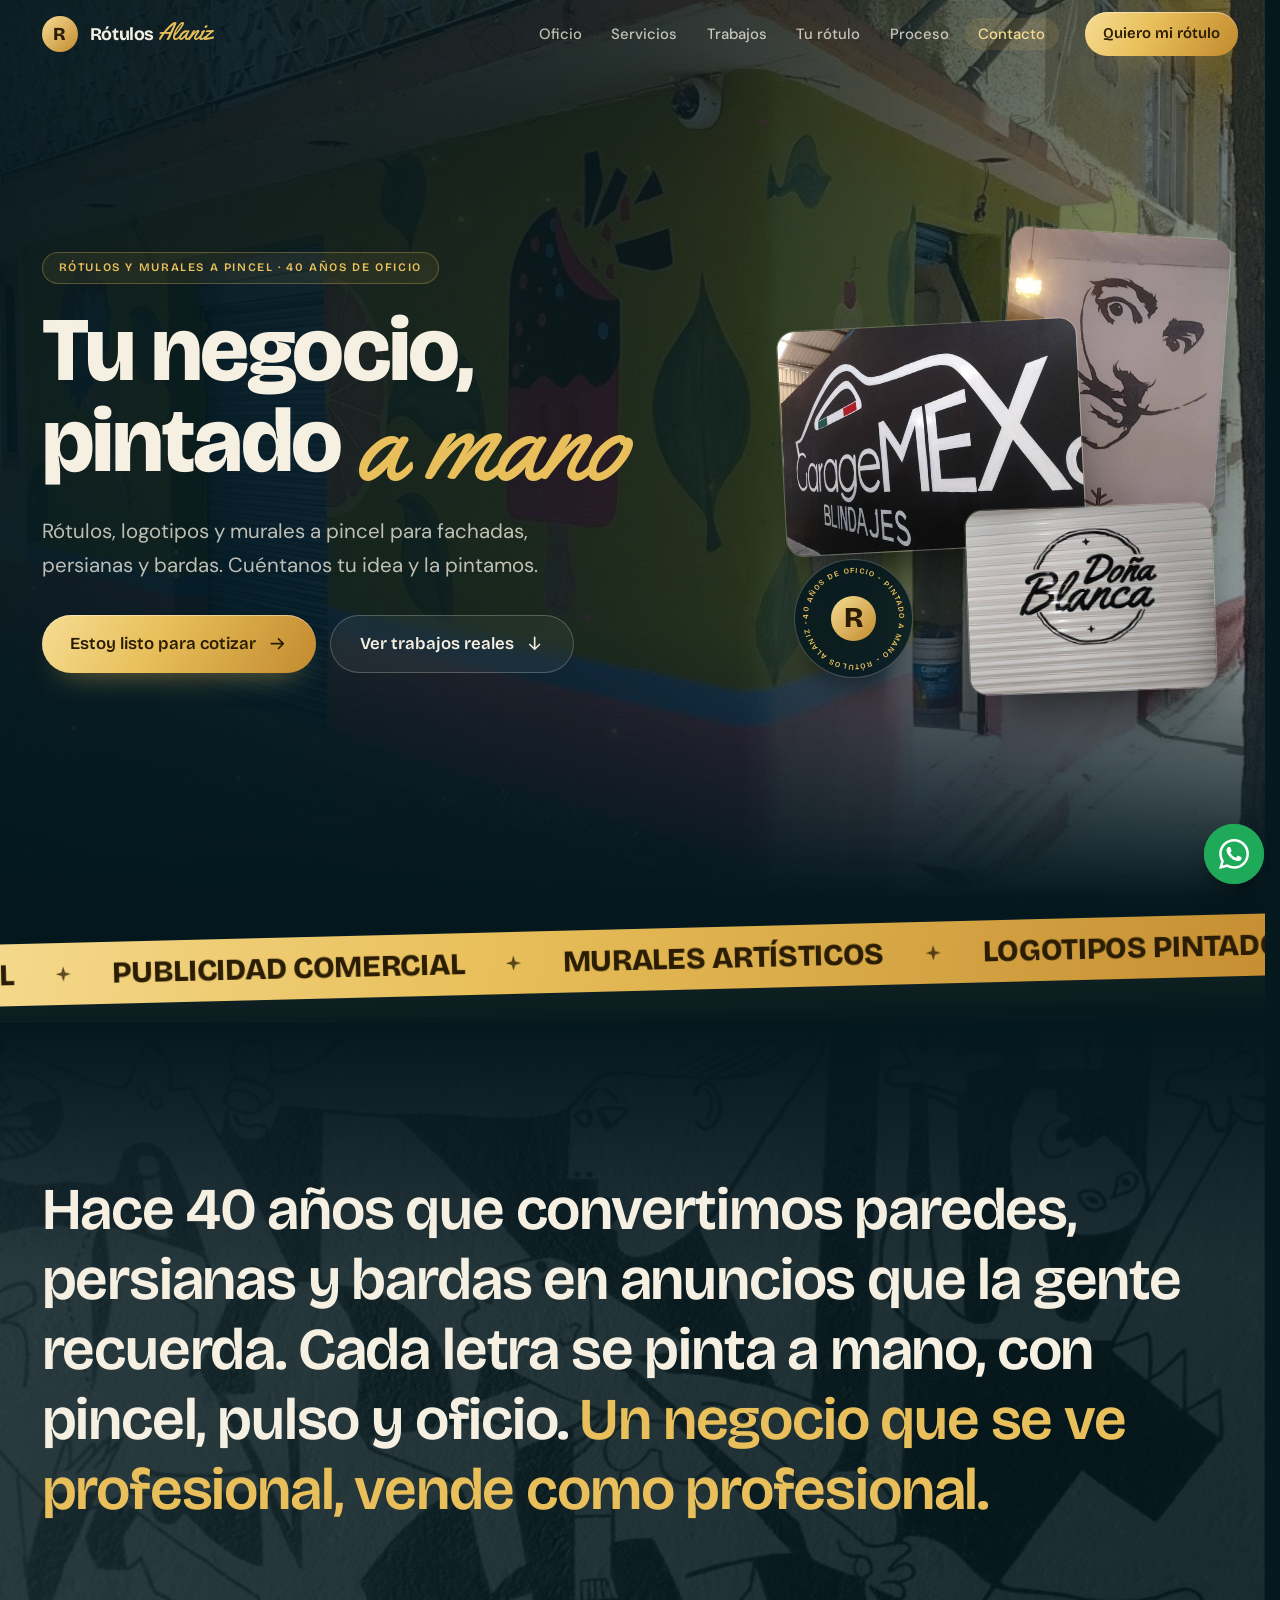
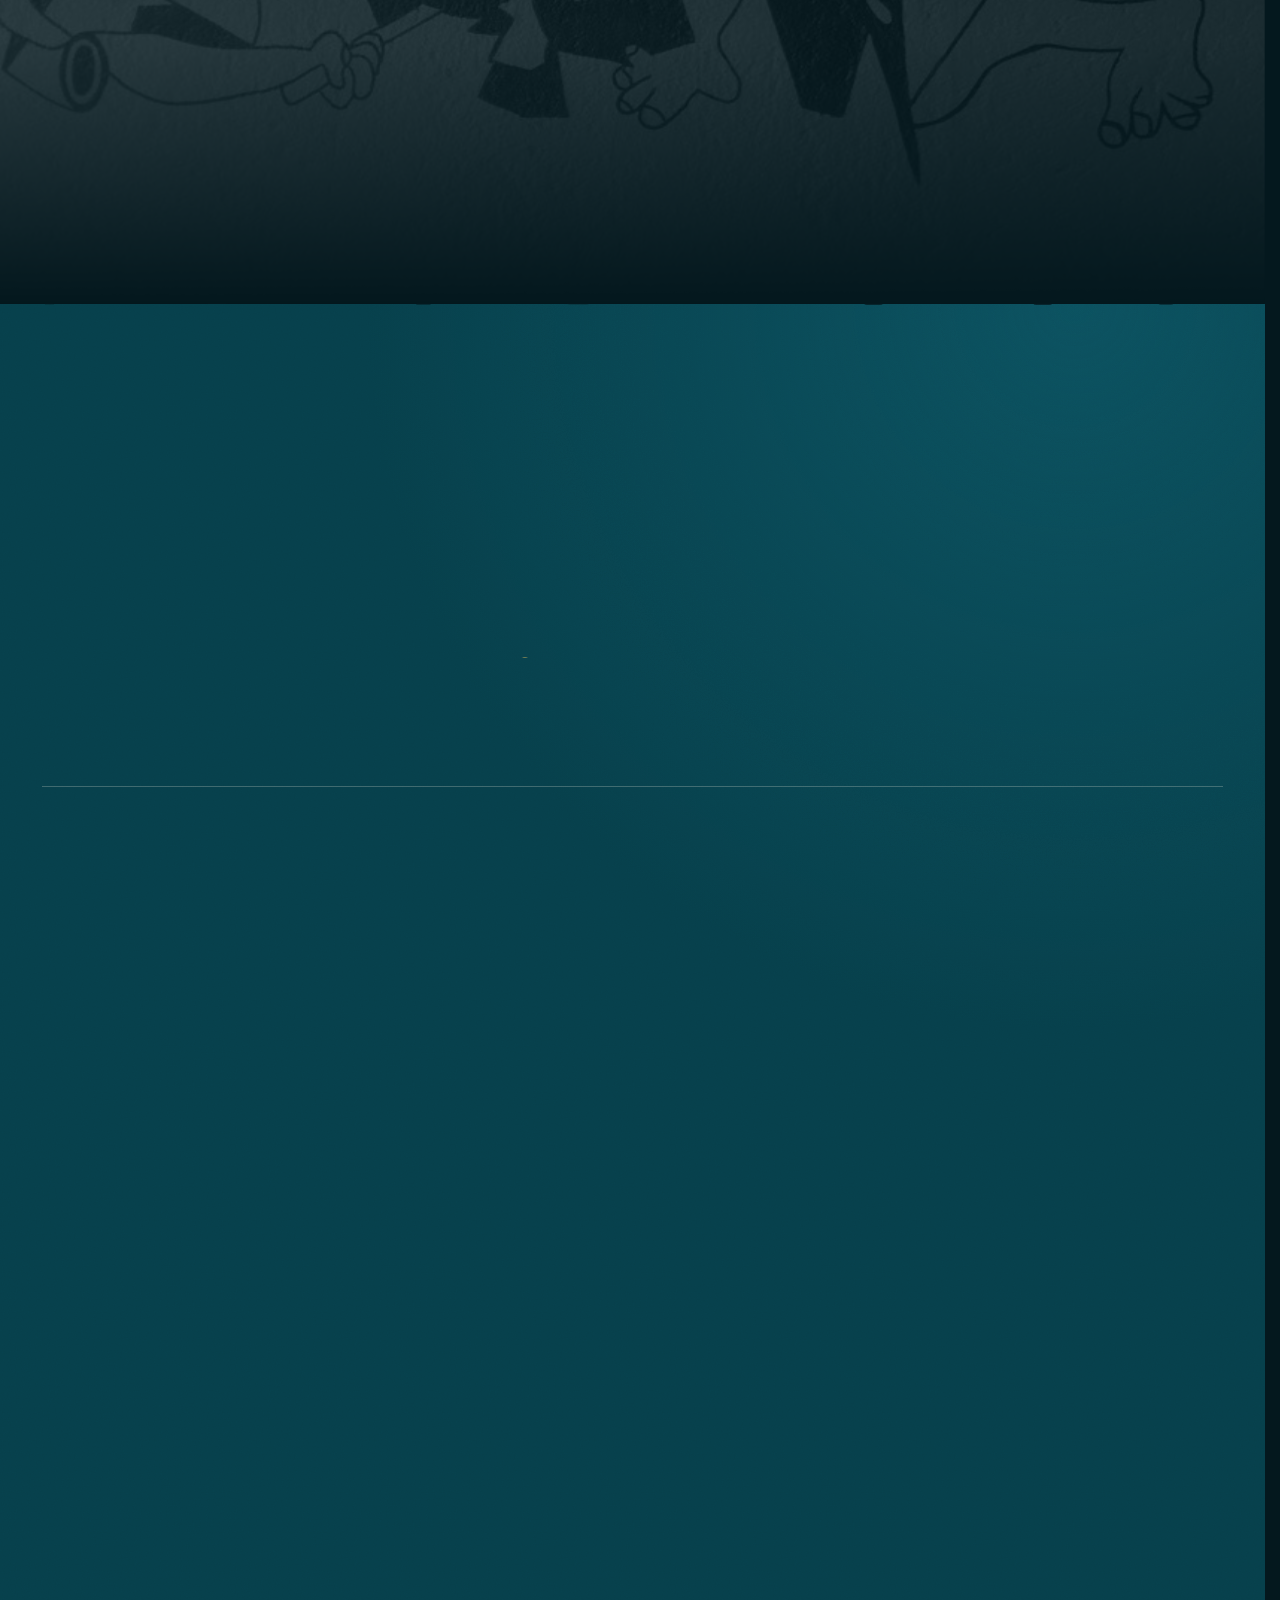
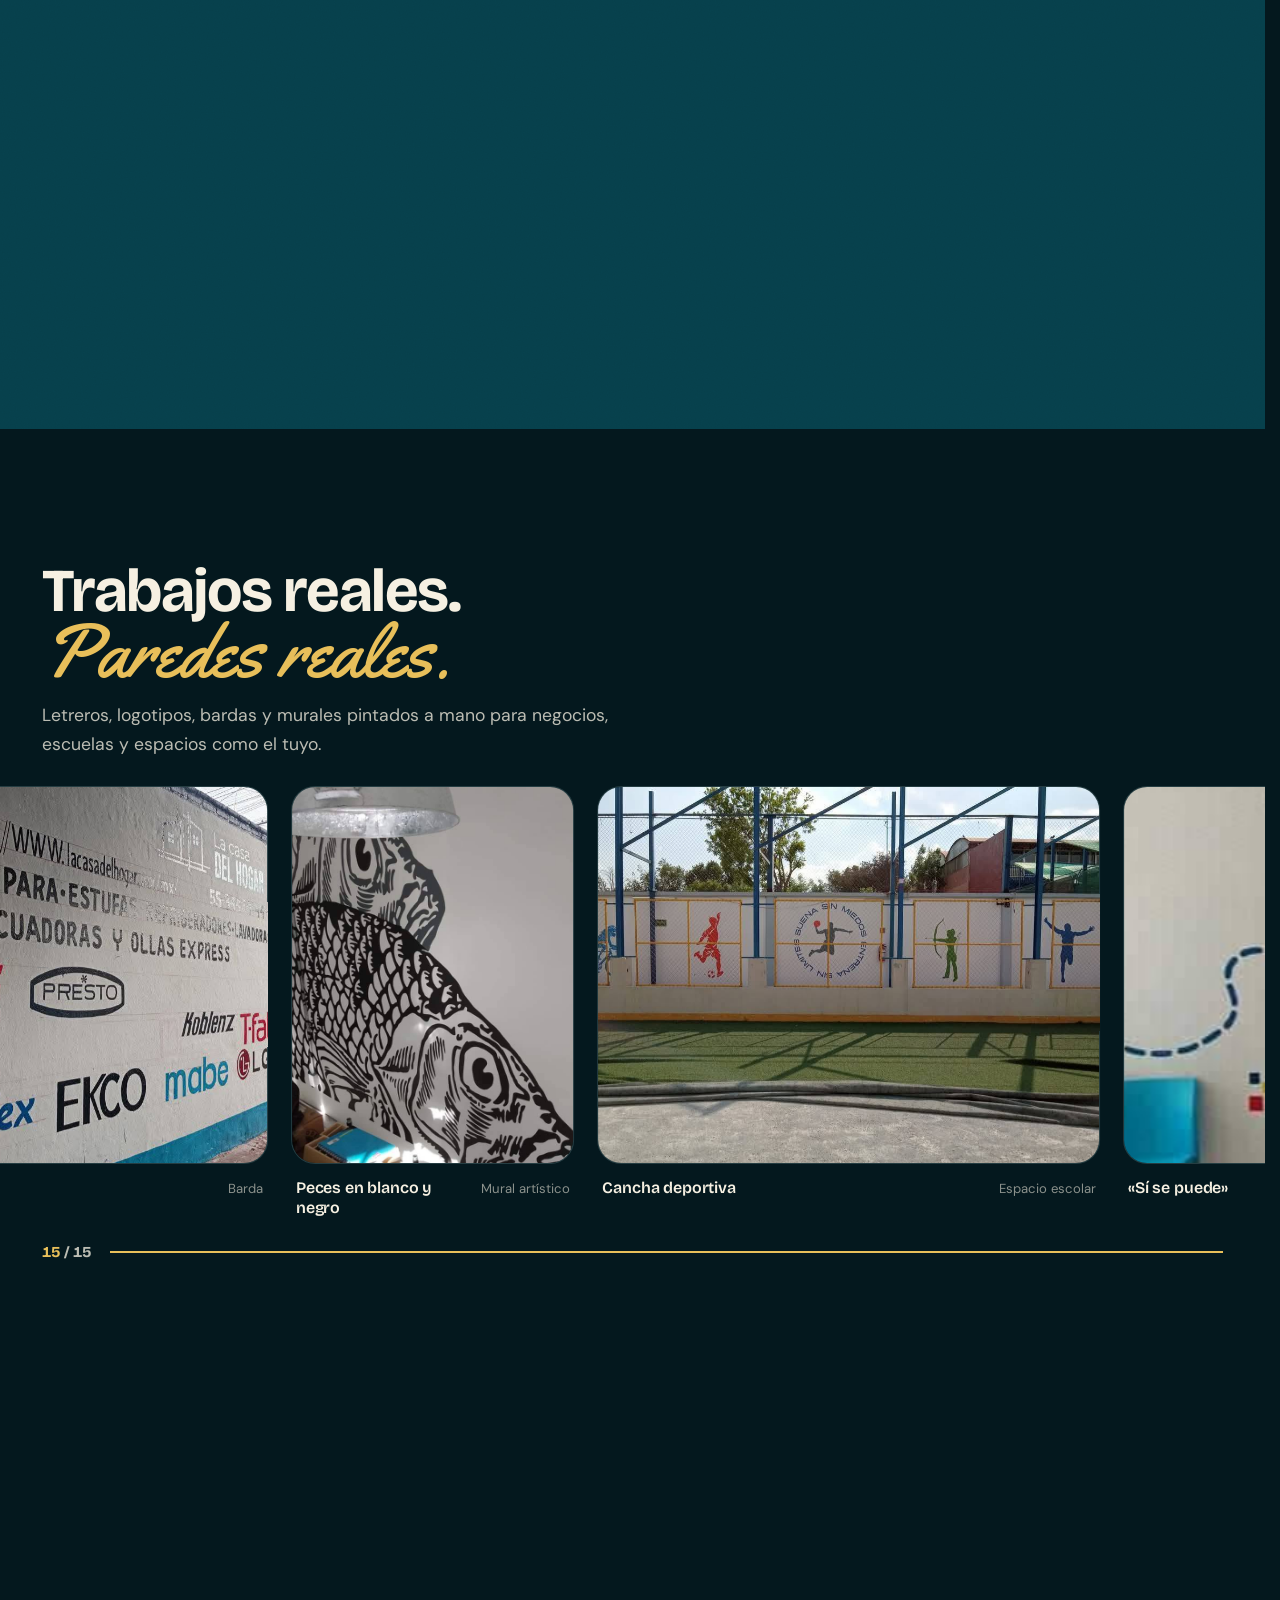
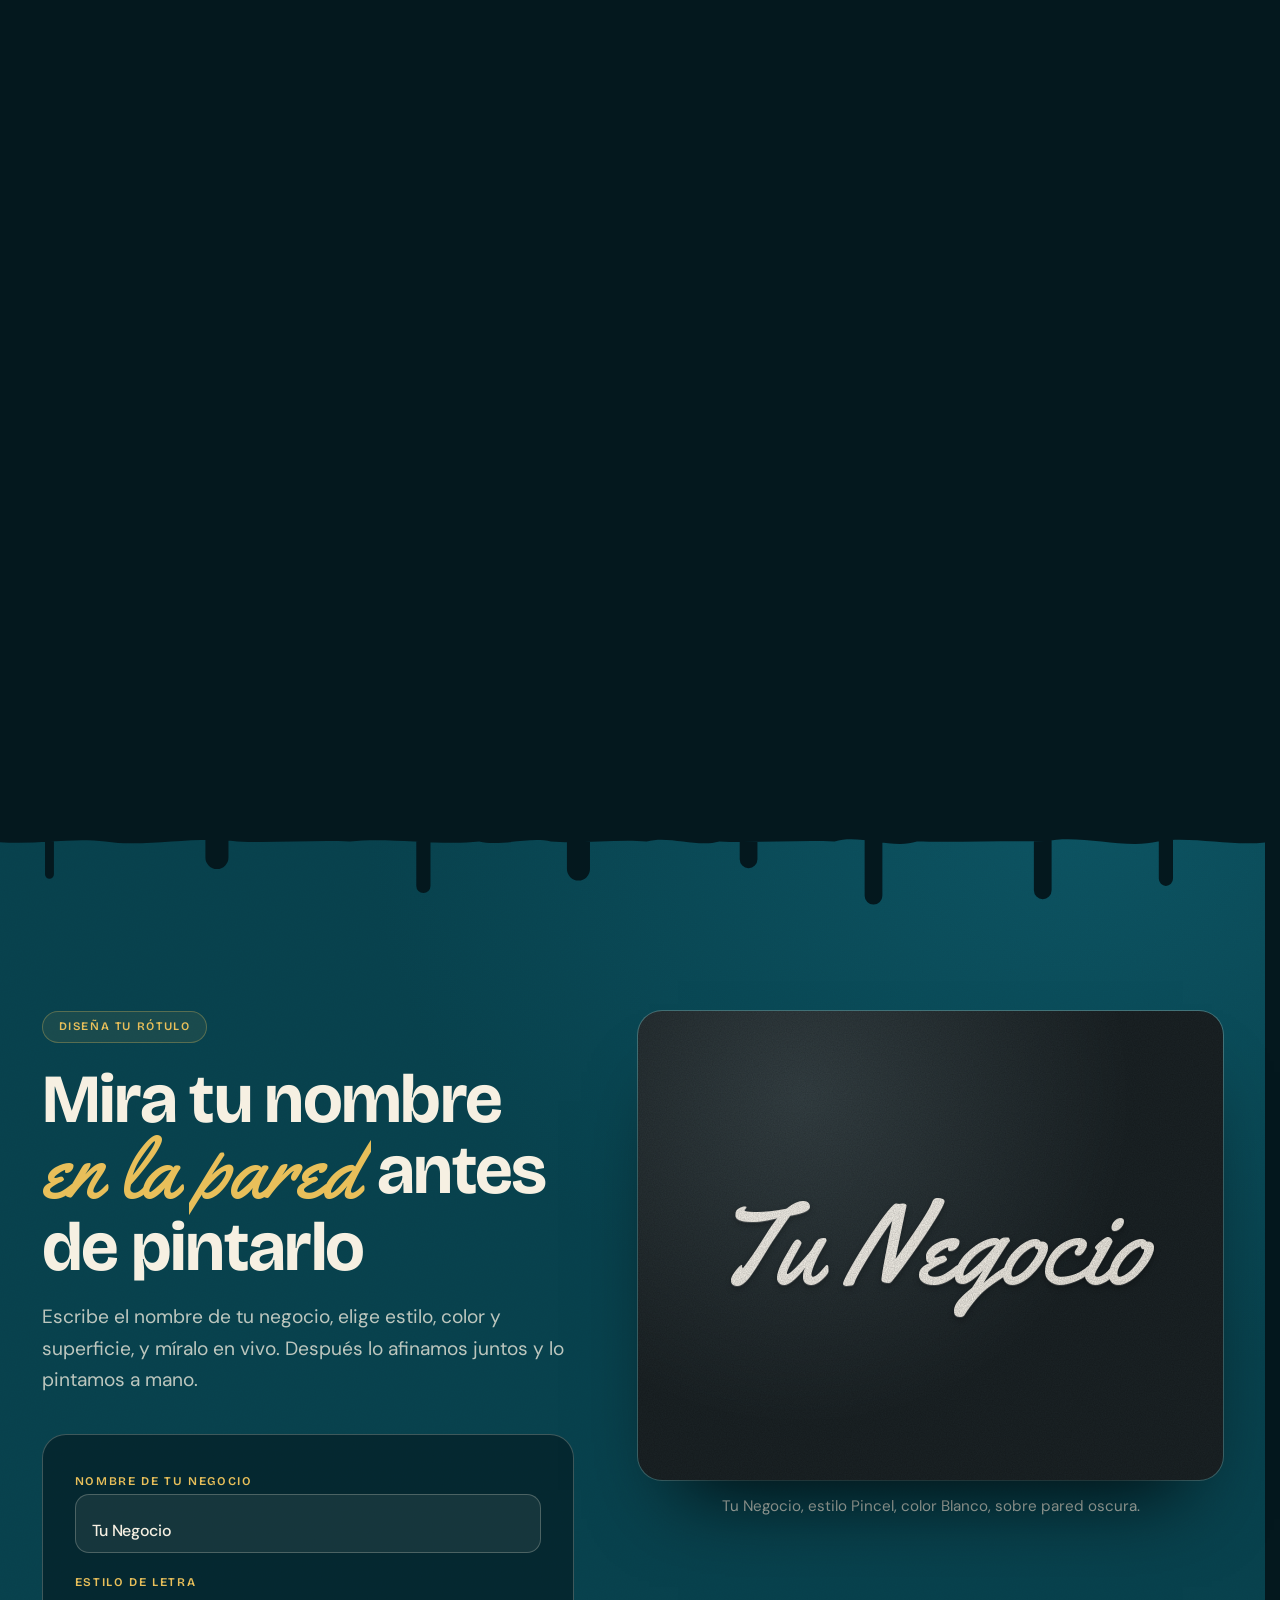
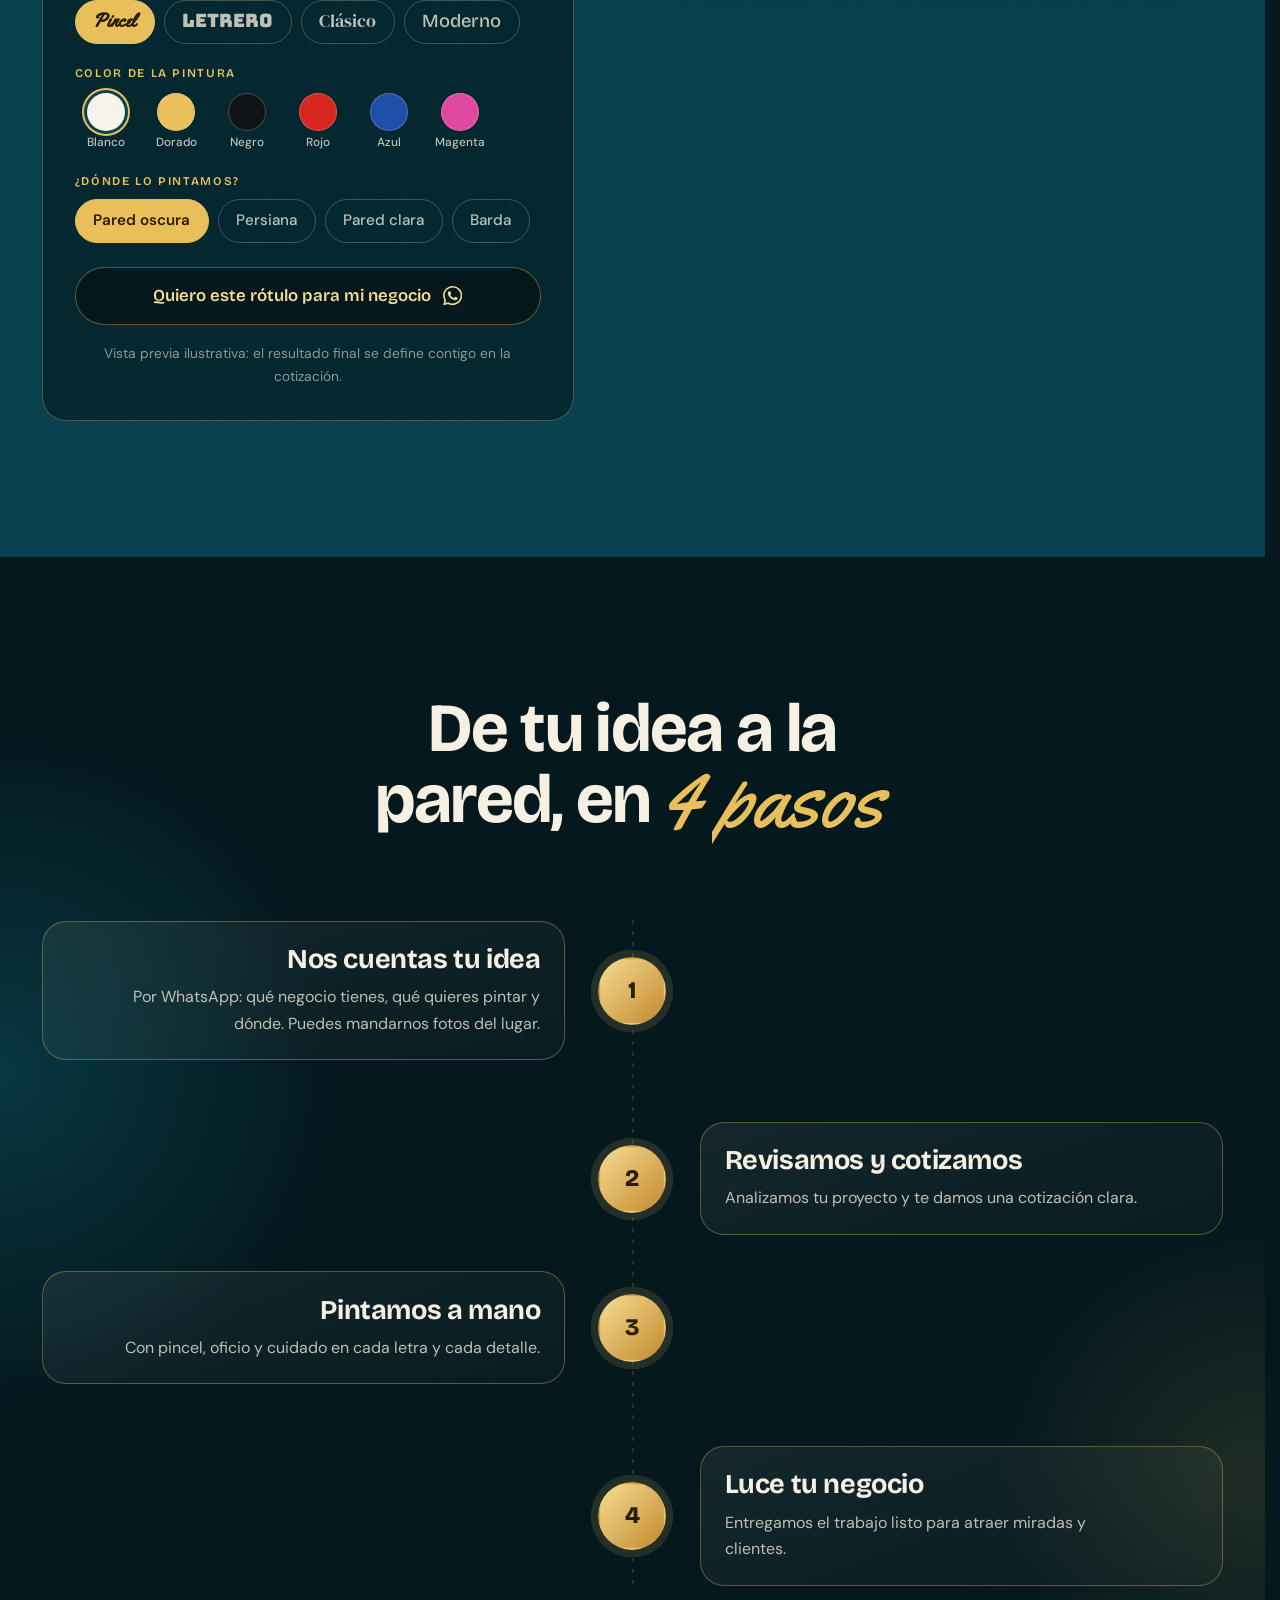
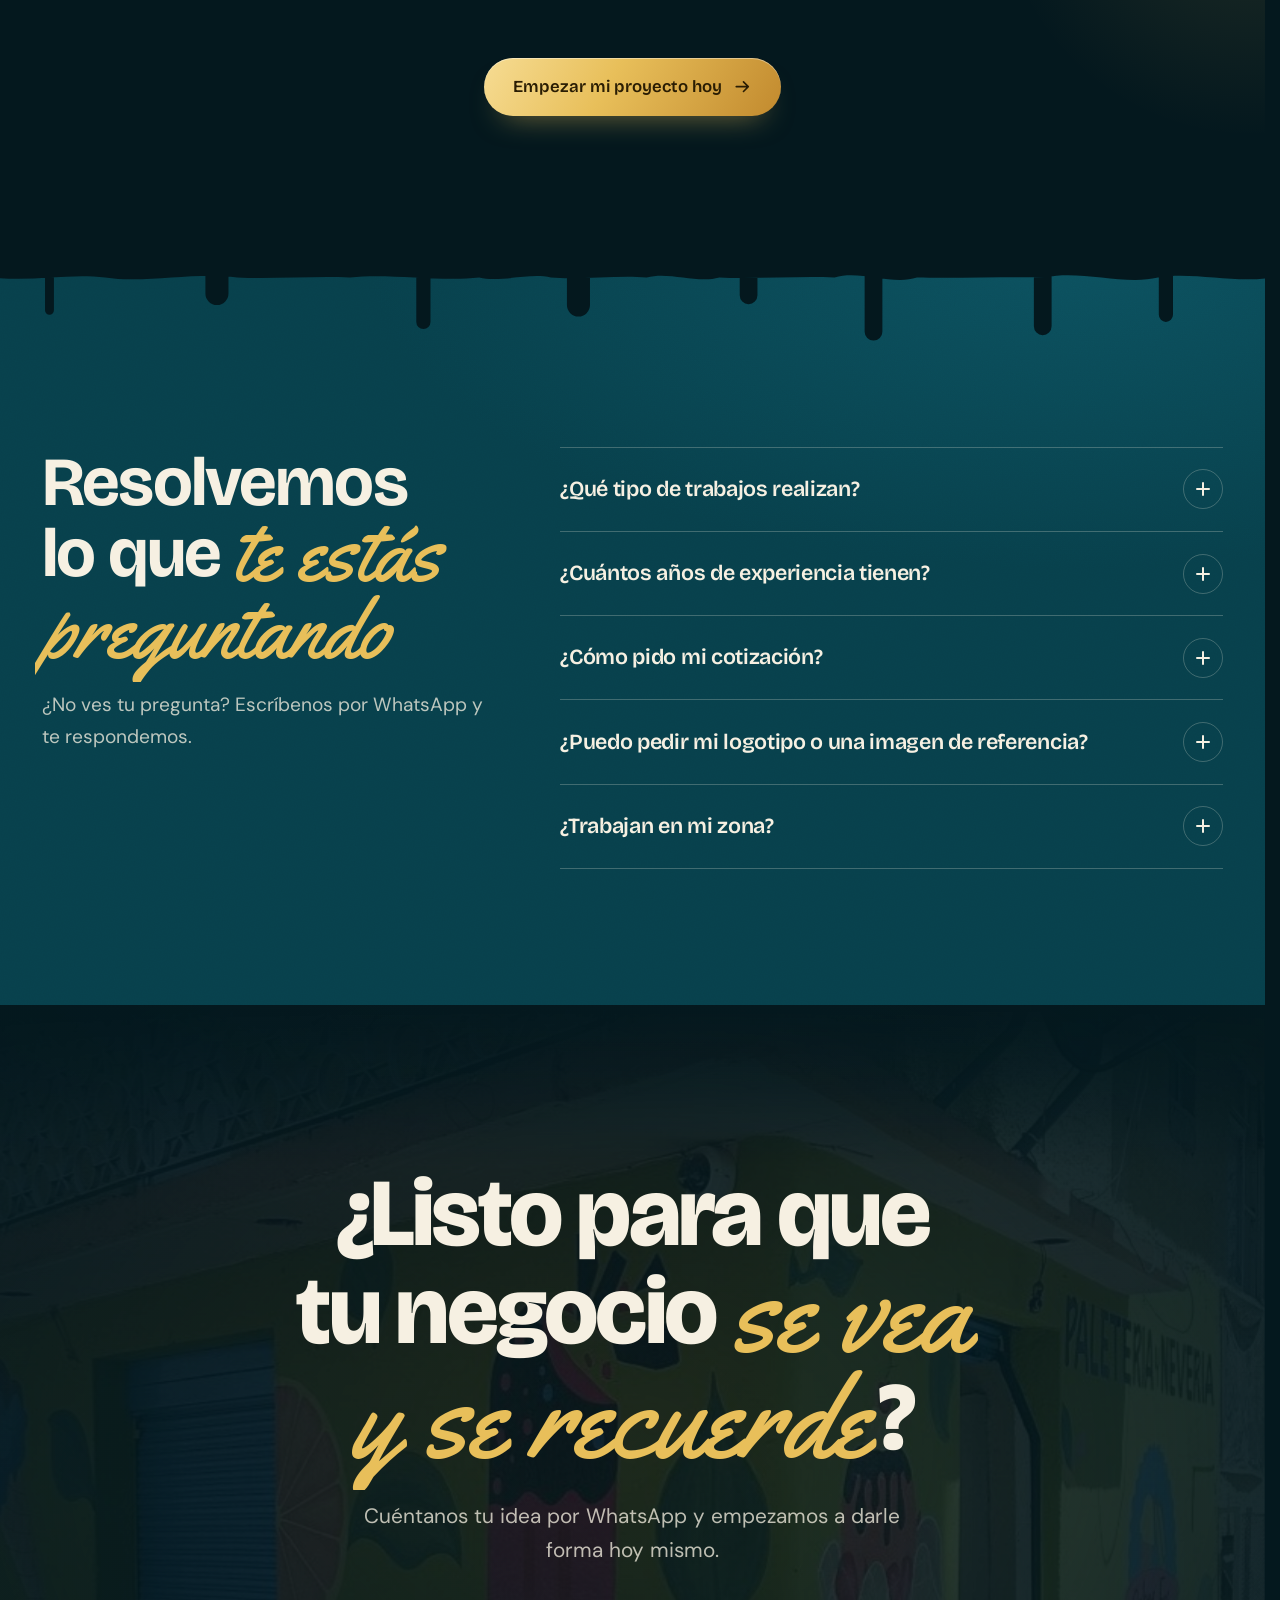
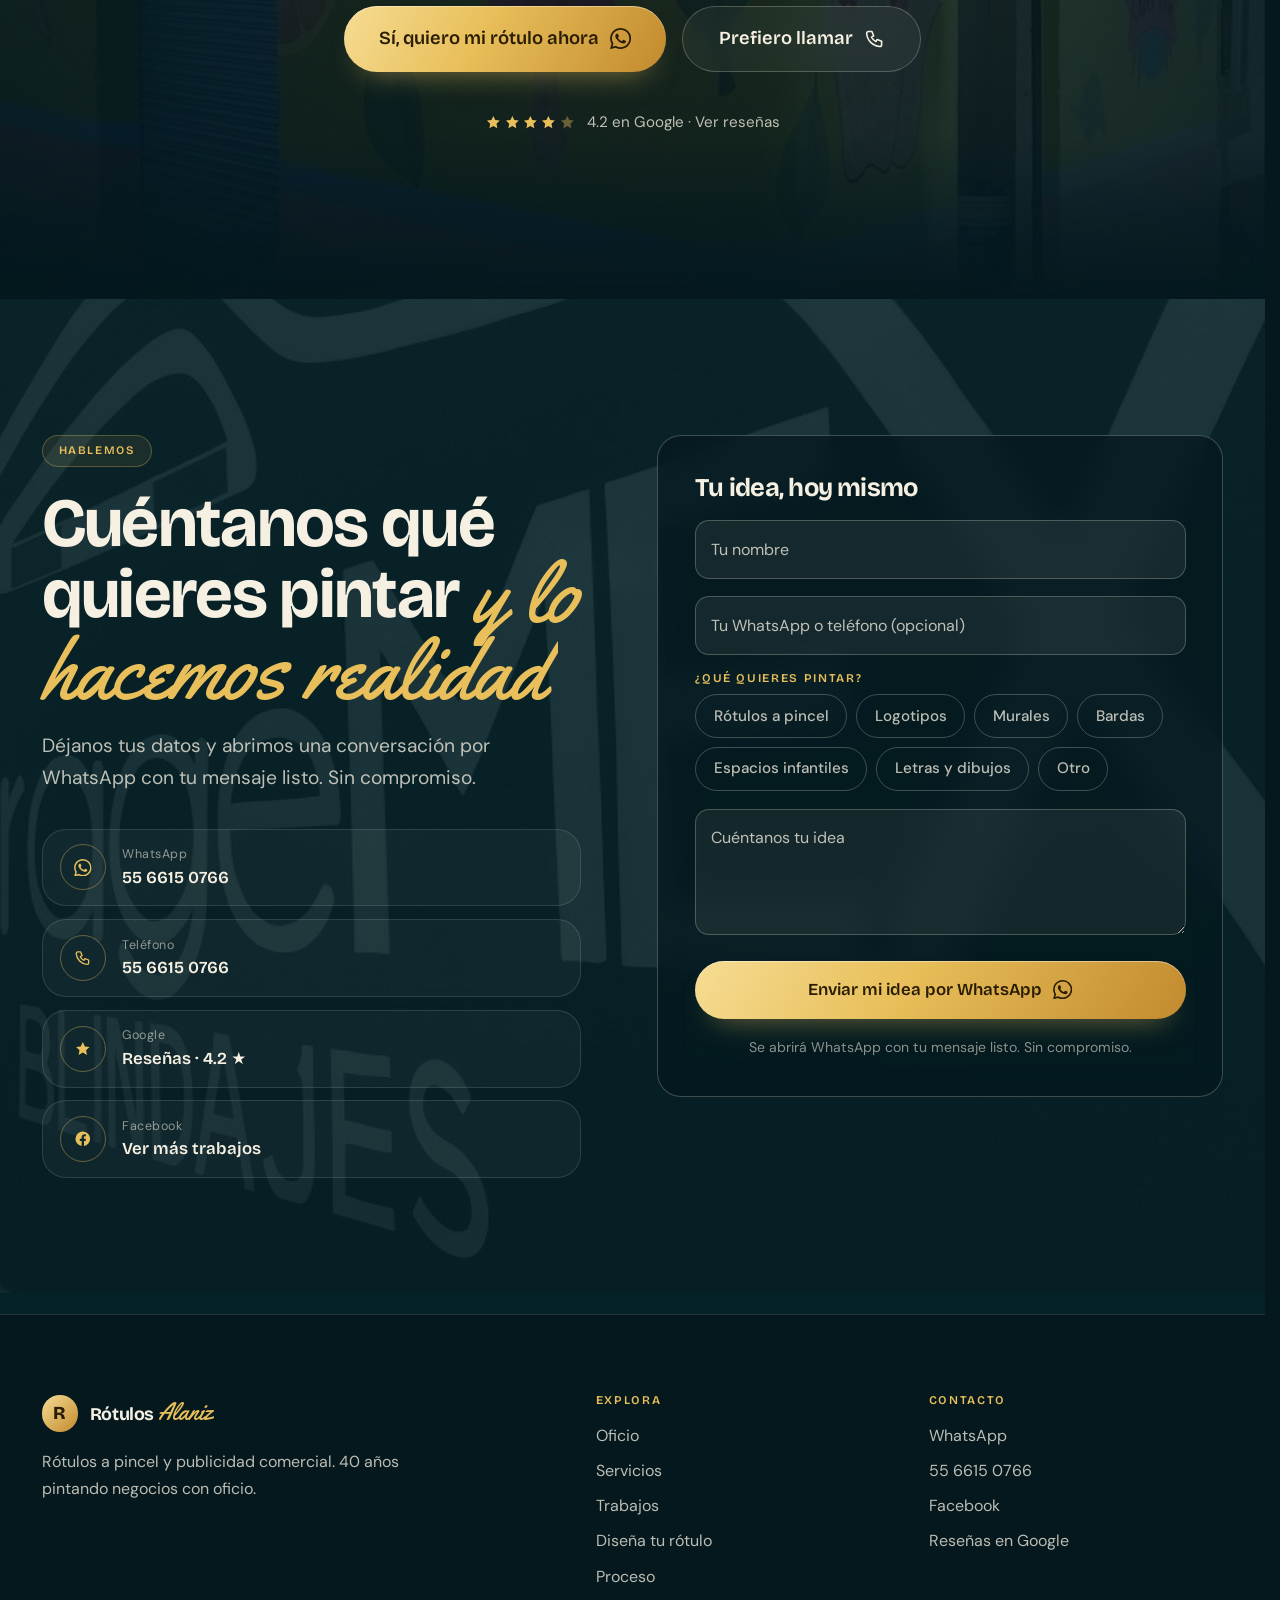
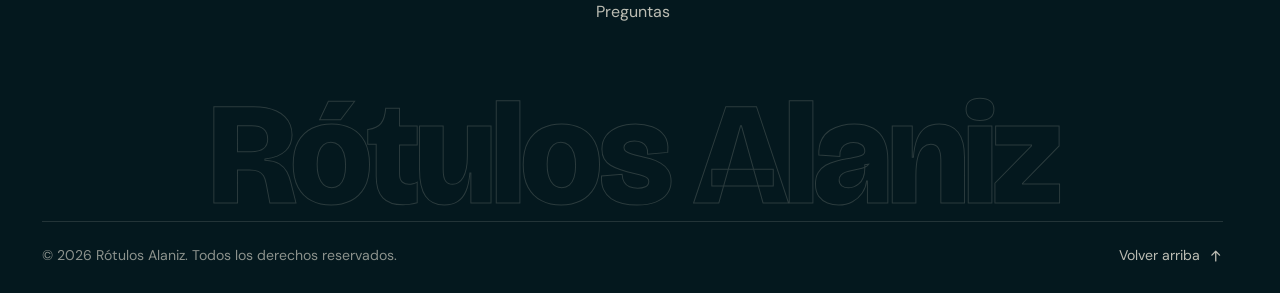
==== index.html @ 855c81e8 "first commit" ====
<!doctype html>
<html lang="es-MX" class="no-js">
<head>
<meta charset="utf-8">
<meta name="viewport" content="width=device-width, initial-scale=1, viewport-fit=cover">
<title>Rótulos Alaniz | Rótulos a mano, logotipos y murales</title>
<meta name="description" content="Rótulos a pincel, logotipos, letras y murales para fachadas, persianas y bardas. 40 años de experiencia en publicidad comercial. Cotiza por WhatsApp.">
<meta name="keywords" content="rótulos a mano, rótulos a pincel, publicidad comercial, murales, logotipos pintados, rotulación de fachadas, letreros para negocios, bardas publicitarias">
<meta name="author" content="Rótulos Alaniz">
<meta name="robots" content="index, follow, max-image-preview:large">
<meta name="theme-color" content="#04181e">
<!-- Al publicar: agregar <link rel="canonical" href="https://TU-DOMINIO/"> y cambiar og:image/og:url a URL absolutas -->

<meta property="og:type" content="website">
<meta property="og:locale" content="es_MX">
<meta property="og:site_name" content="Rótulos Alaniz">
<meta property="og:title" content="Rótulos Alaniz | Rótulos a mano, logotipos y murales">
<meta property="og:description" content="Tu negocio, pintado a mano para que todos lo vean. 40 años de oficio en rótulos, logotipos y murales.">
<meta property="og:image" content="img/paleteria-neveria-mural.jpg">
<meta name="twitter:card" content="summary_large_image">

<link rel="preconnect" href="https://fonts.googleapis.com">
<link rel="preconnect" href="https://fonts.gstatic.com" crossorigin>
<link rel="preload" as="image" href="img/paleteria-neveria-mural.jpg">
<link rel="stylesheet" href="https://fonts.googleapis.com/css2?family=Bricolage+Grotesque:opsz,wght@12..96,300..800&family=DM+Sans:opsz,wght@9..40,400..600&family=Bungee&family=DM+Serif+Display&family=Yellowtail&display=swap">
<link rel="stylesheet" href="styles.css">
<script>
  /* Red de seguridad: si script.js no arranca en 4.5 s, se muestra todo sin animaciones */
  document.documentElement.className = 'js is-loading';
  setTimeout(function () { if (!window.__ok) document.documentElement.className = 'no-anim'; }, 4500);
</script>

<script type="application/ld+json">
{
  "@context": "https://schema.org",
  "@type": "LocalBusiness",
  "name": "Rótulos Alaniz",
  "description": "Rótulos a pincel, logotipos, letras y murales para fachadas, persianas y bardas. 40 años de experiencia en publicidad comercial.",
  "image": "img/paleteria-neveria-mural.jpg",
  "telephone": "+52 55 6615 0766",
  "areaServed": "México",
  "knowsAbout": ["Rótulos a mano", "Murales", "Logotipos pintados", "Publicidad comercial", "Bardas publicitarias"],
  "sameAs": ["https://www.facebook.com/share/1KHwYAwBrh/", "https://share.google/2y0CAc2k2COZe2cB"]
}
</script>
<script type="application/ld+json">
{
  "@context": "https://schema.org",
  "@type": "FAQPage",
  "mainEntity": [
    { "@type": "Question", "name": "¿Qué tipo de trabajos realizan?", "acceptedAnswer": { "@type": "Answer", "text": "Rótulos y letras a pincel, logotipos pintados, murales, dibujos y publicidad comercial en fachadas, persianas, bardas e interiores." } },
    { "@type": "Question", "name": "¿Cuántos años de experiencia tienen?", "acceptedAnswer": { "@type": "Answer", "text": "Contamos con 40 años de experiencia en publicidad comercial, pintando letras, logotipos, murales y dibujos para empresas." } },
    { "@type": "Question", "name": "¿Cómo pido mi cotización?", "acceptedAnswer": { "@type": "Answer", "text": "Escríbenos por WhatsApp al 55 6615 0766 y cuéntanos qué quieres pintar. Si puedes, envíanos fotos del lugar para revisar tu proyecto." } },
    { "@type": "Question", "name": "¿Puedo pedir mi logotipo o una imagen de referencia?", "acceptedAnswer": { "@type": "Answer", "text": "Sí. Mándanos tu logotipo o una referencia y platicamos cómo llevarlo a la pared, la persiana o el letrero." } },
    { "@type": "Question", "name": "¿Trabajan en mi zona?", "acceptedAnswer": { "@type": "Answer", "text": "Escríbenos con la ubicación de tu negocio y te confirmamos si podemos atender tu proyecto." } }
  ]
}
</script>
<script src="script.js" defer></script>
</head>

<body>

<!-- ============ SPRITE DE ICONOS ============ -->
<svg width="0" height="0" style="position:absolute" aria-hidden="true" focusable="false">
  <defs>
    <path id="edge-path" d="M0,0H1440V30C1402,37 1351,23 1313,30C1275,39 1224,21 1186,30C1142,29 1084,31 1041,30C1013,39 976,21 948,30C909,28 857,32 818,30C793,37 761,23 736,30C704,27 660,33 628,30C604,24 571,36 547,30C503,35 445,25 401,30C363,28 312,32 274,30C229,23 170,37 125,30C84,25 41,35 0,30ZM57,18h10v49a5,5 0 0 1 -10,0ZM238,18h26v30a13,13 0 0 1 -26,0ZM476,18h16v62a8,8 0 0 1 -16,0ZM646,18h26v43a13,13 0 0 1 -26,0ZM841,18h20v32a10,10 0 0 1 -20,0ZM982,18h20v73a10,10 0 0 1 -20,0ZM1173,18h20v67a10,10 0 0 1 -20,0ZM1314,18h16v54a8,8 0 0 1 -16,0Z"/>
  </defs>
  <symbol id="i-arrow" viewBox="0 0 24 24"><path d="M4 12h15M13 6l6 6-6 6" fill="none" stroke="currentColor" stroke-width="2" stroke-linecap="round" stroke-linejoin="round"/></symbol>
  <symbol id="i-ur" viewBox="0 0 24 24"><path d="M7 17 17 7M8 7h9v9" fill="none" stroke="currentColor" stroke-width="2" stroke-linecap="round" stroke-linejoin="round"/></symbol>
  <symbol id="i-down" viewBox="0 0 24 24"><path d="M12 4v15M6 13l6 6 6-6" fill="none" stroke="currentColor" stroke-width="2" stroke-linecap="round" stroke-linejoin="round"/></symbol>
  <symbol id="i-plus" viewBox="0 0 24 24"><path d="M12 5v14M5 12h14" fill="none" stroke="currentColor" stroke-width="2" stroke-linecap="round"/></symbol>
  <symbol id="i-close" viewBox="0 0 24 24"><path d="M6 6l12 12M18 6 6 18" fill="none" stroke="currentColor" stroke-width="2" stroke-linecap="round"/></symbol>
  <symbol id="i-check" viewBox="0 0 24 24"><path d="M5 12.5l4.5 4.5L19 7" fill="none" stroke="currentColor" stroke-width="2.4" stroke-linecap="round" stroke-linejoin="round"/></symbol>
  <symbol id="i-star" viewBox="0 0 24 24"><path fill="currentColor" d="M12 2.8l2.8 5.9 6.4.8-4.7 4.4 1.2 6.4L12 17.2l-5.7 3.1 1.2-6.4-4.7-4.4 6.4-.8z"/></symbol>
  <symbol id="i-phone" viewBox="0 0 24 24"><path d="M5 4h4l2 5-2.5 1.5a11 11 0 0 0 5 5L15 13l5 2v4a2 2 0 0 1-2 2A16 16 0 0 1 3 6a2 2 0 0 1 2-2z" fill="none" stroke="currentColor" stroke-width="1.8" stroke-linejoin="round"/></symbol>
  <symbol id="i-wa" viewBox="0 0 24 24"><path fill="currentColor" d="M17.472 14.382c-.297-.149-1.758-.867-2.03-.967-.273-.099-.471-.148-.67.15-.197.297-.767.966-.94 1.164-.173.199-.347.223-.644.075-.297-.15-1.255-.463-2.39-1.475-.883-.788-1.48-1.761-1.653-2.059-.173-.297-.018-.458.13-.606.134-.133.298-.347.446-.52.149-.174.198-.298.298-.497.099-.198.05-.371-.025-.52-.075-.149-.669-1.612-.916-2.207-.242-.579-.487-.5-.669-.51-.173-.008-.371-.01-.57-.01-.198 0-.52.074-.792.372-.272.297-1.04 1.016-1.04 2.479 0 1.462 1.065 2.875 1.213 3.074.149.198 2.096 3.2 5.077 4.487.709.306 1.262.489 1.694.625.712.227 1.36.195 1.871.118.571-.085 1.758-.719 2.006-1.413.248-.694.248-1.289.173-1.413-.074-.124-.272-.198-.57-.347m-5.421 7.403h-.004a9.87 9.87 0 0 1-5.031-1.378l-.361-.214-3.741.982.998-3.648-.235-.374a9.86 9.86 0 0 1-1.51-5.26c.001-5.45 4.436-9.884 9.888-9.884 2.64 0 5.122 1.03 6.988 2.898a9.825 9.825 0 0 1 2.893 6.994c-.003 5.45-4.437 9.884-9.885 9.884m8.413-18.297A11.815 11.815 0 0 0 12.05 0C5.495 0 .16 5.335.157 11.892c0 2.096.547 4.142 1.588 5.945L.057 24l6.305-1.654a11.882 11.882 0 0 0 5.683 1.448h.005c6.554 0 11.89-5.335 11.893-11.893a11.821 11.821 0 0 0-3.48-8.413z"/></symbol>
  <symbol id="i-fb" viewBox="0 0 24 24"><path fill="currentColor" d="M22 12a10 10 0 1 0-11.6 9.9v-7H7.9V12h2.5V9.8c0-2.5 1.5-3.9 3.8-3.9 1.1 0 2.2.2 2.2.2v2.5h-1.3c-1.2 0-1.6.8-1.6 1.6V12h2.8l-.4 2.9h-2.3v7A10 10 0 0 0 22 12z"/></symbol>
</svg>

<a class="skip" href="#main">Saltar al contenido</a>

<!-- ============ LOADER ============ -->
<div id="loader" class="loader" role="status" aria-live="polite">
  <div class="loader__half loader__half--t"></div>
  <div class="loader__half loader__half--b"></div>
  <div class="loader__center">
    <p class="loader__kicker">Publicidad comercial · pintado a mano</p>
    <div class="loader__sign" aria-hidden="true">
      <span class="loader__ghost">Rótulos Alaniz</span>
      <span class="loader__paint">Rótulos Alaniz</span>
    </div>
    <svg class="loader__stroke" viewBox="0 0 400 24" preserveAspectRatio="none" aria-hidden="true">
      <defs><linearGradient id="lg" x1="0" x2="1"><stop offset="0" stop-color="#f6dc93"/><stop offset=".55" stop-color="#e8bf5a"/><stop offset="1" stop-color="#c28a2e"/></linearGradient></defs>
      <path id="loaderStroke" d="M4 14C60 4 110 22 170 12S290 4 340 14s40 2 56-4" fill="none" stroke="url(#lg)" stroke-width="5" stroke-linecap="round" pathLength="1"/>
    </svg>
    <p class="loader__count" aria-hidden="true"><span id="loaderPct">0</span><sup>%</sup></p>
    <span class="sr-only">Cargando Rótulos Alaniz</span>
  </div>
</div>

<!-- ============ HEADER ============ -->
<header class="site-header" id="top">
  <div class="site-header__bar">
    <a class="brand" href="#inicio" aria-label="Rótulos Alaniz, ir al inicio">
      <span class="brand__mark" aria-hidden="true">R</span>
      <span class="brand__name">Rótulos <em>Alaniz</em></span>
    </a>
    <nav class="nav" id="menu" aria-label="Principal">
      <ul>
        <li><a href="#oficio"><span class="nav__n">01</span>Oficio</a></li>
        <li><a href="#servicios"><span class="nav__n">02</span>Servicios</a></li>
        <li><a href="#trabajos"><span class="nav__n">03</span>Trabajos</a></li>
        <li><a href="#tu-rotulo"><span class="nav__n">04</span>Tu rótulo</a></li>
        <li><a href="#proceso"><span class="nav__n">05</span>Proceso</a></li>
        <li><a href="#contacto"><span class="nav__n">06</span>Contacto</a></li>
      </ul>
      <p class="nav__foot">
        <a href="tel:+525566150766">55 6615 0766</a>
        <span>Cotización por WhatsApp</span>
      </p>
    </nav>
    <a class="btn btn--gold btn--sm header-cta" data-cta href="#contacto"><span>Quiero mi rótulo</span></a>
    <button class="burger" type="button" aria-expanded="false" aria-controls="menu" aria-label="Abrir menú"><span></span><span></span></button>
  </div>
  <div class="progress" aria-hidden="true"><i></i></div>
</header>

<main id="main">

<!-- ============ HERO ============ -->
<section class="hero" id="inicio" aria-labelledby="hero-title">
  <div class="hero__bg" aria-hidden="true">
    <div class="hero__slides">
      <figure class="slide is-active"><img src="img/paleteria-neveria-mural.jpg" alt="" fetchpriority="high" decoding="async"></figure>
      <figure class="slide"><img src="img/mural-parque-infantil-barco.jpg" alt="" decoding="async"></figure>
      <figure class="slide"><img src="img/mural-guernica.jpg" alt="" decoding="async"></figure>
      <figure class="slide"><img src="img/mural-biblioteca-castillo.jpg" alt="" decoding="async"></figure>
    </div>
    <div class="hero__mesh"><i></i><i></i><i></i></div>
    <canvas class="fx" id="heroFx"></canvas>
    <div class="hero__veil"></div>
  </div>

  <div class="container hero__inner">
    <div class="hero__copy">
      <p class="eyebrow" data-reveal><span>Rótulos y murales a pincel · 40 años de oficio</span></p>
      <h1 id="hero-title" class="hero__title" data-split data-reveal="none">Tu negocio, pintado <em class="script">a mano</em></h1>
      <p class="hero__sub" data-reveal>Rótulos, logotipos y murales a pincel para fachadas, persianas y bardas. Cuéntanos tu idea y la pintamos.</p>
      <div class="hero__cta" data-reveal>
        <a class="btn btn--gold btn--lg" data-cta data-magnetic href="#contacto"><span>Estoy listo para cotizar</span><svg class="ico"><use href="#i-arrow"/></svg></a>
        <a class="btn btn--ghost btn--lg" data-cta href="#trabajos"><span>Ver trabajos reales</span><svg class="ico"><use href="#i-down"/></svg></a>
      </div>
    </div>

    <div class="hero__stage" data-reveal="none">
      <div class="stage__item stage__item--a" style="--dx:16px;--dy:10px;--rot:-3deg">
        <figure class="stage__card"><img src="img/rotulo-garagemex-blindajes.jpg" width="1008" height="768" alt="Rótulo de GarageMEX Blindajes pintado a mano en blanco sobre fondo negro" decoding="async"></figure>
      </div>
      <div class="stage__item stage__item--b" style="--dx:-26px;--dy:-14px;--rot:4deg">
        <figure class="stage__card"><img src="img/mural-dali.jpg" width="1008" height="768" alt="Mural de rostro estilo Dalí pintado a mano en blanco y negro" decoding="async"></figure>
      </div>
      <div class="stage__item stage__item--c" style="--dx:30px;--dy:22px;--rot:-2deg">
        <figure class="stage__card"><img src="img/logotipo-dona-blanca-persiana.jpg" width="1008" height="768" alt="Logotipo Doña Blanca en caligrafía negra pintado sobre persiana metálica" decoding="async"></figure>
      </div>
      <div class="stage__item stage__item--seal" style="--dx:-12px;--dy:18px;--rot:0deg">
        <div class="seal" aria-hidden="true">
          <svg viewBox="0 0 200 200"><defs><path id="sealPath" d="M100,100 m-78,0 a78,78 0 1,1 156,0 a78,78 0 1,1 -156,0"/></defs>
            <text><textPath href="#sealPath" startOffset="0" textLength="486" lengthAdjust="spacing">40 AÑOS DE OFICIO - PINTADO A MANO - RÓTULOS ALANIZ - </textPath></text>
          </svg>
          <span class="seal__core">R</span>
        </div>
      </div>
    </div>
  </div>
</section>

<!-- ============ CINTAS ============ -->
<div class="bands" aria-hidden="true">
  <div class="band" data-dir="-1"><div class="band__track">
    <p class="band__grp"><span>Rótulos a pincel</span><span>Publicidad comercial</span><span>Murales artísticos</span><span>Logotipos pintados</span><span>Fachadas y persianas</span><span>Bardas publicitarias</span></p>
  </div></div>
</div>

<!-- ============ OFICIO / MANIFIESTO ============ -->
<section class="manifesto" id="oficio" aria-labelledby="oficio-title">
  <div class="manifesto__bg" aria-hidden="true"><img src="img/mural-guernica.jpg" alt="" loading="lazy" decoding="async" data-parallax="0.14"></div>
  <div class="container">
    <h2 id="oficio-title" class="sr-only">40 años pintando negocios a mano</h2>
    <p class="manifesto__text" data-words>Hace 40 años que convertimos paredes, persianas y bardas en anuncios que la gente recuerda. Cada letra se pinta a mano, con pincel, pulso y oficio. <mark>Un negocio que se ve profesional, vende como profesional.</mark></p>

    <ul class="stats" data-stagger>
      <li data-reveal><strong class="stat__v"><span data-count="40" data-suffix="+">40+</span></strong><span class="stat__l">Años pintando negocios a mano</span></li>
      <li data-reveal><strong class="stat__v"><span data-count="4.2" data-decimals="1">4.2</span><svg class="ico ico--star"><use href="#i-star"/></svg></strong><span class="stat__l">Calificación en Google</span></li>
      <li data-reveal><strong class="stat__v"><span data-count="15" data-suffix="+">15+</span></strong><span class="stat__l">Proyectos reales en este portafolio</span></li>
    </ul>
  </div>
</section>

<!-- ============ SERVICIOS ============ -->
<section class="services sec--teal" id="servicios" aria-labelledby="serv-title">
  <div class="edge" aria-hidden="true"><svg viewBox="0 0 1440 130" preserveAspectRatio="xMidYMin slice"><use href="#edge-path"/></svg></div>
  <div class="container">
    <header class="sec-head">
      <h2 id="serv-title" data-split data-reveal="none">Todo lo que tu negocio necesita <em class="script">para destacar</em></h2>
      <p class="lead" data-reveal>Del letrero de tu local al mural de tu espacio. Elige un servicio o combínalos: cada trabajo se pinta a mano.</p>
    </header>

    <ol class="svc-list" data-stagger>
      <li class="svc" data-reveal data-peek="img/rotulo-farmacia-persiana.jpg">
        <h3 class="svc__t"><button class="svc__head" type="button" aria-expanded="false" aria-controls="svc-1"><span class="svc__n">01</span><span class="svc__name">Rótulos a pincel</span><span class="svc__ico" aria-hidden="true"><svg class="ico"><use href="#i-plus"/></svg></span></button></h3>
        <div class="svc__body" id="svc-1"><div class="svc__inner">
          <figure class="svc__fig"><img src="img/rotulo-farmacia-persiana.jpg" alt="Persiana de farmacia rotulada a mano con letras azules" loading="lazy" decoding="async"></figure>
          <div class="svc__txt">
            <p>Letras y rótulos pintados a mano para que tu negocio se lea claro desde la calle y se recuerde.</p>
            <ul class="tags"><li>Fachadas</li><li>Persianas</li><li>Vitrinas y avisos</li></ul>
            <a class="svc__cta" data-cta data-service="Rótulos a pincel" href="#contacto"><span>Quiero esto para mi negocio</span><i><svg class="ico"><use href="#i-ur"/></svg></i></a>
          </div>
        </div></div>
      </li>
      <li class="svc" data-reveal data-peek="img/logotipo-dona-blanca-persiana.jpg">
        <h3 class="svc__t"><button class="svc__head" type="button" aria-expanded="false" aria-controls="svc-2"><span class="svc__n">02</span><span class="svc__name">Logotipos pintados</span><span class="svc__ico" aria-hidden="true"><svg class="ico"><use href="#i-plus"/></svg></span></button></h3>
        <div class="svc__body" id="svc-2"><div class="svc__inner">
          <figure class="svc__fig"><img src="img/logotipo-dona-blanca-persiana.jpg" alt="Logotipo Doña Blanca pintado sobre una persiana" loading="lazy" decoding="async"></figure>
          <div class="svc__txt">
            <p>Llevamos tu logotipo a la pared, la persiana o el letrero, fiel a tu marca.</p>
            <ul class="tags"><li>Pared</li><li>Persiana</li><li>Letrero</li></ul>
            <a class="svc__cta" data-cta data-service="Logotipos pintados" href="#contacto"><span>Quiero esto para mi negocio</span><i><svg class="ico"><use href="#i-ur"/></svg></i></a>
          </div>
        </div></div>
      </li>
      <li class="svc" data-reveal data-peek="img/mural-dali.jpg">
        <h3 class="svc__t"><button class="svc__head" type="button" aria-expanded="false" aria-controls="svc-3"><span class="svc__n">03</span><span class="svc__name">Murales artísticos</span><span class="svc__ico" aria-hidden="true"><svg class="ico"><use href="#i-plus"/></svg></span></button></h3>
        <div class="svc__body" id="svc-3"><div class="svc__inner">
          <figure class="svc__fig"><img src="img/mural-dali.jpg" alt="Mural de rostro estilo Dalí en una pared blanca" loading="lazy" decoding="async"></figure>
          <div class="svc__txt">
            <p>Arte a gran formato para interiores y exteriores: de retratos a escenas llenas de color.</p>
            <ul class="tags"><li>Interior</li><li>Exterior</li><li>Gran formato</li></ul>
            <a class="svc__cta" data-cta data-service="Murales artísticos" href="#contacto"><span>Quiero esto para mi negocio</span><i><svg class="ico"><use href="#i-ur"/></svg></i></a>
          </div>
        </div></div>
      </li>
      <li class="svc" data-reveal data-peek="img/barda-iusa-iztapalapa.jpg">
        <h3 class="svc__t"><button class="svc__head" type="button" aria-expanded="false" aria-controls="svc-4"><span class="svc__n">04</span><span class="svc__name">Bardas publicitarias</span><span class="svc__ico" aria-hidden="true"><svg class="ico"><use href="#i-plus"/></svg></span></button></h3>
        <div class="svc__body" id="svc-4"><div class="svc__inner">
          <figure class="svc__fig"><img src="img/barda-iusa-iztapalapa.jpg" alt="Barda rotulada con el logotipo IUSA Iztapalapa" loading="lazy" decoding="async"></figure>
          <div class="svc__txt">
            <p>Anuncia tu empresa, productos o servicios en bardas y muros con alto impacto visual.</p>
            <ul class="tags"><li>Bardas</li><li>Muros</li><li>Marcas</li></ul>
            <a class="svc__cta" data-cta data-service="Bardas publicitarias" href="#contacto"><span>Quiero esto para mi negocio</span><i><svg class="ico"><use href="#i-ur"/></svg></i></a>
          </div>
        </div></div>
      </li>
      <li class="svc" data-reveal data-peek="img/mural-parque-infantil-barco.jpg">
        <h3 class="svc__t"><button class="svc__head" type="button" aria-expanded="false" aria-controls="svc-5"><span class="svc__n">05</span><span class="svc__name">Espacios infantiles y escolares</span><span class="svc__ico" aria-hidden="true"><svg class="ico"><use href="#i-plus"/></svg></span></button></h3>
        <div class="svc__body" id="svc-5"><div class="svc__inner">
          <figure class="svc__fig"><img src="img/mural-parque-infantil-barco.jpg" alt="Mural de barco pirata en un parque infantil" loading="lazy" decoding="async"></figure>
          <div class="svc__txt">
            <p>Murales temáticos para escuelas, bibliotecas, canchas y parques que inspiran a los pequeños.</p>
            <ul class="tags"><li>Escuelas</li><li>Parques</li><li>Canchas</li></ul>
            <a class="svc__cta" data-cta data-service="Espacios infantiles y escolares" href="#contacto"><span>Quiero esto para mi negocio</span><i><svg class="ico"><use href="#i-ur"/></svg></i></a>
          </div>
        </div></div>
      </li>
      <li class="svc" data-reveal data-peek="img/barda-publicidad-refacciones.jpg">
        <h3 class="svc__t"><button class="svc__head" type="button" aria-expanded="false" aria-controls="svc-6"><span class="svc__n">06</span><span class="svc__name">Letras y dibujos para empresas</span><span class="svc__ico" aria-hidden="true"><svg class="ico"><use href="#i-plus"/></svg></span></button></h3>
        <div class="svc__body" id="svc-6"><div class="svc__inner">
          <figure class="svc__fig"><img src="img/barda-publicidad-refacciones.jpg" alt="Barda con listas de productos y marcas pintadas a mano" loading="lazy" decoding="async"></figure>
          <div class="svc__txt">
            <p>Listas de productos, ilustraciones y letras para dar identidad a tu comercio.</p>
            <ul class="tags"><li>Ilustración</li><li>Letras</li><li>Comercios</li></ul>
            <a class="svc__cta" data-cta data-service="Letras y dibujos para empresas" href="#contacto"><span>Quiero esto para mi negocio</span><i><svg class="ico"><use href="#i-ur"/></svg></i></a>
          </div>
        </div></div>
      </li>
    </ol>
  </div>
  <div class="svc-peek" id="svcPeek" aria-hidden="true"></div>
</section>

<!-- ============ TRABAJOS (galería horizontal fijada) ============ -->
<section class="work" id="trabajos" aria-labelledby="work-title">
  <div class="work__pin">
    <div class="container work__head">
      <h2 id="work-title" data-split data-reveal="none">Trabajos reales. <em class="script">Paredes reales.</em></h2>
      <p class="work__lead" data-reveal>Letreros, logotipos, bardas y murales pintados a mano para negocios, escuelas y espacios como el tuyo.</p>
    </div>

    <div class="work__viewport">
      <ul class="work__track" id="workTrack">
        <li class="wcard" style="--ar:1.31"><button type="button" class="wcard__btn"><span class="wcard__img"><img src="img/rotulo-garagemex-blindajes.jpg" width="1008" height="768" alt="Rótulo de GarageMEX Blindajes pintado a mano en blanco sobre fondo negro" loading="lazy" decoding="async"></span><span class="wcard__cap"><strong>GarageMEX Blindajes</strong><span>Rotulación</span></span></button></li>
        <li class="wcard" style="--ar:1.31"><button type="button" class="wcard__btn"><span class="wcard__img"><img src="img/paleteria-neveria-mural.jpg" width="1008" height="768" alt="Fachada de paletería y nevería con mural pintado a mano de helados, paletas y frutas" loading="lazy" decoding="async"></span><span class="wcard__cap"><strong>Paletería y nevería</strong><span>Mural de fachada</span></span></button></li>
        <li class="wcard" style="--ar:1.31"><button type="button" class="wcard__btn"><span class="wcard__img"><img src="img/mural-dali.jpg" width="1008" height="768" alt="Mural de rostro estilo Dalí pintado a mano en blanco y negro sobre pared de local" loading="lazy" decoding="async"></span><span class="wcard__cap"><strong>Retrato estilo Dalí</strong><span>Mural artístico</span></span></button></li>
        <li class="wcard" style="--ar:1.31"><button type="button" class="wcard__btn"><span class="wcard__img"><img src="img/logotipo-dona-blanca-persiana.jpg" width="1008" height="768" alt="Logotipo Doña Blanca en caligrafía negra pintado sobre persiana metálica" loading="lazy" decoding="async"></span><span class="wcard__cap"><strong>Doña Blanca</strong><span>Logotipo</span></span></button></li>
        <li class="wcard" style="--ar:1.33"><button type="button" class="wcard__btn"><span class="wcard__img"><img src="img/mural-parque-infantil-barco.jpg" width="720" height="540" alt="Mural de barco pirata en un parque infantil con resbaladillas y juegos" loading="lazy" decoding="async"></span><span class="wcard__cap"><strong>Parque con barco pirata</strong><span>Espacio infantil</span></span></button></li>
        <li class="wcard" style="--ar:1.31"><button type="button" class="wcard__btn"><span class="wcard__img"><img src="img/barda-iusa-iztapalapa.jpg" width="1008" height="768" alt="Barda blanca rotulada con el logotipo y el nombre IUSA Iztapalapa" loading="lazy" decoding="async"></span><span class="wcard__cap"><strong>IUSA Iztapalapa</strong><span>Barda</span></span></button></li>
        <li class="wcard" style="--ar:1.31"><button type="button" class="wcard__btn"><span class="wcard__img"><img src="img/mural-guernica.jpg" width="1008" height="768" alt="Mural interpretación del Guernica de Picasso pintado a mano en azul sobre pared blanca" loading="lazy" decoding="async"></span><span class="wcard__cap"><strong>Guernica a mano</strong><span>Mural artístico</span></span></button></li>
        <li class="wcard" style="--ar:1.33"><button type="button" class="wcard__btn"><span class="wcard__img"><img src="img/rotulo-farmacia-persiana.jpg" width="720" height="540" alt="Persiana de farmacia rotulada a mano con letras azules y cápsulas de colores" loading="lazy" decoding="async"></span><span class="wcard__cap"><strong>Farmacia · persiana</strong><span>Rotulación</span></span></button></li>
        <li class="wcard" style="--ar:.76"><button type="button" class="wcard__btn"><span class="wcard__img"><img src="img/silueta-flamenco-restaurante.jpg" width="768" height="1008" alt="Silueta de bailarina de flamenco pintada a mano en un restaurante" loading="lazy" decoding="async"></span><span class="wcard__cap"><strong>Silueta de flamenco</strong><span>Mural</span></span></button></li>
        <li class="wcard" style="--ar:1.33"><button type="button" class="wcard__btn"><span class="wcard__img"><img src="img/dulceria-dulce-corazon-mural.jpg" width="720" height="540" alt="Interior de dulcería con logotipo y mural de ondas de colores pintado a mano" loading="lazy" decoding="async"></span><span class="wcard__cap"><strong>Dulce Corazón</strong><span>Logotipo y mural</span></span></button></li>
        <li class="wcard" style="--ar:1.33"><button type="button" class="wcard__btn"><span class="wcard__img"><img src="img/mural-biblioteca-castillo.jpg" width="720" height="540" alt="Mural infantil de biblioteca con castillo, arcoíris y globos aerostáticos" loading="lazy" decoding="async"></span><span class="wcard__cap"><strong>Biblioteca escolar</strong><span>Espacio escolar</span></span></button></li>
        <li class="wcard" style="--ar:1.33"><button type="button" class="wcard__btn"><span class="wcard__img"><img src="img/barda-publicidad-refacciones.jpg" width="1020" height="765" alt="Barda publicitaria con marcas de refacciones y electrodomésticos pintadas a mano" loading="lazy" decoding="async"></span><span class="wcard__cap"><strong>Publicidad en barda</strong><span>Barda</span></span></button></li>
        <li class="wcard" style="--ar:.75"><button type="button" class="wcard__btn"><span class="wcard__img"><img src="img/mural-peces-blanco-negro.jpg" width="720" height="960" alt="Mural de peces en blanco y negro con detalle de escamas pintado a mano" loading="lazy" decoding="async"></span><span class="wcard__cap"><strong>Peces en blanco y negro</strong><span>Mural artístico</span></span></button></li>
        <li class="wcard" style="--ar:1.33"><button type="button" class="wcard__btn"><span class="wcard__img"><img src="img/mural-cancha-deportiva.jpg" width="1080" height="810" alt="Muro de cancha deportiva con murales de deportistas pintados a mano" loading="lazy" decoding="async"></span><span class="wcard__cap"><strong>Cancha deportiva</strong><span>Espacio escolar</span></span></button></li>
        <li class="wcard" style="--ar:1.78"><button type="button" class="wcard__btn"><span class="wcard__img"><img src="img/mural-frase-si-se-puede.jpg" width="534" height="300" alt="Mural con la frase «Sí se puede, es muy fácil y lo vamos a lograr» y dibujos en una pared blanca" loading="lazy" decoding="async"></span><span class="wcard__cap"><strong>«Sí se puede»</strong><span>Mural con mensaje</span></span></button></li>
        <li class="wcard wcard--end" aria-hidden="false">
          <div class="wcard__more">
            <p>¿Tu negocio es el siguiente?</p>
            <a class="btn btn--gold btn--lg" data-cta data-magnetic href="#contacto"><span>Quiero mi proyecto aquí</span><svg class="ico"><use href="#i-arrow"/></svg></a>
          </div>
        </li>
      </ul>
    </div>

    <div class="work__bar">
      <span class="work__count" aria-hidden="true"><b id="workCur">01</b> / 15</span>
      <span class="work__progress" aria-hidden="true"><i id="workProg"></i></span>
    </div>
  </div>
</section>

<dialog class="lb" id="lightbox" aria-label="Visor de trabajos">
  <button class="lb__close" type="button" aria-label="Cerrar visor"><svg class="ico"><use href="#i-close"/></svg></button>
  <button class="lb__nav lb__nav--prev" type="button" aria-label="Trabajo anterior"><svg class="ico"><use href="#i-arrow"/></svg></button>
  <button class="lb__nav lb__nav--next" type="button" aria-label="Trabajo siguiente"><svg class="ico"><use href="#i-arrow"/></svg></button>
  <figure class="lb__fig"><img id="lbImg" src="" alt=""><figcaption id="lbCap"></figcaption></figure>
</dialog>

<!-- ============ DISEÑA TU RÓTULO (configurador) ============ -->
<section class="studio sec--teal" id="tu-rotulo" aria-labelledby="studio-title">
  <div class="edge" aria-hidden="true"><svg viewBox="0 0 1440 130" preserveAspectRatio="xMidYMin slice"><use href="#edge-path"/></svg></div>
  <div class="container studio__grid">
    <div class="studio__copy">
      <p class="eyebrow" data-reveal><span>Diseña tu rótulo</span></p>
      <h2 id="studio-title" data-split data-reveal="none">Mira tu nombre <em class="script">en la pared</em> antes de pintarlo</h2>
      <p class="lead" data-reveal>Escribe el nombre de tu negocio, elige estilo, color y superficie, y míralo en vivo. Después lo afinamos juntos y lo pintamos a mano.</p>
    </div>

    <div class="studio__stage" data-reveal="scale">
      <div class="wall" id="wall" data-wall="oscura" role="img" aria-label="Vista previa de tu rótulo sobre la pared">
        <div class="wall__tex" aria-hidden="true"></div>
        <div class="wall__sign" aria-hidden="true"><span id="stOut" class="wall__text is-paint">Tu Negocio</span></div>
        <div class="wall__light" aria-hidden="true"></div>
      </div>
      <p class="studio__live" aria-live="polite" id="stLive">Tu Negocio, estilo Pincel, color Blanco, sobre pared oscura</p>
    </div>


      <form class="studio__panel" id="studioForm" data-reveal onsubmit="return false">
        <label class="field field--plain">
          <span class="field__l">Nombre de tu negocio</span>
          <input id="stText" type="text" maxlength="24" value="Tu Negocio" autocomplete="off" spellcheck="false">
        </label>

        <fieldset class="opt">
          <legend>Estilo de letra</legend>
          <div class="opt__row">
            <label class="chipopt chipopt--font" style="--f:var(--font-s)"><input type="radio" name="stStyle" value="pincel" checked><span>Pincel</span></label>
            <label class="chipopt chipopt--font" style="--f:'Bungee',cursive"><input type="radio" name="stStyle" value="letrero"><span>Letrero</span></label>
            <label class="chipopt chipopt--font" style="--f:'DM Serif Display',serif"><input type="radio" name="stStyle" value="clasico"><span>Clásico</span></label>
            <label class="chipopt chipopt--font" style="--f:var(--font-d)"><input type="radio" name="stStyle" value="moderno"><span>Moderno</span></label>
          </div>
        </fieldset>

        <fieldset class="opt">
          <legend>Color de la pintura</legend>
          <div class="opt__row">
            <label class="swatch" style="--c:#f7f3ea"><input type="radio" name="stColor" value="#f7f3ea" data-name="Blanco" checked><span><b>Blanco</b></span></label>
            <label class="swatch" style="--c:#e8bf5a"><input type="radio" name="stColor" value="#e8bf5a" data-name="Dorado"><span><b>Dorado</b></span></label>
            <label class="swatch" style="--c:#111417"><input type="radio" name="stColor" value="#111417" data-name="Negro"><span><b>Negro</b></span></label>
            <label class="swatch" style="--c:#d7261e"><input type="radio" name="stColor" value="#d7261e" data-name="Rojo"><span><b>Rojo</b></span></label>
            <label class="swatch" style="--c:#1f4fa8"><input type="radio" name="stColor" value="#1f4fa8" data-name="Azul"><span><b>Azul</b></span></label>
            <label class="swatch" style="--c:#e0489f"><input type="radio" name="stColor" value="#e0489f" data-name="Magenta"><span><b>Magenta</b></span></label>
          </div>
        </fieldset>

        <fieldset class="opt">
          <legend>¿Dónde lo pintamos?</legend>
          <div class="opt__row">
            <label class="chipopt"><input type="radio" name="stWall" value="oscura" checked><span>Pared oscura</span></label>
            <label class="chipopt"><input type="radio" name="stWall" value="persiana"><span>Persiana</span></label>
            <label class="chipopt"><input type="radio" name="stWall" value="clara"><span>Pared clara</span></label>
            <label class="chipopt"><input type="radio" name="stWall" value="barda"><span>Barda</span></label>
          </div>
        </fieldset>

        <a class="btn btn--dark btn--lg studio__go" id="stGo" data-cta data-magnetic data-wa href="https://wa.me/525566150766?text=Hola%20R%C3%B3tulos%20Alaniz%2C%20quiero%20cotizar%20un%20r%C3%B3tulo." target="_blank" rel="noopener"><span>Quiero este rótulo para mi negocio</span><svg class="ico"><use href="#i-wa"/></svg></a>
        <p class="note">Vista previa ilustrativa: el resultado final se define contigo en la cotización.</p>
      </form>
  </div>
</section>

<!-- ============ PROCESO ============ -->
<section class="process" id="proceso" aria-labelledby="proc-title">
  <div class="process__mesh" aria-hidden="true"><i></i><i></i></div>
  <div class="container">
    <header class="sec-head sec-head--center">
      <h2 id="proc-title" data-split data-reveal="none">De tu idea a la pared, en <em class="script">4 pasos</em></h2>
    </header>

    <div class="flow" id="flow">
      <svg class="flow__svg" id="flowSvg" aria-hidden="true">
        <defs>
          <linearGradient id="flowGrad" gradientUnits="userSpaceOnUse" x1="0" y1="0" x2="0" y2="1000"><stop offset="0" stop-color="#f6dc93"/><stop offset=".5" stop-color="#e8bf5a"/><stop offset="1" stop-color="#c28a2e"/></linearGradient>
          <filter id="flowGlow" x="-50%" y="-5%" width="200%" height="110%"><feGaussianBlur stdDeviation="5"/></filter>
        </defs>
        <path id="flowGuide" fill="none" stroke="rgba(246,240,226,.14)" stroke-width="2" stroke-dasharray="2 9" stroke-linecap="round"/>
        <path id="flowGlowPath" fill="none" stroke="url(#flowGrad)" stroke-width="12" stroke-linecap="round" filter="url(#flowGlow)" opacity=".55"/>
        <path id="flowPath" fill="none" stroke="url(#flowGrad)" stroke-width="6" stroke-linecap="round"/>
      </svg>
      <span class="flow__tip" id="flowTip" aria-hidden="true"></span>

      <ol class="steps">
        <li class="step">
          <span class="step__node" aria-hidden="true">1</span>
          <div class="step__card">
            <h3>Nos cuentas tu idea</h3>
            <p>Por WhatsApp: qué negocio tienes, qué quieres pintar y dónde. Puedes mandarnos fotos del lugar.</p>
          </div>
        </li>
        <li class="step">
          <span class="step__node" aria-hidden="true">2</span>
          <div class="step__card">
            <h3>Revisamos y cotizamos</h3>
            <p>Analizamos tu proyecto y te damos una cotización clara.</p>
          </div>
        </li>
        <li class="step">
          <span class="step__node" aria-hidden="true">3</span>
          <div class="step__card">
            <h3>Pintamos a mano</h3>
            <p>Con pincel, oficio y cuidado en cada letra y cada detalle.</p>
          </div>
        </li>
        <li class="step">
          <span class="step__node" aria-hidden="true">4</span>
          <div class="step__card">
            <h3>Luce tu negocio</h3>
            <p>Entregamos el trabajo listo para atraer miradas y clientes.</p>
          </div>
        </li>
      </ol>
    </div>

    <div class="process__cta" data-reveal>
      <a class="btn btn--gold btn--lg" data-cta data-magnetic href="#contacto"><span>Empezar mi proyecto hoy</span><svg class="ico"><use href="#i-arrow"/></svg></a>
    </div>
  </div>
</section>

<!-- ============ PREGUNTAS ============ -->
<section class="faq sec--teal" id="preguntas" aria-labelledby="faq-title">
  <div class="edge" aria-hidden="true"><svg viewBox="0 0 1440 130" preserveAspectRatio="xMidYMin slice"><use href="#edge-path"/></svg></div>
  <div class="container faq__grid">
    <header class="sec-head">
      <h2 id="faq-title" data-split data-reveal="none">Resolvemos lo que <em class="script">te estás preguntando</em></h2>
      <p class="lead" data-reveal>¿No ves tu pregunta? Escríbenos por WhatsApp y te respondemos.</p>
    </header>
    <div class="faq__list" data-stagger>
      <div class="qa" data-reveal>
        <h3><button type="button" aria-expanded="false" aria-controls="qa-1"><span>¿Qué tipo de trabajos realizan?</span><i aria-hidden="true"></i></button></h3>
        <div class="qa__a" id="qa-1" role="region"><div><p>Rótulos y letras a pincel, logotipos pintados, murales, dibujos y publicidad comercial en fachadas, persianas, bardas e interiores.</p></div></div>
      </div>
      <div class="qa" data-reveal>
        <h3><button type="button" aria-expanded="false" aria-controls="qa-2"><span>¿Cuántos años de experiencia tienen?</span><i aria-hidden="true"></i></button></h3>
        <div class="qa__a" id="qa-2" role="region"><div><p>Contamos con 40 años de experiencia en publicidad comercial, pintando letras, logotipos, murales y dibujos para empresas.</p></div></div>
      </div>
      <div class="qa" data-reveal>
        <h3><button type="button" aria-expanded="false" aria-controls="qa-3"><span>¿Cómo pido mi cotización?</span><i aria-hidden="true"></i></button></h3>
        <div class="qa__a" id="qa-3" role="region"><div><p>Escríbenos por WhatsApp al 55 6615 0766 y cuéntanos qué quieres pintar. Si puedes, envíanos fotos del lugar para revisar tu proyecto.</p></div></div>
      </div>
      <div class="qa" data-reveal>
        <h3><button type="button" aria-expanded="false" aria-controls="qa-4"><span>¿Puedo pedir mi logotipo o una imagen de referencia?</span><i aria-hidden="true"></i></button></h3>
        <div class="qa__a" id="qa-4" role="region"><div><p>Sí. Mándanos tu logotipo o una referencia y platicamos cómo llevarlo a la pared, la persiana o el letrero.</p></div></div>
      </div>
      <div class="qa" data-reveal>
        <h3><button type="button" aria-expanded="false" aria-controls="qa-5"><span>¿Trabajan en mi zona?</span><i aria-hidden="true"></i></button></h3>
        <div class="qa__a" id="qa-5" role="region"><div><p>Escríbenos con la ubicación de tu negocio y te confirmamos si podemos atender tu proyecto.</p></div></div>
      </div>
    </div>
  </div>
</section>

<!-- ============ CTA FINAL ============ -->
<section class="cta" aria-labelledby="cta-title">
  <div class="cta__bg" aria-hidden="true">
    <img src="img/paleteria-neveria-mural.jpg" alt="" loading="lazy" decoding="async" data-parallax="0.16">
    <canvas class="fx" id="ctaFx"></canvas>
  </div>
  <div class="container cta__in">
    <h2 id="cta-title" class="cta__title" data-split data-reveal="none">¿Listo para que tu negocio <em class="script">se vea y se recuerde</em>?</h2>
    <p class="cta__lead" data-reveal>Cuéntanos tu idea por WhatsApp y empezamos a darle forma hoy mismo.</p>
    <div class="cta__btns" data-reveal>
      <a class="btn btn--gold btn--xl" data-cta data-magnetic data-wa target="_blank" rel="noopener" href="https://wa.me/525566150766?text=Hola%20R%C3%B3tulos%20Alaniz%2C%20quiero%20cotizar%20un%20r%C3%B3tulo%20o%20mural%20para%20mi%20negocio."><span>Sí, quiero mi rótulo ahora</span><svg class="ico"><use href="#i-wa"/></svg></a>
      <a class="btn btn--ghost btn--xl" data-cta href="tel:+525566150766"><span>Prefiero llamar</span><svg class="ico"><use href="#i-phone"/></svg></a>
    </div>
    <a class="cta__rating" data-reveal href="https://share.google/2y0CAc2k2COZe2cB" target="_blank" rel="noopener"><span class="stars" aria-hidden="true"><svg class="ico"><use href="#i-star"/></svg><svg class="ico"><use href="#i-star"/></svg><svg class="ico"><use href="#i-star"/></svg><svg class="ico"><use href="#i-star"/></svg><svg class="ico ico--half"><use href="#i-star"/></svg></span> 4.2 en Google · Ver reseñas</a>
  </div>
</section>

<!-- ============ CONTACTO ============ -->
<section class="contact" id="contacto" aria-labelledby="contact-title">
  <div class="contact__bg" aria-hidden="true"><img src="img/rotulo-garagemex-blindajes.jpg" alt="" loading="lazy" decoding="async" data-parallax="0.1"></div>
  <div class="container contact__grid">
    <div class="contact__copy">
      <p class="eyebrow" data-reveal><span>Hablemos</span></p>
      <h2 id="contact-title" data-split data-reveal="none">Cuéntanos qué quieres pintar <em class="script">y lo hacemos realidad</em></h2>
      <p class="lead" data-reveal>Déjanos tus datos y abrimos una conversación por WhatsApp con tu mensaje listo. Sin compromiso.</p>
      <ul class="contact__list" data-stagger>
        <li data-reveal><a data-wa target="_blank" rel="noopener" href="https://wa.me/525566150766?text=Hola%20R%C3%B3tulos%20Alaniz%2C%20quiero%20cotizar%20un%20r%C3%B3tulo%20o%20mural%20para%20mi%20negocio."><span class="ci"><svg class="ico"><use href="#i-wa"/></svg></span><span><small>WhatsApp</small><b>55 6615 0766</b></span></a></li>
        <li data-reveal><a href="tel:+525566150766"><span class="ci"><svg class="ico"><use href="#i-phone"/></svg></span><span><small>Teléfono</small><b>55 6615 0766</b></span></a></li>
        <li data-reveal><a href="https://share.google/2y0CAc2k2COZe2cB" target="_blank" rel="noopener"><span class="ci"><svg class="ico"><use href="#i-star"/></svg></span><span><small>Google</small><b>Reseñas · 4.2 ★</b></span></a></li>
        <li data-reveal><a href="https://www.facebook.com/share/1KHwYAwBrh/" target="_blank" rel="noopener"><span class="ci"><svg class="ico"><use href="#i-fb"/></svg></span><span><small>Facebook</small><b>Ver más trabajos</b></span></a></li>
      </ul>
    </div>

    <form class="form" id="contactForm" data-reveal="scale" novalidate>
      <h3 class="form__t">Tu idea, hoy mismo</h3>
      <label class="field">
        <input id="fName" name="nombre" type="text" placeholder=" " autocomplete="name" required>
        <span class="field__l">Tu nombre</span>
      </label>
      <label class="field">
        <input id="fTel" name="telefono" type="tel" placeholder=" " autocomplete="tel" inputmode="tel">
        <span class="field__l">Tu WhatsApp o teléfono (opcional)</span>
      </label>
      <fieldset class="opt opt--dark">
        <legend>¿Qué quieres pintar?</legend>
        <div class="opt__row">
          <label class="chipopt"><input type="radio" name="service" value="Rótulos a pincel"><span>Rótulos a pincel</span></label>
          <label class="chipopt"><input type="radio" name="service" value="Logotipos pintados"><span>Logotipos</span></label>
          <label class="chipopt"><input type="radio" name="service" value="Murales artísticos"><span>Murales</span></label>
          <label class="chipopt"><input type="radio" name="service" value="Bardas publicitarias"><span>Bardas</span></label>
          <label class="chipopt"><input type="radio" name="service" value="Espacios infantiles y escolares"><span>Espacios infantiles</span></label>
          <label class="chipopt"><input type="radio" name="service" value="Letras y dibujos para empresas"><span>Letras y dibujos</span></label>
          <label class="chipopt"><input type="radio" name="service" value="Otro proyecto"><span>Otro</span></label>
        </div>
      </fieldset>
      <label class="field field--area">
        <textarea id="fMsg" name="mensaje" rows="4" placeholder=" " required></textarea>
        <span class="field__l">Cuéntanos tu idea</span>
      </label>
      <button class="btn btn--gold btn--lg btn--block" type="submit" data-cta data-magnetic><span>Enviar mi idea por WhatsApp</span><svg class="ico"><use href="#i-wa"/></svg></button>
      <p class="form__note" id="formNote" aria-live="polite">Se abrirá WhatsApp con tu mensaje listo. Sin compromiso.</p>
    </form>
  </div>
</section>

</main>

<!-- ============ FOOTER ============ -->
<footer class="footer">
  <div class="container footer__grid">
    <div class="footer__brand">
      <a class="brand" href="#inicio" aria-label="Rótulos Alaniz, volver arriba"><span class="brand__mark" aria-hidden="true">R</span><span class="brand__name">Rótulos <em>Alaniz</em></span></a>
      <p>Rótulos a pincel y publicidad comercial. 40 años pintando negocios con oficio.</p>
    </div>
    <nav class="footer__nav" aria-label="Pie de página">
      <h2>Explora</h2>
      <ul>
        <li><a href="#oficio">Oficio</a></li>
        <li><a href="#servicios">Servicios</a></li>
        <li><a href="#trabajos">Trabajos</a></li>
        <li><a href="#tu-rotulo">Diseña tu rótulo</a></li>
        <li><a href="#proceso">Proceso</a></li>
        <li><a href="#preguntas">Preguntas</a></li>
      </ul>
    </nav>
    <div class="footer__nav">
      <h2>Contacto</h2>
      <ul>
        <li><a data-wa target="_blank" rel="noopener" href="https://wa.me/525566150766?text=Hola%20R%C3%B3tulos%20Alaniz%2C%20quiero%20cotizar%20un%20r%C3%B3tulo%20o%20mural%20para%20mi%20negocio.">WhatsApp</a></li>
        <li><a href="tel:+525566150766">55 6615 0766</a></li>
        <li><a href="https://www.facebook.com/share/1KHwYAwBrh/" target="_blank" rel="noopener">Facebook</a></li>
        <li><a href="https://share.google/2y0CAc2k2COZe2cB" target="_blank" rel="noopener">Reseñas en Google</a></li>
      </ul>
    </div>
  </div>
  <p class="footer__mark" aria-hidden="true">Rótulos Alaniz</p>
  <div class="container footer__bar">
    <p>© <span id="year">2026</span> Rótulos Alaniz. Todos los derechos reservados.</p>
    <a href="#top" class="footer__top">Volver arriba <svg class="ico"><use href="#i-arrow"/></svg></a>
  </div>
</footer>

<!-- ============ ELEMENTOS GLOBALES ============ -->
<a class="wa-float" data-wa target="_blank" rel="noopener" href="https://wa.me/525566150766?text=Hola%20R%C3%B3tulos%20Alaniz%2C%20quiero%20cotizar%20un%20r%C3%B3tulo%20o%20mural%20para%20mi%20negocio." aria-label="Escríbenos por WhatsApp">
  <span class="wa-float__label">¿Platicamos tu proyecto?</span>
  <span class="wa-float__btn"><svg class="ico"><use href="#i-wa"/></svg></span>
</a>
<canvas id="splash" aria-hidden="true"></canvas>
</body>
</html>
---- styles.css ----
/* ==========================================================================
   RÓTULOS ALANIZ · Sistema de diseño
   Dirección: oficio artesanal + precisión de marca premium.
   Paleta (sacada de la tarjeta del cliente): teal profundo + dorado de pincel.
   Una sola familia de acento (dorado). El magenta de la tarjeta solo vive
   como luz ambiental en fondos, nunca en texto ni botones.
   Formas: botones y chips en píldora, contenedores 24px, campos 14px.
   Mobile first. Todo movimiento respeta prefers-reduced-motion.
   ========================================================================== */

/* ---------- 1 · Tokens ------------------------------------------------- */
:root {
  --ink: #04181e;
  --ink-2: #062229;
  --teal: #08434f;
  --teal-2: #0d5766;
  --gold: #e8bf5a;
  --gold-2: #c28a2e;
  --gold-3: #f6dc93;
  --rose: #e0489f;
  --text: #f6f0e2;
  --muted: rgba(246, 240, 226, .76);
  --faint: rgba(246, 240, 226, .56);
  --line: rgba(246, 240, 226, .13);
  --line-2: rgba(246, 240, 226, .24);
  --on-gold: #2a1d03;

  --font-d: 'Bricolage Grotesque', system-ui, sans-serif;
  --font-s: 'Yellowtail', 'Brush Script MT', cursive;
  --font-b: 'DM Sans', system-ui, sans-serif;

  --ease: cubic-bezier(.22, 1, .36, 1);
  --ease-io: cubic-bezier(.76, 0, .24, 1);
  --header-h: 68px;
  --r-field: 14px;
  --r-card: 24px;
  --gutter: clamp(1.1rem, 4.6vw, 2.6rem);
  --edge-h: clamp(60px, 9vw, 130px);

  --noise: url("data:image/svg+xml;utf8,<svg xmlns='http://www.w3.org/2000/svg' width='220' height='220'><filter id='n'><feTurbulence type='fractalNoise' baseFrequency='.85' numOctaves='2' stitchTiles='stitch'/><feColorMatrix values='0 0 0 0 0  0 0 0 0 0  0 0 0 0 0  0 0 0 .5 0'/></filter><rect width='100%' height='100%' filter='url(%23n)'/></svg>");
  color-scheme: dark;
}

/* ---------- 2 · Base --------------------------------------------------- */
*, *::before, *::after { box-sizing: border-box; }
html { -webkit-text-size-adjust: 100%; scroll-behavior: auto; scrollbar-gutter: stable; background: var(--ink); }
html.is-loading { overflow: hidden; }
body {
  margin: 0; min-height: 100vh; overflow-x: hidden;
  background: var(--ink); color: var(--text);
  font: 400 1rem/1.65 var(--font-b);
  -webkit-font-smoothing: antialiased; text-rendering: optimizeLegibility;
}
img, svg, canvas { display: block; max-width: 100%; }
img { height: auto; }
a { color: inherit; text-decoration: none; }
button, input, textarea { font: inherit; color: inherit; }
button { background: none; border: 0; padding: 0; cursor: pointer; }
ul, ol { margin: 0; padding: 0; list-style: none; }
h1, h2, h3, p, figure { margin: 0; }
mark { background: none; color: inherit; }
:focus-visible { outline: 2px solid var(--gold); outline-offset: 3px; border-radius: 6px; }
::selection { background: var(--gold); color: var(--on-gold); }

.container { width: min(100% - 2 * var(--gutter), 1240px); margin-inline: auto; }
.sr-only { position: absolute; width: 1px; height: 1px; margin: -1px; padding: 0; overflow: hidden; clip: rect(0 0 0 0); white-space: nowrap; border: 0; }
.skip { position: fixed; left: 1rem; top: -4rem; z-index: 2000; padding: .7rem 1rem; border-radius: 99px; background: var(--gold); color: var(--on-gold); font-weight: 600; transition: top .3s; }
.skip:focus { top: 1rem; }

.ico { width: 1.1em; height: 1.1em; flex: none; display: inline-block; vertical-align: -.16em; }
.ico--star { color: var(--gold); }

/* ---------- 3 · Tipografía --------------------------------------------- */
h1, h2, h3 { font-family: var(--font-d); text-wrap: balance; }
h2 { font-size: clamp(2.15rem, 5.8vw, 4.3rem); font-weight: 700; line-height: 1.04; letter-spacing: -.024em; }
.lead { max-width: 54ch; margin-top: 1.1rem; font-size: clamp(1.02rem, 1.5vw, 1.2rem); color: var(--muted); }

/* Acento de brocha: la marca del cliente rotula en script, así que una palabra por título */
.script { font: 400 1.24em/.82 var(--font-s); letter-spacing: 0; color: var(--gold); padding-right: .06em; }

.eyebrow {
  display: inline-flex; align-items: center; margin-bottom: 1.3rem; padding: .5rem 1rem;
  border-radius: 99px; font: 600 .72rem/1.2 var(--font-d); letter-spacing: .14em; text-transform: uppercase;
  color: var(--gold); background: rgba(232, 191, 90, .08); border: 1px solid rgba(232, 191, 90, .3);
}

/* Titulares partidos por palabra (los crea script.js) */
.w { display: inline-block; overflow: hidden; vertical-align: top; padding: .16em .05em .14em; margin: -.16em -.05em -.14em; }
.wi { display: inline-block; }
.script .w { padding: .2em .14em .2em .08em; margin: -.2em -.14em -.2em -.08em; }
.js [data-split] .wi { transform: translate3d(0, 118%, 0) rotate(4deg); transform-origin: 0 100%; transition: transform 1.1s var(--ease); transition-delay: calc(var(--i, 0) * .06s); }
.js [data-split].is-in .wi { transform: none; }

/* ---------- 4 · Revelado al hacer scroll -------------------------------- */
.js [data-reveal]:not([data-reveal="none"]) { opacity: 0; transform: translate3d(0, 34px, 0); transition: opacity 1s var(--ease), transform 1.2s var(--ease); transition-delay: var(--d, 0s); }
.js [data-reveal="scale"] { transform: translate3d(0, 40px, 0) scale(.95); }
.js [data-reveal].is-in:not([data-reveal="none"]) { opacity: 1; transform: none; }

/* ---------- 5 · Botones ------------------------------------------------- */
.btn {
  --h: 52px; position: relative; isolation: isolate; overflow: hidden;
  display: inline-flex; align-items: center; justify-content: center; gap: .7rem;
  min-height: var(--h); padding: .6rem 1.5rem; border-radius: 99px;
  font: 600 1rem/1.15 var(--font-d); text-align: center;
  transition: transform .5s var(--ease), box-shadow .5s var(--ease), background-color .4s, color .4s, border-color .4s;
}
.btn .ico { width: 1.15em; height: 1.15em; transition: transform .5s var(--ease); }
.btn:hover .ico { transform: translateX(4px); }
.btn:active { transform: scale(.98); }
.btn--sm { --h: 44px; padding: .45rem 1.15rem; font-size: .93rem; }
.btn--lg { --h: 58px; padding-inline: 1.8rem; font-size: 1.05rem; }
.btn--xl { --h: 66px; padding-inline: 2.2rem; font-size: 1.15rem; }
.btn--block { width: 100%; }
.btn--gold { color: var(--on-gold); background: linear-gradient(120deg, var(--gold-3), var(--gold) 42%, var(--gold-2)); box-shadow: 0 16px 30px -18px rgba(232, 191, 90, .6), inset 0 1px 0 rgba(255, 255, 255, .4); }
.btn--gold::after { content: ""; position: absolute; inset: 0; z-index: -1; background: linear-gradient(110deg, transparent 30%, rgba(255, 255, 255, .5) 50%, transparent 70%); transform: translateX(-130%); transition: transform .9s var(--ease); }
.btn--gold:hover { transform: translateY(-2px); box-shadow: 0 22px 38px -18px rgba(232, 191, 90, .75), inset 0 1px 0 rgba(255, 255, 255, .5); }
.btn--gold:hover::after { transform: translateX(130%); }
.btn--ghost { color: var(--text); background: rgba(246, 240, 226, .05); border: 1px solid var(--line-2); -webkit-backdrop-filter: blur(8px); backdrop-filter: blur(8px); }
.btn--ghost:hover { background: rgba(246, 240, 226, .12); border-color: rgba(246, 240, 226, .5); }
.btn--dark { color: var(--gold-3); background: var(--ink); border: 1px solid rgba(232, 191, 90, .4); }
.btn--dark:hover { background: var(--ink-2); border-color: var(--gold); transform: translateY(-2px); }

/* ---------- 6 · Loader (rotulado en vivo) ------------------------------- */
.loader { position: fixed; inset: 0; z-index: 1000; display: grid; place-items: center; }
.loader__half { position: absolute; left: 0; right: 0; background: var(--ink); transition: transform 1.05s var(--ease-io) .25s; }
.loader__half--t { top: 0; height: 50.2%; }
.loader__half--b { bottom: 0; height: 50.2%; }
.loader__half--t::before, .loader__half--b::before { content: ""; position: absolute; inset: 0; background: radial-gradient(70% 90% at 50% 100%, rgba(13, 87, 102, .55), transparent 70%); }
.loader__half--b::before { background: radial-gradient(70% 90% at 50% 0%, rgba(13, 87, 102, .55), transparent 70%); }
.loader__center { position: relative; display: grid; justify-items: center; gap: 1.2rem; padding: 0 1.2rem; text-align: center; transition: opacity .5s var(--ease), transform .8s var(--ease); }
.loader__kicker { font: 600 .74rem/1 var(--font-d); letter-spacing: .22em; text-transform: uppercase; color: var(--faint); }
.loader__sign { position: relative; display: grid; font: 800 clamp(2.5rem, 11.5vw, 6.4rem)/1.04 var(--font-d); letter-spacing: -.03em; white-space: nowrap; }
.loader__sign > span { grid-area: 1 / 1; }
.loader__ghost { color: transparent; -webkit-text-stroke: 1px rgba(246, 240, 226, .3); }
.loader__paint { background: linear-gradient(100deg, var(--gold-3), var(--gold) 45%, var(--gold-2)); -webkit-background-clip: text; background-clip: text; color: transparent; clip-path: inset(0 calc((1 - var(--p, 0)) * 100%) 0 0); }
.loader__stroke { width: min(78vw, 420px); height: 22px; overflow: visible; }
.loader__count { font: 700 .95rem/1 var(--font-d); color: var(--muted); font-variant-numeric: tabular-nums; }
.loader__count sup { font-size: .7em; vertical-align: baseline; margin-left: .1em; }
.loader.is-done { pointer-events: none; }
.loader.is-done .loader__center { opacity: 0; transform: scale(.94); }
.loader.is-done .loader__half--t { transform: translateY(-101%); }
.loader.is-done .loader__half--b { transform: translateY(101%); }

/* ---------- 7 · Header y navegación ------------------------------------- */
.site-header { position: fixed; inset: 0 0 auto 0; z-index: 200; }
.site-header::before { content: ""; position: absolute; inset: 0; background: rgba(4, 24, 30, .78); -webkit-backdrop-filter: blur(18px) saturate(1.4); backdrop-filter: blur(18px) saturate(1.4); border-bottom: 1px solid var(--line); opacity: 0; transition: opacity .45s; }
.site-header.is-scrolled::before { opacity: 1; }
.site-header__bar { position: relative; display: flex; align-items: center; gap: 1rem; height: var(--header-h); width: min(100% - 2 * var(--gutter), 1320px); margin-inline: auto; }
.brand { position: relative; z-index: 3; display: inline-flex; align-items: center; gap: .7rem; margin-right: auto; }
.brand__mark { display: grid; place-items: center; width: 2.3rem; height: 2.3rem; border-radius: 50%; font: 800 1.15rem/1 var(--font-d); color: var(--on-gold); background: linear-gradient(135deg, var(--gold-3), var(--gold-2)); }
.brand__name { font: 700 1.12rem/1 var(--font-d); letter-spacing: -.02em; }
.brand__name em { font: 400 1.35em/.7 var(--font-s); color: var(--gold); letter-spacing: 0; }
.header-cta { display: none; position: relative; z-index: 3; }

.burger { position: relative; z-index: 3; width: 46px; height: 46px; border-radius: 50%; border: 1px solid var(--line-2); display: grid; place-content: center; gap: 6px; transition: background .3s, border-color .3s; }
.burger:hover { background: rgba(246, 240, 226, .08); }
.burger span { display: block; width: 20px; height: 2px; border-radius: 2px; background: var(--text); transition: transform .5s var(--ease); }
.burger[aria-expanded="true"] span:first-child { transform: translateY(4px) rotate(45deg); }
.burger[aria-expanded="true"] span:last-child { transform: translateY(-4px) rotate(-45deg); }

.nav { position: fixed; inset: 0; z-index: 2; display: flex; flex-direction: column; justify-content: center; gap: 2rem; padding: 6rem var(--gutter) 2.2rem; background: var(--ink); visibility: hidden; clip-path: circle(0 at calc(100% - 3rem) 2.4rem); transition: clip-path .85s var(--ease-io), visibility 0s .85s; }
.nav.is-open { visibility: visible; clip-path: circle(150% at calc(100% - 3rem) 2.4rem); transition: clip-path .85s var(--ease-io), visibility 0s; }
.nav ul { display: grid; gap: .2rem; }
.nav li { overflow: hidden; }
.nav li a { display: flex; align-items: baseline; gap: 1rem; padding: .45rem 0; font: 700 clamp(2rem, 9vw, 3.2rem)/1.1 var(--font-d); letter-spacing: -.03em; transform: translateY(110%); transition: transform .8s var(--ease), color .3s; }
.nav.is-open li a { transform: none; }
.nav.is-open li:nth-child(1) a { transition-delay: .25s, 0s; } .nav.is-open li:nth-child(2) a { transition-delay: .3s, 0s; }
.nav.is-open li:nth-child(3) a { transition-delay: .35s, 0s; } .nav.is-open li:nth-child(4) a { transition-delay: .4s, 0s; }
.nav.is-open li:nth-child(5) a { transition-delay: .45s, 0s; } .nav.is-open li:nth-child(6) a { transition-delay: .5s, 0s; }
.nav__n { font: 600 .8rem/1 var(--font-d); color: var(--gold); letter-spacing: .08em; }
.nav a:hover, .nav a[aria-current="true"] { color: var(--gold); }
.nav__foot { display: grid; gap: .3rem; color: var(--muted); }
.nav__foot a { font: 700 1.3rem/1.2 var(--font-d); color: var(--text); }

.progress { position: absolute; left: 0; right: 0; bottom: 0; height: 2px; }
.progress i { display: block; height: 100%; background: linear-gradient(90deg, var(--gold-2), var(--gold-3)); transform: scaleX(var(--sp, 0)); transform-origin: left; }

@media (min-width: 640px) { .header-cta { display: inline-flex; } }
@media (min-width: 1180px) {
  .burger { display: none; }
  .nav { position: static; inset: auto; z-index: auto; flex-direction: row; align-items: center; gap: 0; padding: 0; background: none; visibility: visible; clip-path: none; transition: none; }
  .nav ul { display: flex; gap: .15rem; }
  .nav li { overflow: visible; }
  .nav li a { padding: .55rem .85rem; border-radius: 99px; font: 500 .93rem/1 var(--font-b); letter-spacing: 0; color: var(--muted); transform: none; transition: color .3s, background .3s; }
  .nav li a:hover { color: var(--text); background: rgba(246, 240, 226, .07); }
  .nav li a[aria-current="true"] { color: var(--gold-3); background: rgba(232, 191, 90, .12); }
  .nav__n, .nav__foot { display: none; }
  .site-header__bar { gap: 1.6rem; }
  .brand { margin-right: 0; }
  .nav { margin-left: auto; }
}

/* ---------- 8 · Hero ---------------------------------------------------- */
.hero { position: relative; min-height: 100vh; min-height: 100svh; display: grid; align-items: center; padding: calc(var(--header-h) + 1.8rem) 0 4.5rem; overflow: hidden; isolation: isolate; background: var(--ink); }
.hero__bg { position: absolute; inset: 0; z-index: -1; }
.hero__slides, .slide { position: absolute; inset: 0; }
.slide { opacity: 0; transition: opacity 1.8s ease; }
.slide.is-active { opacity: 1; }
.slide img { width: 100%; height: 100%; object-fit: cover; transform: scale(1.18); filter: saturate(1.1); }
.slide.is-active img, .slide.is-prev img { animation: kenburns 10s ease-out forwards; }
@keyframes kenburns { from { transform: scale(1.18); } to { transform: scale(1.04); } }
.hero__mesh i { position: absolute; border-radius: 50%; will-change: transform; }
.hero__mesh i:nth-child(1) { width: 70vmax; height: 70vmax; right: -25vmax; top: -30vmax; background: radial-gradient(circle, rgba(232, 191, 90, .22), transparent 62%); animation: drift 19s ease-in-out infinite alternate; }
.hero__mesh i:nth-child(2) { width: 80vmax; height: 80vmax; left: -35vmax; bottom: -40vmax; background: radial-gradient(circle, rgba(13, 87, 102, .75), transparent 62%); animation: drift 23s ease-in-out infinite alternate-reverse; }
.hero__mesh i:nth-child(3) { width: 42vmax; height: 42vmax; right: 8vmax; bottom: -16vmax; background: radial-gradient(circle, rgba(224, 72, 159, .16), transparent 64%); animation: drift 17s ease-in-out infinite alternate; }
@keyframes drift { from { transform: translate3d(0, 0, 0) scale(1); } to { transform: translate3d(6vmax, -4vmax, 0) scale(1.14); } }
.fx { position: absolute; inset: 0; width: 100%; height: 100%; pointer-events: none; }
.hero__veil { position: absolute; inset: 0; background: linear-gradient(180deg, rgba(4, 24, 30, .78) 0%, rgba(4, 24, 30, .86) 55%, var(--ink) 100%); }

.hero__inner { display: grid; gap: clamp(2rem, 6vw, 3.4rem); align-items: center; }
.hero__title { font-size: clamp(3rem, 12.4vw, 6rem); font-weight: 800; line-height: 1; letter-spacing: -.026em; margin-bottom: 1.3rem; }
.hero__sub { max-width: 40ch; font-size: clamp(1.05rem, 1.7vw, 1.28rem); color: var(--muted); }
.hero__cta { display: flex; flex-wrap: wrap; gap: .9rem; margin-top: 2rem; }

.hero__stage { position: relative; width: min(100%, 27rem); margin-inline: auto; aspect-ratio: 1 / 1.04; }
.stage__item { position: absolute; will-change: transform; }
.stage__item--a { left: 0; top: 20%; width: 68%; z-index: 2; }
.stage__item--b { right: 0; top: 0; width: 50%; z-index: 1; }
.stage__item--c { right: 2%; bottom: 0; width: 56%; z-index: 3; }
.stage__item--seal { left: 3%; bottom: 3%; width: 27%; z-index: 4; }
.stage__card { border-radius: 18px; overflow: hidden; border: 1px solid var(--line-2); box-shadow: 0 34px 60px -26px rgba(0, 0, 0, .8); rotate: var(--rot); animation: float 7.5s ease-in-out infinite; }
.stage__item--b .stage__card { animation-delay: -2.4s; }
.stage__item--c .stage__card { animation-delay: -4.6s; }
.stage__card img { width: 100%; aspect-ratio: 4 / 3; object-fit: cover; }
.stage__item--b .stage__card img { aspect-ratio: 4 / 5; }
@keyframes float { 0%, 100% { transform: translate3d(0, 0, 0); } 50% { transform: translate3d(0, -12px, 0); } }
.js .stage__item { opacity: 0; translate: 0 56px; scale: .9; transition: opacity 1.1s var(--ease), translate 1.4s var(--ease), scale 1.4s var(--ease); }
.js .hero__stage.is-in .stage__item { opacity: 1; translate: 0 0; scale: 1; }
.js .hero__stage.is-in .stage__item--b { transition-delay: .15s; }
.js .hero__stage.is-in .stage__item--c { transition-delay: .3s; }
.js .hero__stage.is-in .stage__item--seal { transition-delay: .5s; }

.seal { position: relative; display: grid; place-items: center; aspect-ratio: 1; border-radius: 50%; background: rgba(4, 24, 30, .86); border: 1px solid var(--line-2); -webkit-backdrop-filter: blur(10px); backdrop-filter: blur(10px); box-shadow: 0 20px 40px -18px rgba(0, 0, 0, .8); }
.seal svg { position: absolute; inset: 0; width: 100%; height: 100%; animation: spin 26s linear infinite; }
.seal text { font: 600 13px var(--font-d); letter-spacing: .1em; fill: var(--gold); }
.seal__core { display: grid; place-items: center; width: 38%; aspect-ratio: 1; border-radius: 50%; font: 800 clamp(1.1rem, 3.4vw, 1.8rem)/1 var(--font-d); color: var(--on-gold); background: linear-gradient(135deg, var(--gold-3), var(--gold-2)); }
@keyframes spin { to { transform: rotate(360deg); } }

@media (min-width: 960px) {
  .hero__inner { grid-template-columns: minmax(0, 1.22fr) minmax(0, .78fr); gap: 3rem; }
  .hero__title { font-size: clamp(4.6rem, 7.1vw, 6.6rem); }
  .hero__veil { background: linear-gradient(98deg, rgba(4, 24, 30, .95) 0%, rgba(4, 24, 30, .8) 46%, rgba(4, 24, 30, .42) 100%), linear-gradient(180deg, transparent 70%, var(--ink)); }
  .hero__stage { width: 100%; max-width: 30rem; margin-inline: 0 auto; }
}

/* ---------- 9 · Cinta (única) ------------------------------------------- */
.bands { position: relative; z-index: 2; overflow: hidden; padding: 1.8rem 0 2rem; background: var(--ink); }
.band { position: relative; width: 112%; margin-left: -6%; overflow: hidden; padding: 1rem 0; transform: rotate(-1.4deg); background: linear-gradient(100deg, var(--gold-3), var(--gold) 40%, var(--gold-2)); color: var(--on-gold); box-shadow: 0 24px 50px -28px rgba(232, 191, 90, .5); }
.band__track { display: flex; width: max-content; will-change: transform; }
.band__grp { display: flex; flex: none; }
.band__grp span { display: inline-flex; align-items: center; padding-inline: 1.3rem; white-space: nowrap; font: 800 clamp(1.1rem, 2.6vw, 1.9rem)/1 var(--font-d); letter-spacing: -.01em; text-transform: uppercase; }
.band__grp span::after { content: ""; width: .5em; height: .5em; margin-left: 2.6rem; background: currentColor; clip-path: polygon(50% 0, 62% 38%, 100% 50%, 62% 62%, 50% 100%, 38% 62%, 0 50%, 38% 38%); opacity: .75; }

/* ---------- 10 · Oficio (manifiesto) ------------------------------------ */
.manifesto { position: relative; overflow: hidden; isolation: isolate; background: var(--ink); padding: clamp(4.5rem, 12vw, 9.5rem) 0 clamp(4rem, 10vw, 8rem); }
.manifesto__bg { position: absolute; inset: 0; z-index: -1; opacity: .16; }
.manifesto__bg img { position: absolute; left: 0; top: -15%; width: 100%; height: 130%; object-fit: cover; filter: grayscale(1) contrast(1.25); will-change: transform; }
.manifesto__bg::after { content: ""; position: absolute; inset: 0; background: linear-gradient(180deg, var(--ink), transparent 28%, transparent 70%, var(--ink)); }
.manifesto__text { max-width: 25em; font: 600 clamp(1.75rem, 5.4vw, 3.7rem)/1.18 var(--font-d); letter-spacing: -.02em; }
.manifesto__text mark { color: var(--gold); }
.wd { opacity: .2; transition: opacity .55s var(--ease); }
.wd.on { opacity: 1; }

.stats { margin-top: clamp(2.8rem, 6vw, 4.8rem); border-top: 1px solid var(--line); }
.stats li { display: flex; align-items: center; justify-content: space-between; gap: 1.4rem; padding: 1.4rem 0; border-bottom: 1px solid var(--line); }
.stat__v { display: inline-flex; align-items: center; gap: .35rem; font: 800 clamp(2.8rem, 8vw, 5.4rem)/1 var(--font-d); letter-spacing: -.035em; color: var(--gold); font-variant-numeric: tabular-nums; }
.stat__v .ico { width: .5em; height: .5em; }
.stat__l { max-width: 16ch; text-align: right; color: var(--muted); font-size: .98rem; line-height: 1.4; }
@media (min-width: 760px) {
  .stats { display: grid; grid-template-columns: repeat(3, 1fr); border-top: 0; gap: 0 2rem; }
  .stats li { display: block; padding: 1.8rem 0 0; border-bottom: 0; border-top: 1px solid var(--line); }
  .stat__l { display: block; max-width: 22ch; margin-top: .9rem; text-align: left; }
}

/* ---------- 11 · Secciones teal con borde de pintura que gotea ---------- */
.sec--teal { position: relative; background: var(--teal); padding: calc(var(--edge-h) + clamp(2.8rem, 7vw, 5rem)) 0 clamp(4.5rem, 11vw, 8.5rem); isolation: isolate; }
.sec--teal::before { content: ""; position: absolute; inset: 0; z-index: -1; background: radial-gradient(80% 60% at 85% 0%, rgba(13, 87, 102, .9), transparent 70%); }
.sec--teal::after { content: ""; position: absolute; inset: 0; z-index: -1; background: var(--noise); opacity: .09; pointer-events: none; }
.edge { position: absolute; left: 0; top: -1px; z-index: 2; width: 100%; height: var(--edge-h); color: var(--ink); pointer-events: none; }
.edge svg { width: 100%; height: 100%; fill: currentColor; transform-origin: top; }
.js .edge svg { transform: scaleY(.02); transition: transform 1.9s var(--ease); }
.js .edge.is-in svg { transform: scaleY(1); }

.sec-head { max-width: 46rem; }
.sec-head--center { margin-inline: auto; text-align: center; }
.sec-head--center .lead { margin-inline: auto; }

/* ---------- 12 · Servicios (acordeón con vista previa) ------------------ */
.svc-list { margin-top: clamp(2.2rem, 5vw, 3.6rem); border-top: 1px solid var(--line-2); }
.svc { position: relative; border-bottom: 1px solid var(--line-2); }
.svc::before { content: ""; position: absolute; inset: 0; z-index: 0; background: var(--ink); transform: scaleY(0); transform-origin: bottom; transition: transform .7s var(--ease); }
.svc.is-open::before { transform: scaleY(1); transform-origin: top; }
@media (hover: hover) { .svc:hover::before { transform: scaleY(1); transform-origin: top; } }
.svc__t { position: relative; z-index: 1; }
.svc__head { width: 100%; display: grid; grid-template-columns: auto 1fr auto; align-items: center; gap: 1rem 1.3rem; padding: clamp(1.15rem, 2.6vw, 1.9rem) 0; text-align: left; transition: padding .6s var(--ease); }
.svc__n { font: 600 .85rem/1 var(--font-d); letter-spacing: .08em; color: var(--gold); }
.svc__name { font: 700 clamp(1.45rem, 4.2vw, 3.1rem)/1.06 var(--font-d); letter-spacing: -.02em; text-wrap: balance; }
.svc__ico { display: grid; place-items: center; width: 46px; height: 46px; border-radius: 50%; border: 1px solid var(--line-2); transition: transform .6s var(--ease), background .4s, color .4s, border-color .4s; }
.svc.is-open .svc__head { padding-inline: clamp(.8rem, 2vw, 1.6rem); }
.svc.is-open .svc__ico { transform: rotate(135deg); background: var(--gold); color: var(--on-gold); border-color: var(--gold); }
@media (hover: hover) { .svc:hover .svc__head { padding-inline: clamp(.8rem, 2vw, 1.6rem); } .svc:hover .svc__ico { border-color: var(--gold); color: var(--gold); } }

.svc__body { position: relative; z-index: 1; display: grid; grid-template-rows: 1fr; transition: grid-template-rows .8s var(--ease); }
.js .svc__body { grid-template-rows: 0fr; }
.js .svc.is-open .svc__body { grid-template-rows: 1fr; }
.svc__inner { min-height: 0; overflow: hidden; display: grid; gap: 1.4rem; padding-inline: clamp(.8rem, 2vw, 1.6rem); }
.svc__fig { margin-top: .3rem; border-radius: var(--r-card); overflow: hidden; border: 1px solid var(--line-2); }
.svc__fig img { width: 100%; aspect-ratio: 16 / 10; object-fit: cover; }
.svc__txt { display: grid; gap: 1.1rem; align-content: start; margin-bottom: clamp(1.4rem, 3vw, 2.2rem); }
.svc__txt p { max-width: 42ch; font-size: 1.08rem; color: var(--muted); }
.tags { display: flex; flex-wrap: wrap; gap: .5rem; }
.tags li { padding: .4rem .85rem; border-radius: 99px; font: 500 .84rem/1 var(--font-b); color: var(--gold-3); border: 1px solid rgba(232, 191, 90, .4); }
.svc__cta { display: inline-flex; align-items: center; gap: .8rem; width: fit-content; font: 600 1.02rem/1.2 var(--font-d); color: var(--gold); }
.svc__cta i { display: grid; place-items: center; width: 40px; height: 40px; border-radius: 50%; border: 1px solid rgba(232, 191, 90, .5); transition: background .4s, color .4s, transform .5s var(--ease); }
.svc__cta:hover i { background: var(--gold); color: var(--on-gold); transform: rotate(45deg); }
@media (min-width: 900px) { .svc__inner { grid-template-columns: minmax(0, 1.05fr) minmax(0, 1fr); gap: clamp(1.6rem, 4vw, 3.4rem); align-items: center; } .svc__fig img { aspect-ratio: 4 / 3; } }

.svc-peek { position: fixed; left: 0; top: 0; z-index: 60; width: 250px; aspect-ratio: 4 / 5; border-radius: var(--r-card); overflow: hidden; border: 1px solid var(--line-2); box-shadow: 0 30px 60px -20px rgba(0, 0, 0, .8); pointer-events: none; opacity: 0; scale: .8; transition: opacity .35s, scale .5s var(--ease); display: none; }
@media (hover: hover) and (pointer: fine) { .svc-peek { display: block; } }
.svc-peek.is-on { opacity: 1; scale: 1; }
.svc-peek img { position: absolute; inset: 0; width: 100%; height: 100%; object-fit: cover; opacity: 0; transition: opacity .35s; }
.svc-peek img.is-on { opacity: 1; }

/* ---------- 13 · Trabajos (galería horizontal fijada) -------------------- */
.work { --ch: clamp(210px, 42vh, 500px); position: relative; background: var(--ink); height: 320vh; }
.work__pin { position: sticky; top: 0; height: 100vh; height: 100svh; overflow: hidden; display: flex; flex-direction: column; justify-content: center; gap: clamp(1rem, 3vh, 2.2rem); padding: calc(var(--header-h) + .8rem) 0 1.2rem; }
.work__head { display: grid; gap: .8rem; }
.work__head h2 { font-size: clamp(2rem, 4.8vw, 3.8rem); max-width: 18ch; }
.work__lead { display: none; max-width: 52ch; color: var(--muted); font-size: 1.1rem; }
@media (min-width: 960px) { .work__lead { display: block; } }
.work__viewport { position: relative; }
.work__track { position: relative; display: flex; align-items: flex-start; gap: clamp(.9rem, 1.8vw, 1.5rem); width: max-content; padding-inline: var(--gutter); will-change: transform; }
.wcard { flex: none; width: min(calc(var(--ch) * var(--ar)), 82vw); }
.wcard__btn { display: block; width: 100%; text-align: left; cursor: zoom-in; }
.wcard__img { display: block; aspect-ratio: var(--ar); overflow: hidden; border-radius: var(--r-card); background: var(--ink-2); border: 1px solid var(--line); transition: border-color .5s, transform .7s var(--ease); }
.wcard__img img { width: 100%; height: 100%; object-fit: cover; transform: scale(1.14); will-change: transform; }
.wcard__btn:hover .wcard__img { border-color: rgba(232, 191, 90, .7); transform: translateY(-6px); }
.wcard__cap { display: flex; justify-content: space-between; align-items: baseline; gap: 1rem; padding: .85rem .3rem 0; }
.wcard__cap strong { font: 600 1rem/1.25 var(--font-d); letter-spacing: -.01em; }
.wcard__cap span { flex: none; font-size: .82rem; color: var(--faint); }
.wcard--end { width: min(82vw, 520px); }
.wcard__more { display: grid; align-content: center; justify-items: start; gap: 1.5rem; height: var(--ch); padding: clamp(1.4rem, 3vw, 2.6rem); border-radius: var(--r-card); border: 1px dashed rgba(232, 191, 90, .55); background: radial-gradient(90% 90% at 100% 100%, rgba(232, 191, 90, .14), transparent 65%); }
.wcard__more p { font: 700 clamp(1.6rem, 3.2vw, 2.4rem)/1.08 var(--font-d); letter-spacing: -.03em; text-wrap: balance; }
.work__bar { display: flex; align-items: center; gap: 1.2rem; width: min(100% - 2 * var(--gutter), 1240px); margin-inline: auto; }
.work__count { font: 700 .95rem/1 var(--font-d); color: var(--muted); font-variant-numeric: tabular-nums; }
.work__count b { color: var(--gold); font-weight: 700; }
.work__progress { position: relative; flex: 1; height: 2px; background: var(--line); }
.work__progress i { position: absolute; inset: 0; background: var(--gold); transform: scaleX(0); transform-origin: left; }
/* sin movimiento: carrusel nativo con scroll horizontal */
.work.is-native { height: auto; padding: calc(var(--header-h) + 2rem) 0 3rem; }
.work.is-native .work__pin { position: static; height: auto; overflow: visible; padding: 0; }
.work.is-native .work__viewport { overflow-x: auto; scroll-snap-type: x proximity; padding-bottom: 1rem; }
.work.is-native .wcard { scroll-snap-align: start; }
.work.is-native .work__bar { display: none; }

/* ---------- 14 · Visor de trabajos -------------------------------------- */
.lb { width: 100%; height: 100%; max-width: none; max-height: none; margin: 0; padding: 0; border: 0; background: transparent; color: var(--text); overflow: hidden; }
.lb::backdrop { background: rgba(2, 12, 15, .92); -webkit-backdrop-filter: blur(10px); backdrop-filter: blur(10px); }
.lb[open] { display: grid; place-items: center; animation: lbIn .5s var(--ease); }
@keyframes lbIn { from { opacity: 0; } to { opacity: 1; } }
.lb__fig { display: grid; justify-items: center; gap: .9rem; width: min(92vw, 1100px); }
.lb__fig img { max-width: 100%; max-height: 76vh; border-radius: var(--r-card); object-fit: contain; animation: lbImg .6s var(--ease); }
@keyframes lbImg { from { opacity: 0; transform: scale(.96); } to { opacity: 1; transform: none; } }
.lb__fig figcaption { font: 600 1.05rem/1.3 var(--font-d); color: var(--muted); text-align: center; }
.lb__close, .lb__nav { position: absolute; display: grid; place-items: center; width: 52px; height: 52px; border-radius: 50%; border: 1px solid var(--line-2); background: rgba(4, 24, 30, .7); transition: background .3s, color .3s, border-color .3s; }
.lb__close:hover, .lb__nav:hover { background: var(--gold); color: var(--on-gold); border-color: var(--gold); }
.lb__close { top: max(1rem, env(safe-area-inset-top)); right: 1rem; }
.lb__nav { top: 50%; margin-top: -26px; }
.lb__nav--prev { left: 1rem; transform: scaleX(-1); }
.lb__nav--next { right: 1rem; }
@media (max-width: 640px) { .lb__nav { top: auto; bottom: 1.2rem; margin: 0; } .lb__nav--prev { left: calc(50% - 64px); } .lb__nav--next { right: calc(50% - 64px); } }

/* ---------- 15 · Estudio: diseña tu rótulo ------------------------------ */
.studio__grid { display: grid; gap: clamp(1.6rem, 4vw, 2.4rem); }
.studio__copy h2 { max-width: 14ch; }
.studio__stage { position: relative; }
.wall { --wall: #1b2326; position: relative; overflow: hidden; aspect-ratio: 5 / 4; border-radius: var(--r-card); background: var(--wall); box-shadow: 0 50px 80px -40px rgba(0, 0, 0, .85), 0 0 0 1px var(--line-2); transition: background .6s var(--ease); isolation: isolate; }
.wall__sign { position: absolute; inset: 0; z-index: 1; display: grid; place-items: center; padding: 6%; }
.wall__text { display: inline-block; max-width: 100%; padding: .12em .14em; white-space: nowrap; line-height: 1.08; color: var(--paint, #f7f3ea); font-family: var(--wf, var(--font-s)); font-weight: var(--ww, 400); letter-spacing: var(--wls, 0); text-transform: var(--wtt, none); text-shadow: 0 1px 0 rgba(255, 255, 255, .16), 0 3px 6px rgba(0, 0, 0, .3); transition: color .5s var(--ease); }
.wall__text.is-paint { animation: paintIn 1.1s var(--ease) both; }
@keyframes paintIn { from { clip-path: inset(-30% 100% -30% -10%); } to { clip-path: inset(-30% -10% -30% -10%); } }
.wall__tex { position: absolute; inset: 0; z-index: 2; pointer-events: none; mix-blend-mode: multiply; background: var(--noise); opacity: .55; }
.wall__light { position: absolute; inset: 0; z-index: 3; pointer-events: none; mix-blend-mode: soft-light; background: radial-gradient(circle at var(--lx, 28%) var(--ly, 18%), rgba(255, 255, 255, .5), transparent 58%); }
.wall[data-wall="oscura"] { --wall: #1b2326; }
.wall[data-wall="clara"] { --wall: #ece3cf; background-image: linear-gradient(180deg, rgba(0, 0, 0, .03), rgba(0, 0, 0, .12)); }
.wall[data-wall="persiana"] { --wall: #c3c8cc; background-image: repeating-linear-gradient(180deg, #d7dbde 0 13px, #aab0b5 13px 15px, #e6e9eb 15px 16px); }
.wall[data-wall="persiana"] .wall__tex { background: repeating-linear-gradient(180deg, transparent 0 13px, rgba(0, 0, 0, .18) 13px 15px, transparent 15px 16px), var(--noise); }
.wall[data-wall="barda"] { --wall: #e8e3d4; background-image: linear-gradient(0deg, #1f4fa8 0 13%, transparent 13%), linear-gradient(180deg, rgba(0, 0, 0, .02), rgba(0, 0, 0, .1)); }
.studio__live { margin-top: .9rem; font-size: .95rem; color: var(--muted); text-align: center; }

.studio__panel { display: grid; gap: 1.5rem; padding: clamp(1.3rem, 3vw, 2rem); border-radius: var(--r-card); background: rgba(4, 24, 30, .6); border: 1px solid var(--line-2); }
.field--plain { display: grid; gap: .5rem; }
.field.field--plain .field__l { position: static; transform: none; pointer-events: auto; font: 600 .74rem/1 var(--font-d); letter-spacing: .14em; text-transform: uppercase; color: var(--gold); }
.field--plain input { width: 100%; padding: .9rem 1rem; border-radius: var(--r-field); background: rgba(246, 240, 226, .07); border: 1px solid var(--line-2); font: 700 1.3rem/1.2 var(--font-d); letter-spacing: -.02em; color: var(--text); transition: border-color .3s, background .3s; }
.field--plain input:focus { outline: 0; border-color: var(--gold); background: rgba(246, 240, 226, .1); }
.opt { border: 0; padding: 0; margin: 0; min-width: 0; }
.opt legend { padding: 0; margin-bottom: .7rem; font: 600 .74rem/1 var(--font-d); letter-spacing: .14em; text-transform: uppercase; color: var(--gold); }
.opt__row { display: flex; flex-wrap: wrap; gap: .55rem; }
.chipopt, .swatch { position: relative; cursor: pointer; }
.chipopt input, .swatch input { position: absolute; opacity: 0; inset: 0; margin: 0; cursor: pointer; }
.chipopt span { display: inline-flex; align-items: center; min-height: 44px; padding: .4rem 1.1rem; border-radius: 99px; border: 1px solid var(--line-2); font: 500 .95rem/1 var(--font-b); color: var(--muted); transition: background .35s, color .35s, border-color .35s, transform .35s var(--ease); }
.chipopt:hover span { border-color: rgba(232, 191, 90, .6); color: var(--text); }
.chipopt input:checked + span { background: var(--gold); border-color: var(--gold); color: var(--on-gold); font-weight: 600; }
.chipopt input:focus-visible + span, .swatch input:focus-visible + span { outline: 2px solid var(--gold-3); outline-offset: 3px; }
.chipopt--font span { font-family: var(--f); font-size: 1.15rem; }
.swatch span { display: grid; justify-items: center; gap: .4rem; width: 62px; padding: .15rem 0; }
.swatch span::before { content: ""; width: 38px; height: 38px; border-radius: 50%; background: var(--c); border: 1px solid var(--line-2); transition: transform .4s var(--ease), box-shadow .4s; }
.swatch:hover span::before { transform: scale(1.08); }
.swatch input:checked + span::before { box-shadow: 0 0 0 3px var(--teal), 0 0 0 5px var(--gold); }
.swatch b { font: 500 .74rem/1 var(--font-b); color: var(--muted); }
.studio__go { width: 100%; }
.note { font-size: .86rem; color: var(--faint); text-align: center; margin-top: -.4rem; }

@media (min-width: 980px) {
  .studio__grid { grid-template-columns: minmax(0, 1fr) minmax(0, 1.1fr); grid-template-areas: "copy stage" "panel stage"; column-gap: clamp(2rem, 5vw, 4.5rem); align-items: start; }
  .studio__copy { grid-area: copy; }
  .studio__panel { grid-area: panel; }
  .studio__stage { grid-area: stage; position: sticky; top: calc(var(--header-h) + 1.4rem); }
}

/* ---------- 16 · Proceso (trazo que se dibuja con el scroll) ------------- */
.process { position: relative; overflow: hidden; background: var(--ink); padding: clamp(4.5rem, 11vw, 8.5rem) 0; isolation: isolate; }
.process__mesh i { position: absolute; z-index: -1; border-radius: 50%; }
.process__mesh i:nth-child(1) { width: 60vmax; height: 60vmax; left: -30vmax; top: 10%; background: radial-gradient(circle, rgba(13, 87, 102, .5), transparent 62%); animation: drift 22s ease-in-out infinite alternate; }
.process__mesh i:nth-child(2) { width: 46vmax; height: 46vmax; right: -22vmax; bottom: 6%; background: radial-gradient(circle, rgba(232, 191, 90, .12), transparent 62%); animation: drift 26s ease-in-out infinite alternate-reverse; }
.flow { position: relative; margin-top: clamp(3rem, 7vw, 5rem); }
.flow__svg { position: absolute; left: 0; top: 0; width: 100%; height: 100%; overflow: visible; pointer-events: none; z-index: 0; }
.flow__tip { position: absolute; left: 0; top: 0; z-index: 3; width: 18px; height: 18px; margin: -9px 0 0 -9px; border-radius: 50%; background: var(--gold-3); box-shadow: 0 0 0 6px rgba(232, 191, 90, .25); pointer-events: none; will-change: transform; opacity: 0; transition: opacity .4s; }
.flow.is-live .flow__tip { opacity: 1; }
.steps { position: relative; z-index: 1; display: grid; gap: 2.2rem; }
.step { display: grid; grid-template-columns: 56px minmax(0, 1fr); gap: 1.1rem; align-items: start; }
.step__node { position: relative; z-index: 2; display: grid; place-items: center; width: 56px; height: 56px; border-radius: 50%; font: 800 1.2rem/1 var(--font-d); color: var(--faint); background: var(--ink-2); border: 2px solid var(--line-2); transition: background .6s var(--ease), color .6s var(--ease), border-color .6s, box-shadow .6s var(--ease), transform .6s var(--ease); }
.step__card { padding: 1.4rem 1.5rem; border-radius: var(--r-card); background: linear-gradient(160deg, rgba(246, 240, 226, .07), rgba(246, 240, 226, .02)); border: 1px solid var(--line); transition: opacity .8s var(--ease), transform .9s var(--ease), border-color .6s; }
.step__card h3 { font: 700 clamp(1.3rem, 2.6vw, 1.7rem)/1.15 var(--font-d); letter-spacing: -.015em; margin-bottom: .55rem; }
.step__card p { color: var(--muted); max-width: 38ch; }
.js .step:not(.is-in) .step__card { opacity: .3; transform: translate3d(0, 22px, 0); }
.step.is-in .step__node { background: linear-gradient(135deg, var(--gold-3), var(--gold-2)); color: var(--on-gold); border-color: transparent; box-shadow: 0 0 0 7px rgba(232, 191, 90, .14); transform: scale(1.06); }
.step.is-in .step__card { border-color: rgba(232, 191, 90, .35); }
.process__cta { display: flex; justify-content: center; margin-top: clamp(3rem, 7vw, 4.5rem); }
@media (min-width: 960px) {
  .steps { gap: clamp(1.4rem, 4vh, 2.6rem); }
  .step { grid-template-columns: minmax(0, 1fr) 64px minmax(0, 1fr); gap: 0 2.2rem; align-items: center; }
  .step__node { grid-column: 2; grid-row: 1; justify-self: center; width: 64px; height: 64px; font-size: 1.4rem; }
  .step:nth-child(odd) .step__card { grid-column: 1; grid-row: 1; text-align: right; }
  .step:nth-child(odd) .step__card p { margin-left: auto; }
  .step:nth-child(even) .step__card { grid-column: 3; grid-row: 1; }
  .step:nth-child(even) { margin-top: 1.6rem; }
}

/* ---------- 17 · Preguntas ---------------------------------------------- */
.faq__grid { display: grid; gap: clamp(2rem, 5vw, 3rem); }
.qa { border-bottom: 1px solid var(--line-2); }
.qa:first-child { border-top: 1px solid var(--line-2); }
.qa button { width: 100%; display: flex; justify-content: space-between; align-items: center; gap: 1.2rem; padding: 1.35rem 0; text-align: left; font: 600 clamp(1.08rem, 2.2vw, 1.35rem)/1.25 var(--font-d); letter-spacing: -.015em; transition: color .3s; }
.qa button:hover { color: var(--gold-3); }
.qa i { position: relative; flex: none; width: 40px; height: 40px; border-radius: 50%; border: 1px solid var(--line-2); transition: background .4s, border-color .4s, transform .6s var(--ease); }
.qa i::before, .qa i::after { content: ""; position: absolute; left: 50%; top: 50%; width: 14px; height: 2px; margin: -1px 0 0 -7px; border-radius: 2px; background: currentColor; transition: transform .5s var(--ease); }
.qa i::after { transform: rotate(90deg); }
.qa.is-open i { background: var(--gold); border-color: var(--gold); color: var(--on-gold); transform: rotate(180deg); }
.qa.is-open i::after { transform: rotate(0); }
.qa__a { display: grid; grid-template-rows: 1fr; transition: grid-template-rows .6s var(--ease); }
.js .qa__a { grid-template-rows: 0fr; }
.js .qa.is-open .qa__a { grid-template-rows: 1fr; }
.qa__a > div { min-height: 0; overflow: hidden; }
.qa__a p { padding-bottom: 1.5rem; max-width: 56ch; color: var(--muted); font-size: 1.05rem; }
@media (min-width: 960px) { .faq__grid { grid-template-columns: minmax(0, .8fr) minmax(0, 1.2fr); gap: clamp(2.4rem, 6vw, 6rem); align-items: start; } .faq__grid .sec-head { position: sticky; top: calc(var(--header-h) + 2rem); } }

/* ---------- 18 · Cierre ------------------------------------------------- */
.cta { position: relative; overflow: hidden; isolation: isolate; text-align: center; background: var(--ink); padding: clamp(5rem, 14vw, 10rem) 0; }
.cta__bg { position: absolute; inset: 0; z-index: -1; }
.cta__bg img { position: absolute; left: 0; top: -15%; width: 100%; height: 130%; object-fit: cover; opacity: .5; filter: saturate(1.15); will-change: transform; }
.cta__bg::after { content: ""; position: absolute; inset: 0; background: radial-gradient(70% 75% at 50% 50%, rgba(4, 24, 30, .6), rgba(4, 24, 30, .94) 100%), linear-gradient(180deg, var(--ink), transparent 18%, transparent 82%, var(--ink)); }
.cta__title { font-size: clamp(2.5rem, 8.2vw, 6rem); font-weight: 800; line-height: 1.02; letter-spacing: -.028em; max-width: 14ch; margin-inline: auto; }
.cta__lead { max-width: 40ch; margin: 1.5rem auto 0; font-size: clamp(1.05rem, 1.8vw, 1.3rem); color: var(--muted); }
.cta__btns { display: flex; flex-wrap: wrap; justify-content: center; gap: 1rem; margin-top: 2.4rem; }
.cta__rating { display: inline-flex; align-items: center; gap: .7rem; margin-top: 2.4rem; font-size: .95rem; color: var(--muted); border-bottom: 1px solid transparent; transition: color .3s, border-color .3s; }
.cta__rating:hover { color: var(--text); border-color: var(--gold); }
.stars { display: inline-flex; gap: .1rem; color: var(--gold); }
.ico--half { opacity: .4; }

/* ---------- 19 · Contacto ----------------------------------------------- */
.contact { position: relative; overflow: hidden; isolation: isolate; background: var(--ink-2); padding: clamp(4.5rem, 11vw, 8.5rem) 0; }
.contact__bg { position: absolute; inset: 0; z-index: -1; opacity: .1; }
.contact__bg img { position: absolute; left: 0; top: -12%; width: 100%; height: 124%; object-fit: cover; filter: grayscale(1); will-change: transform; }
.contact__grid { display: grid; gap: clamp(2.2rem, 5vw, 3rem); align-items: start; }
.contact__list { display: grid; gap: .8rem; margin-top: 2.2rem; }
.contact__list a { display: flex; align-items: center; gap: 1rem; padding: .9rem 1.1rem; border-radius: var(--r-card); background: rgba(246, 240, 226, .04); border: 1px solid var(--line); transition: border-color .4s, background .4s, transform .5s var(--ease); }
.contact__list a:hover { border-color: rgba(232, 191, 90, .6); background: rgba(232, 191, 90, .07); transform: translateX(6px); }
.ci { display: grid; place-items: center; flex: none; width: 46px; height: 46px; border-radius: 50%; color: var(--gold); border: 1px solid rgba(232, 191, 90, .4); }
.contact__list small { display: block; font-size: .78rem; color: var(--faint); letter-spacing: .04em; }
.contact__list b { font: 600 1.05rem/1.3 var(--font-d); }

.form { display: grid; gap: 1.1rem; padding: clamp(1.4rem, 3.4vw, 2.3rem); border-radius: var(--r-card); background: rgba(4, 24, 30, .72); -webkit-backdrop-filter: blur(14px); backdrop-filter: blur(14px); border: 1px solid var(--line-2); }
.form__t { font: 700 1.6rem/1.15 var(--font-d); letter-spacing: -.03em; }
.field { position: relative; display: block; }
.field input, .field textarea { width: 100%; padding: 1.55rem 1rem .6rem; border-radius: var(--r-field); background: rgba(246, 240, 226, .07); border: 1px solid var(--line-2); font: 500 1rem/1.4 var(--font-b); color: var(--text); transition: border-color .3s, background .3s; resize: vertical; }
.field input:focus, .field textarea:focus { outline: 0; border-color: var(--gold); background: rgba(246, 240, 226, .1); }
.field .field__l { position: absolute; left: 1rem; top: 1.05rem; font-size: 1rem; color: var(--muted); pointer-events: none; transform-origin: left top; transition: transform .35s var(--ease), color .3s; }
.field input:focus + .field__l, .field input:not(:placeholder-shown) + .field__l,
.field textarea:focus + .field__l, .field textarea:not(:placeholder-shown) + .field__l { transform: translateY(-.62rem) scale(.76); color: var(--gold); }
.field.is-bad input, .field.is-bad textarea { border-color: #ff8f8f; }
.form .opt legend { margin-bottom: .6rem; }
.form__note { font-size: .88rem; color: var(--faint); text-align: center; }
.form__note.is-bad { color: #ffb4b4; }
.form__note.is-ok { color: var(--gold-3); }
@media (min-width: 960px) { .contact__grid { grid-template-columns: minmax(0, 1fr) minmax(0, 1.05fr); gap: clamp(2.4rem, 6vw, 5.5rem); } }

/* ---------- 20 · Footer ------------------------------------------------- */
.footer { position: relative; overflow: hidden; background: var(--ink); border-top: 1px solid var(--line); padding-top: clamp(3rem, 7vw, 5rem); }
.footer__grid { display: grid; gap: 2.4rem; }
.footer__brand p { max-width: 34ch; margin-top: 1.1rem; color: var(--muted); }
.footer__nav h2 { font: 600 .74rem/1 var(--font-d); letter-spacing: .14em; text-transform: uppercase; color: var(--gold); margin-bottom: 1rem; }
.footer__nav ul { display: grid; gap: .55rem; }
.footer__nav a { color: var(--muted); transition: color .3s; }
.footer__nav a:hover { color: var(--text); }
.footer__mark { margin-top: clamp(2rem, 6vw, 4rem); font: 800 min(11.4vw, 10rem)/.9 var(--font-d); letter-spacing: -.035em; text-align: center; white-space: nowrap; color: transparent; -webkit-text-stroke: 1px rgba(246, 240, 226, .16); user-select: none; }
.footer__bar { display: flex; flex-wrap: wrap; justify-content: space-between; gap: .8rem 1.5rem; padding: 1.4rem 0 1.6rem; border-top: 1px solid var(--line); font-size: .88rem; color: var(--faint); }
.footer__top { display: inline-flex; align-items: center; gap: .5rem; color: var(--muted); }
.footer__top .ico { transform: rotate(-90deg); }
.footer__top:hover { color: var(--gold); }
@media (min-width: 760px) { .footer__grid { grid-template-columns: 1.4fr .8fr .8fr; } }

/* ---------- 21 · WhatsApp flotante y efecto de pintura ------------------- */
.wa-float { position: fixed; right: max(1rem, env(safe-area-inset-right)); bottom: max(1rem, env(safe-area-inset-bottom)); z-index: 150; display: flex; align-items: center; gap: .6rem; }
.js .wa-float { opacity: 1; transition: opacity .7s var(--ease), transform .7s var(--ease); }
.is-loading .wa-float { opacity: 0; transform: translateY(20px); }
.wa-float__label { max-width: 0; overflow: hidden; opacity: 0; white-space: nowrap; padding: 0; border-radius: 99px; font: 600 .9rem/1 var(--font-d); color: var(--text); background: var(--ink); border: 1px solid transparent; transition: max-width .7s var(--ease), opacity .5s, padding .5s var(--ease), border-color .5s; }
.wa-float.show-label .wa-float__label, .wa-float:hover .wa-float__label, .wa-float:focus-visible .wa-float__label { max-width: 16rem; opacity: 1; padding: .8rem 1.1rem; border-color: rgba(232, 191, 90, .5); }
.wa-float__btn { position: relative; display: grid; place-items: center; width: 60px; height: 60px; border-radius: 50%; color: #fff; background: #1faa59; box-shadow: 0 14px 28px -12px rgba(0, 0, 0, .7); transition: transform .5s var(--ease), background .3s; }
.wa-float__btn::before { content: ""; position: absolute; inset: 0; border-radius: 50%; border: 2px solid #1faa59; animation: ping 2.8s ease-out infinite; }
.wa-float:hover .wa-float__btn { transform: scale(1.08); background: #25bd66; }
.wa-float__btn .ico { width: 30px; height: 30px; }
@keyframes ping { 0% { transform: scale(1); opacity: .7; } 80%, 100% { transform: scale(1.6); opacity: 0; } }
#splash { position: fixed; inset: 0; width: 100%; height: 100%; z-index: 900; pointer-events: none; }

/* ---------- 22 · Respaldo sin JS / sin animación / movimiento reducido --- */
.no-anim .loader { display: none; }
.no-anim [data-reveal], .no-anim [data-split] .wi, .no-anim .stage__item, .no-anim .edge svg { opacity: 1 !important; transform: none !important; translate: none !important; scale: 1 !important; }
@media (prefers-reduced-motion: reduce) {
  *, *::before, *::after { animation-duration: .001ms !important; animation-iteration-count: 1 !important; transition-duration: .001ms !important; transition-delay: 0s !important; }
  .js [data-reveal], .js [data-split] .wi, .js .stage__item, .js .edge svg { opacity: 1 !important; transform: none !important; translate: none !important; scale: 1 !important; }
  .wd { opacity: 1; }
}
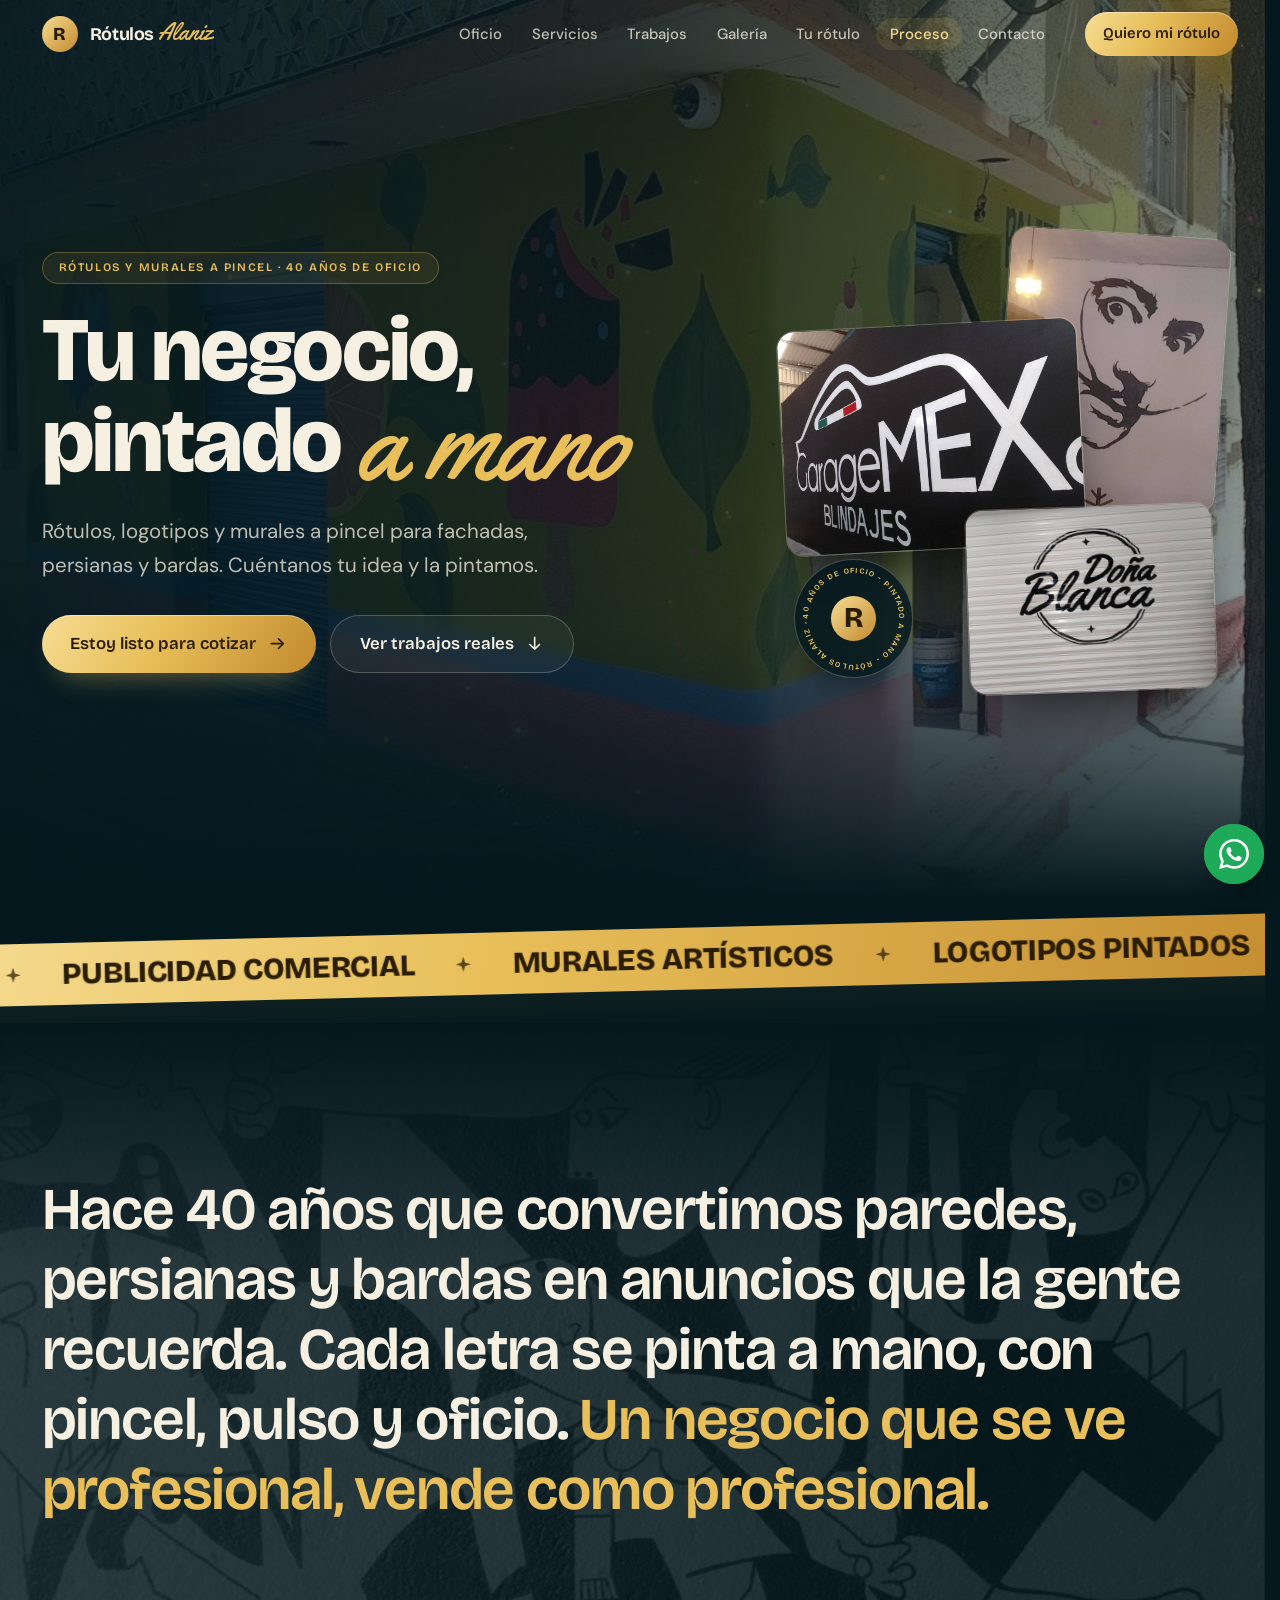
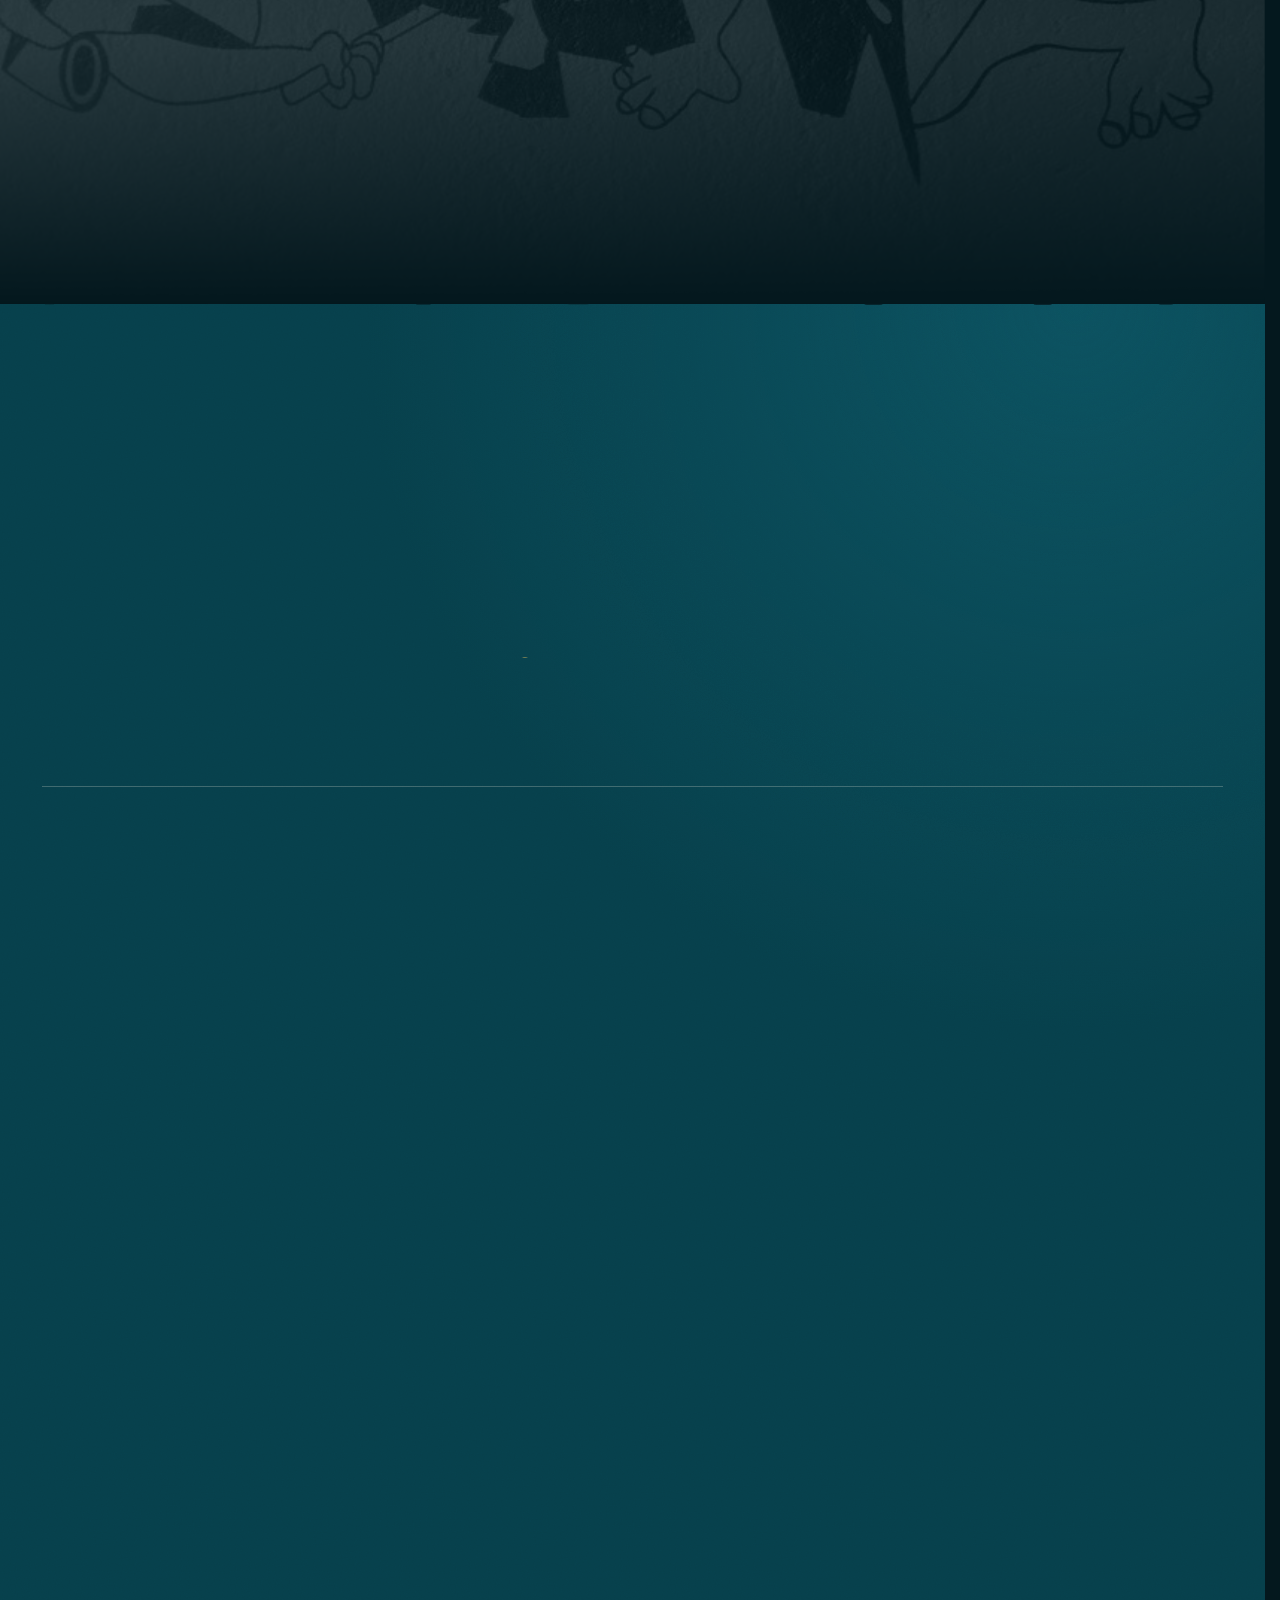
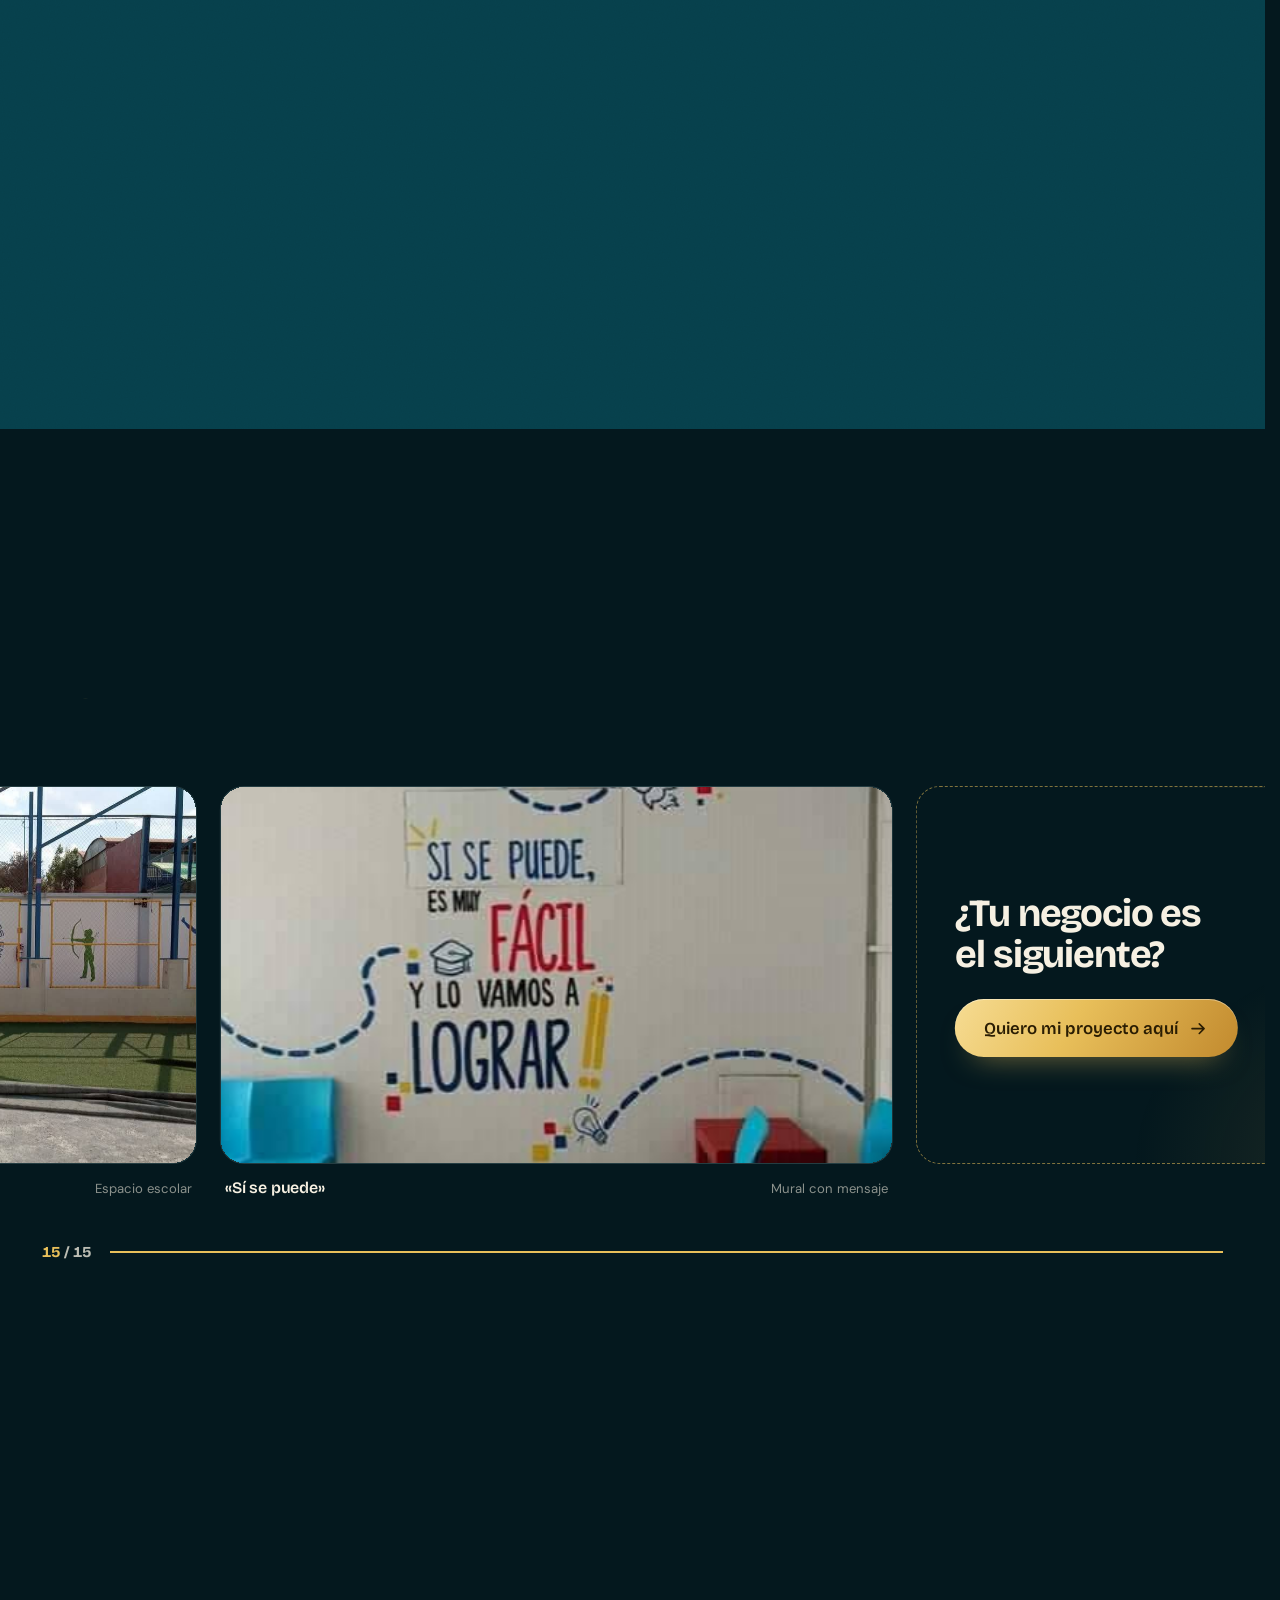
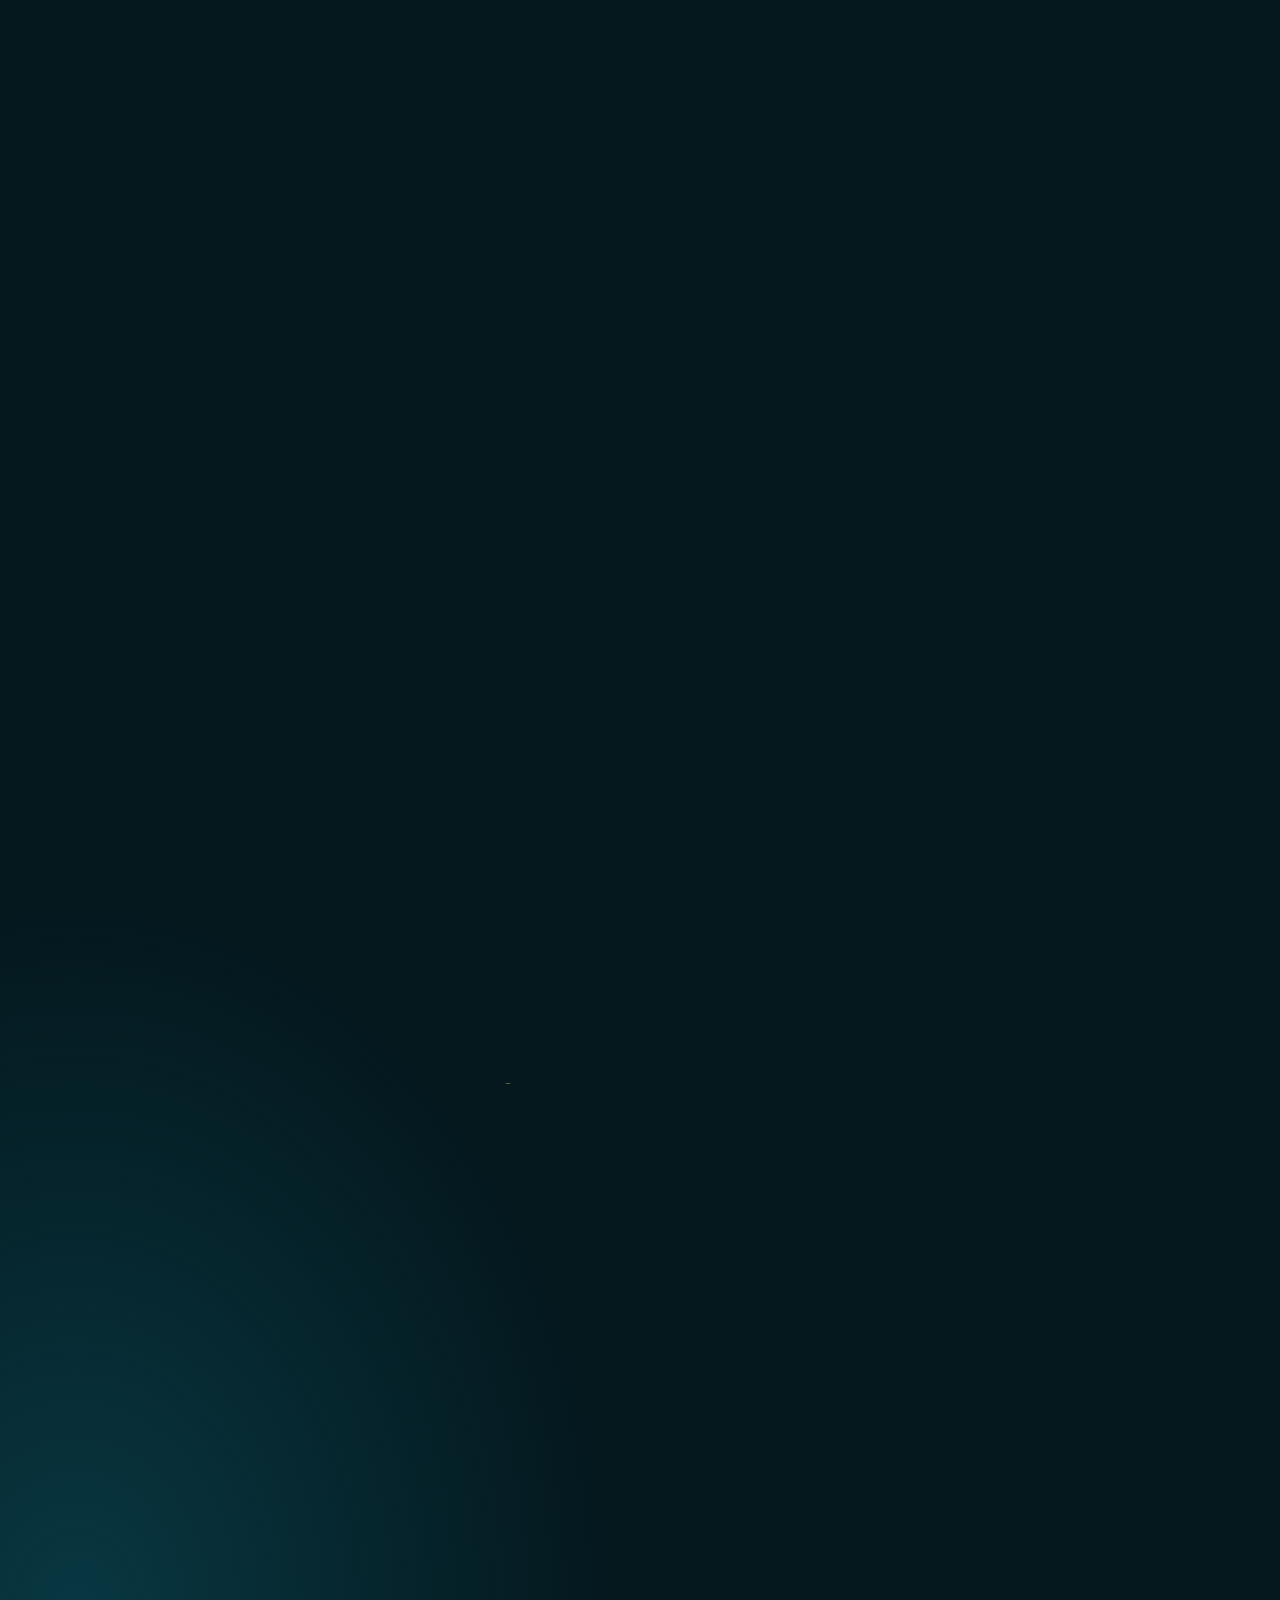
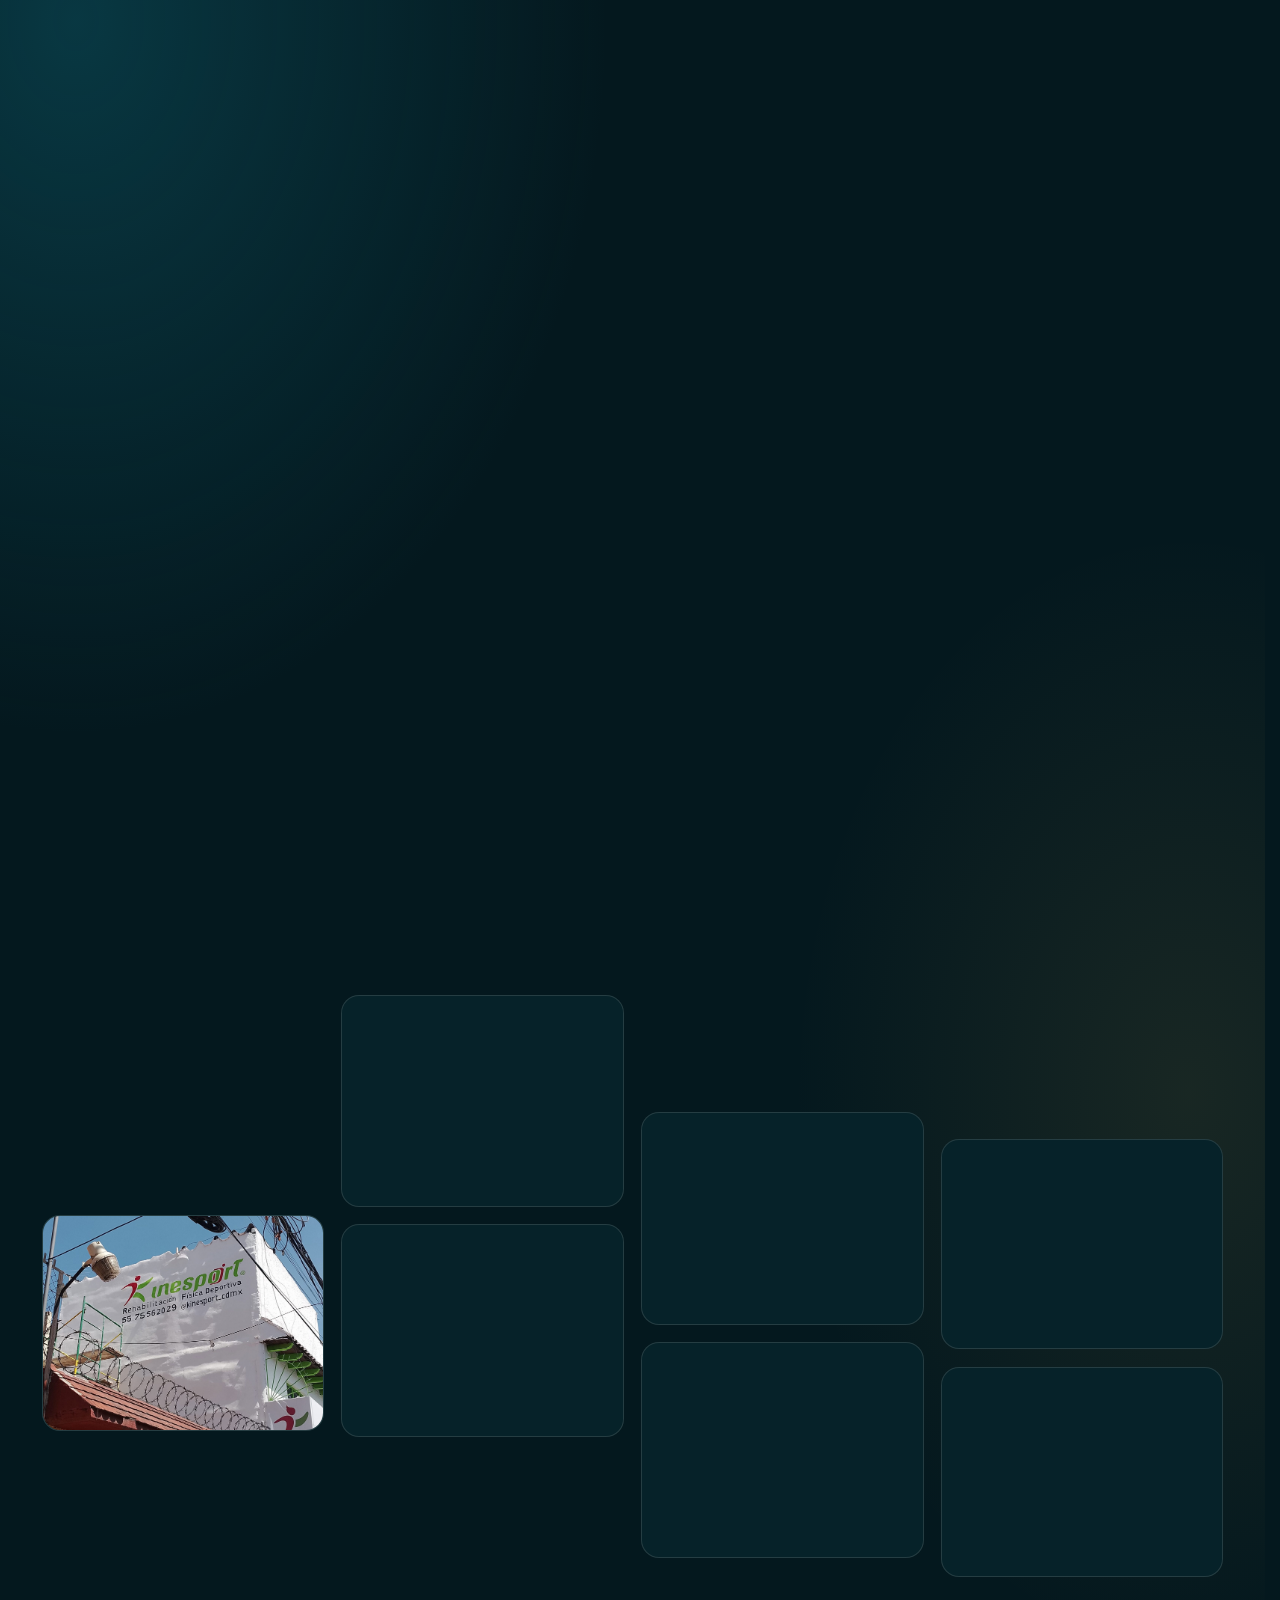
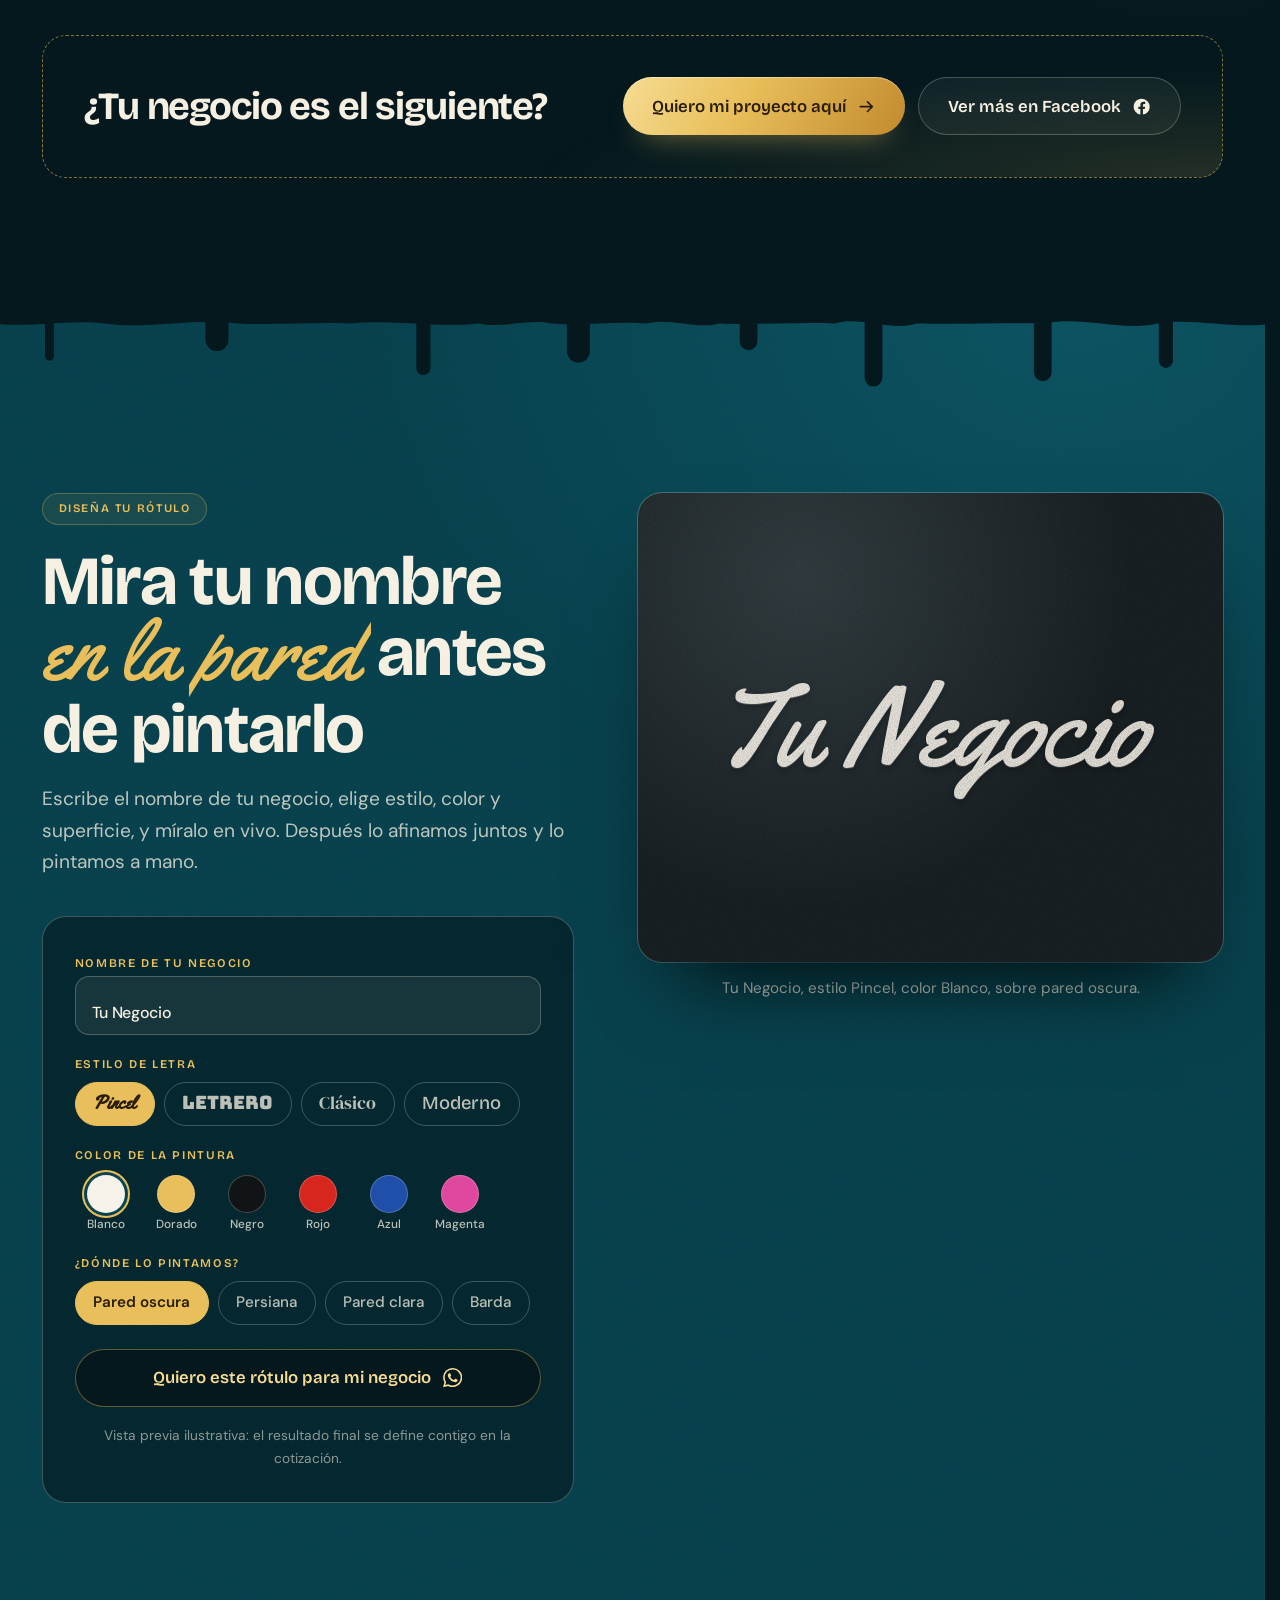
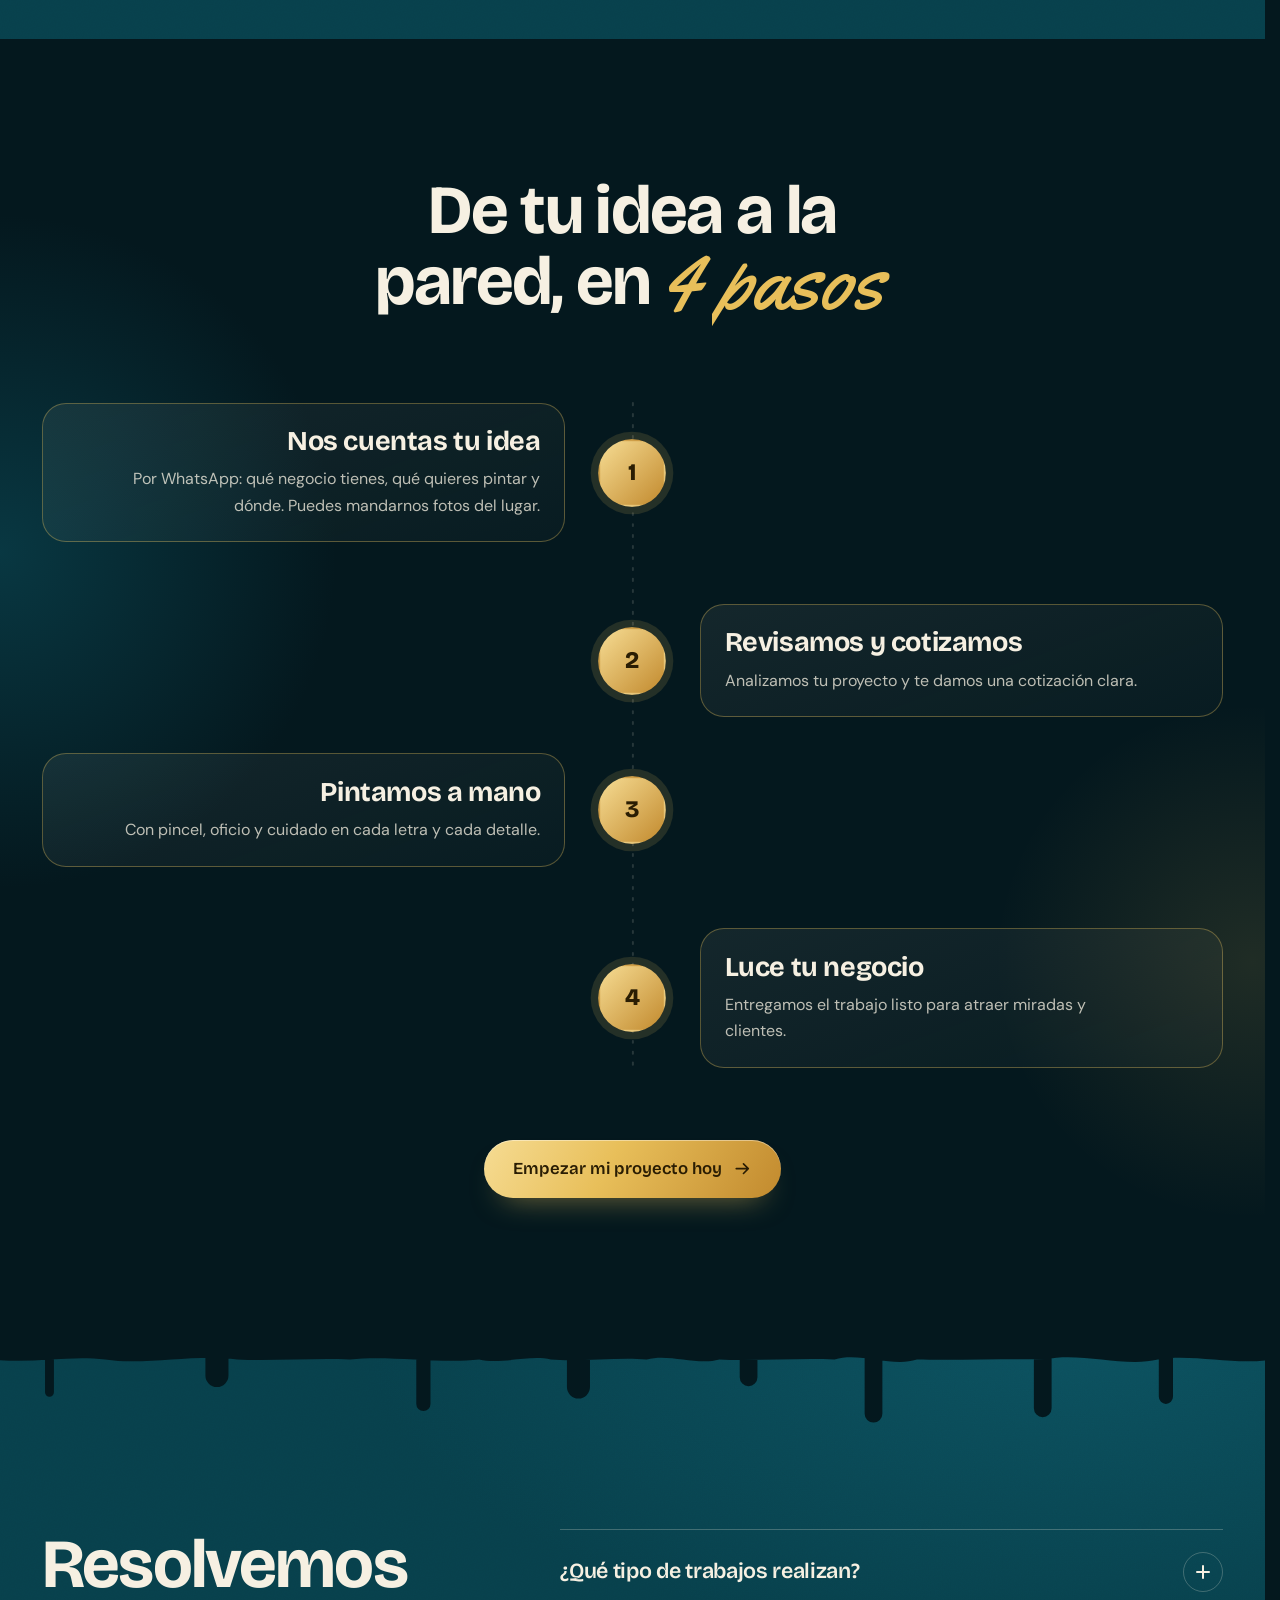
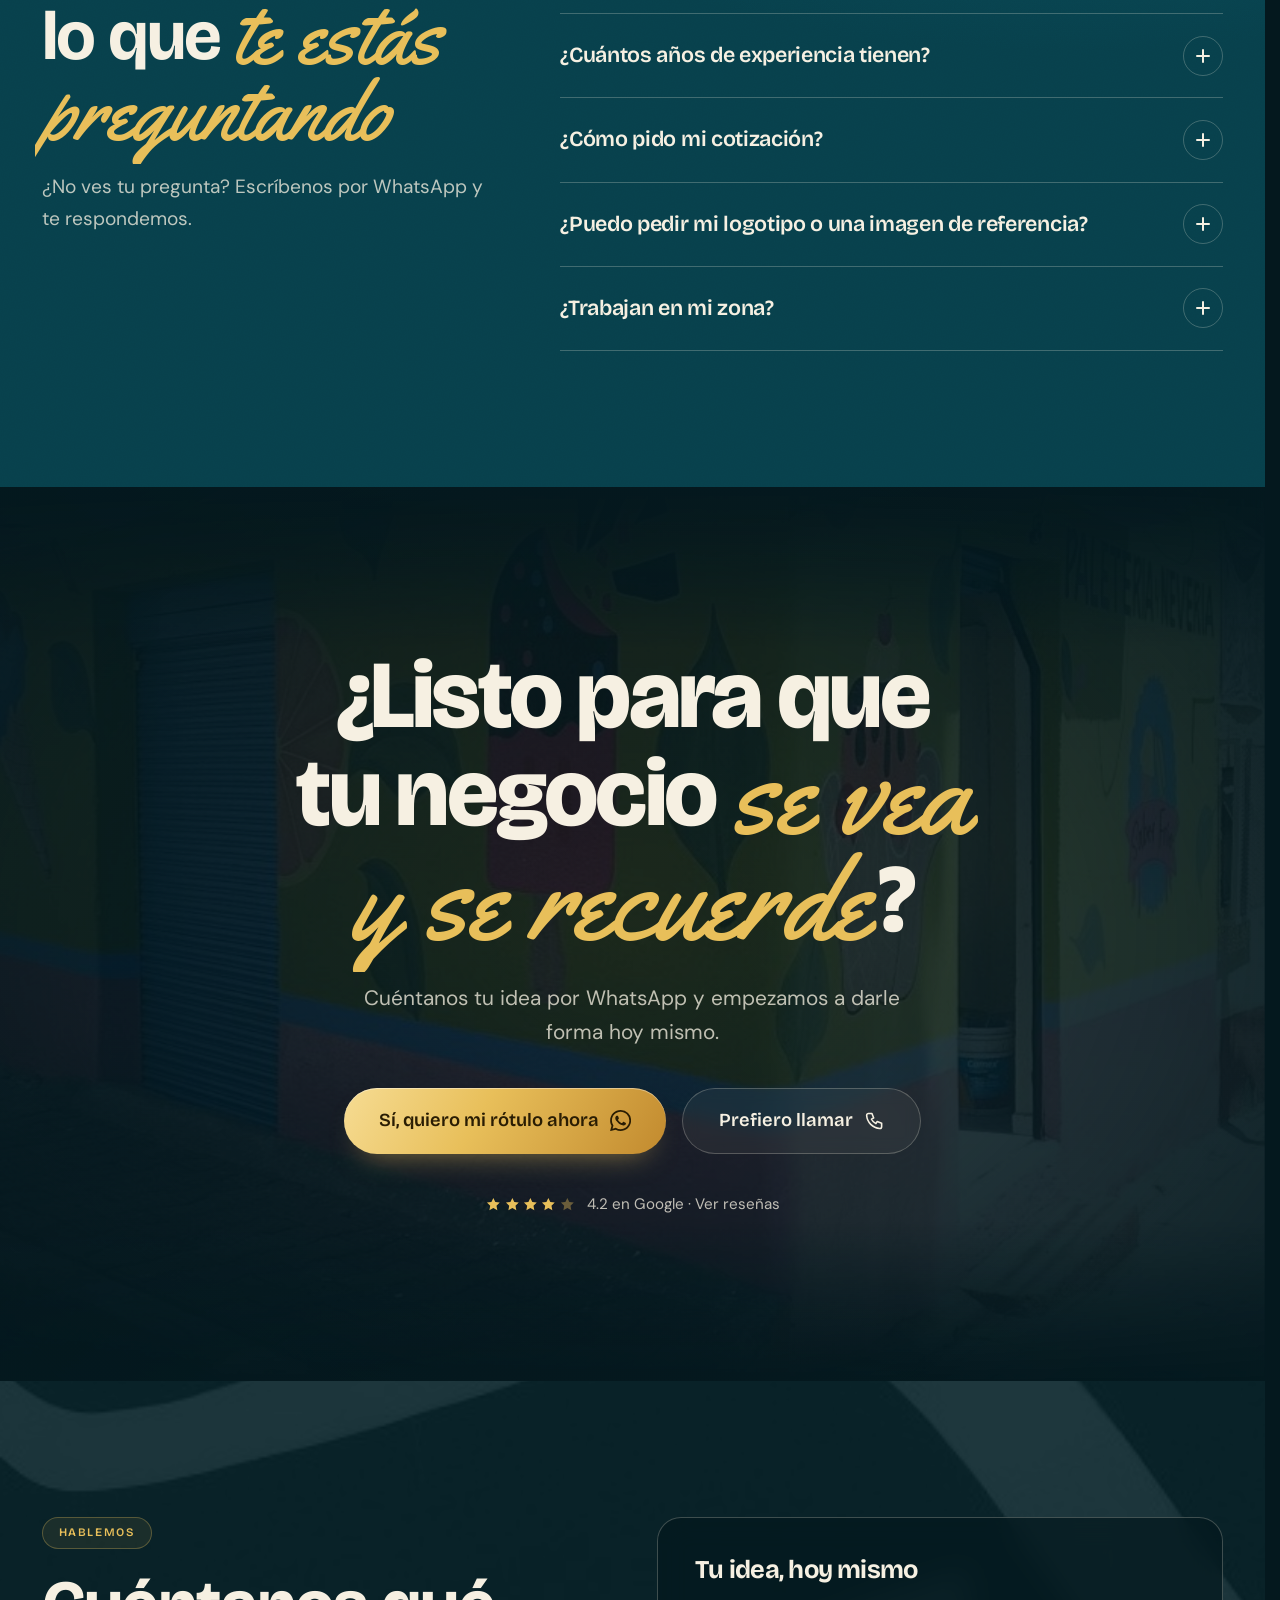
==== commit 4ff04492: "actualizando pagina" ====
--- a/index.html
+++ b/index.html
@@ -39,6 +39,8 @@
   "image": "img/paleteria-neveria-mural.jpg",
   "telephone": "+52 55 6615 0766",
   "areaServed": "México",
+  "hasMap": "https://maps.app.goo.gl/j4PxbeGLoWKQeZ4S9",
+  "geo": { "@type": "GeoCoordinates", "latitude": 19.3907336, "longitude": -99.1436127 },
   "knowsAbout": ["Rótulos a mano", "Murales", "Logotipos pintados", "Publicidad comercial", "Bardas publicitarias"],
   "sameAs": ["https://www.facebook.com/share/1KHwYAwBrh/", "https://share.google/2y0CAc2k2COZe2cB"]
 }
@@ -75,6 +77,7 @@
   <symbol id="i-star" viewBox="0 0 24 24"><path fill="currentColor" d="M12 2.8l2.8 5.9 6.4.8-4.7 4.4 1.2 6.4L12 17.2l-5.7 3.1 1.2-6.4-4.7-4.4 6.4-.8z"/></symbol>
   <symbol id="i-phone" viewBox="0 0 24 24"><path d="M5 4h4l2 5-2.5 1.5a11 11 0 0 0 5 5L15 13l5 2v4a2 2 0 0 1-2 2A16 16 0 0 1 3 6a2 2 0 0 1 2-2z" fill="none" stroke="currentColor" stroke-width="1.8" stroke-linejoin="round"/></symbol>
   <symbol id="i-wa" viewBox="0 0 24 24"><path fill="currentColor" d="M17.472 14.382c-.297-.149-1.758-.867-2.03-.967-.273-.099-.471-.148-.67.15-.197.297-.767.966-.94 1.164-.173.199-.347.223-.644.075-.297-.15-1.255-.463-2.39-1.475-.883-.788-1.48-1.761-1.653-2.059-.173-.297-.018-.458.13-.606.134-.133.298-.347.446-.52.149-.174.198-.298.298-.497.099-.198.05-.371-.025-.52-.075-.149-.669-1.612-.916-2.207-.242-.579-.487-.5-.669-.51-.173-.008-.371-.01-.57-.01-.198 0-.52.074-.792.372-.272.297-1.04 1.016-1.04 2.479 0 1.462 1.065 2.875 1.213 3.074.149.198 2.096 3.2 5.077 4.487.709.306 1.262.489 1.694.625.712.227 1.36.195 1.871.118.571-.085 1.758-.719 2.006-1.413.248-.694.248-1.289.173-1.413-.074-.124-.272-.198-.57-.347m-5.421 7.403h-.004a9.87 9.87 0 0 1-5.031-1.378l-.361-.214-3.741.982.998-3.648-.235-.374a9.86 9.86 0 0 1-1.51-5.26c.001-5.45 4.436-9.884 9.888-9.884 2.64 0 5.122 1.03 6.988 2.898a9.825 9.825 0 0 1 2.893 6.994c-.003 5.45-4.437 9.884-9.885 9.884m8.413-18.297A11.815 11.815 0 0 0 12.05 0C5.495 0 .16 5.335.157 11.892c0 2.096.547 4.142 1.588 5.945L.057 24l6.305-1.654a11.882 11.882 0 0 0 5.683 1.448h.005c6.554 0 11.89-5.335 11.893-11.893a11.821 11.821 0 0 0-3.48-8.413z"/></symbol>
+  <symbol id="i-pin" viewBox="0 0 24 24"><path d="M12 21.2s6.8-6 6.8-11.3a6.8 6.8 0 0 0-13.6 0C5.2 15.2 12 21.2 12 21.2z" fill="none" stroke="currentColor" stroke-width="1.8" stroke-linejoin="round"/><circle cx="12" cy="9.8" r="2.4" fill="none" stroke="currentColor" stroke-width="1.8"/></symbol>
   <symbol id="i-fb" viewBox="0 0 24 24"><path fill="currentColor" d="M22 12a10 10 0 1 0-11.6 9.9v-7H7.9V12h2.5V9.8c0-2.5 1.5-3.9 3.8-3.9 1.1 0 2.2.2 2.2.2v2.5h-1.3c-1.2 0-1.6.8-1.6 1.6V12h2.8l-.4 2.9h-2.3v7A10 10 0 0 0 22 12z"/></symbol>
 </svg>
 
@@ -111,9 +114,10 @@
         <li><a href="#oficio"><span class="nav__n">01</span>Oficio</a></li>
         <li><a href="#servicios"><span class="nav__n">02</span>Servicios</a></li>
         <li><a href="#trabajos"><span class="nav__n">03</span>Trabajos</a></li>
-        <li><a href="#tu-rotulo"><span class="nav__n">04</span>Tu rótulo</a></li>
-        <li><a href="#proceso"><span class="nav__n">05</span>Proceso</a></li>
-        <li><a href="#contacto"><span class="nav__n">06</span>Contacto</a></li>
+        <li><a href="#galeria"><span class="nav__n">04</span>Galería</a></li>
+        <li><a href="#tu-rotulo"><span class="nav__n">05</span>Tu rótulo</a></li>
+        <li><a href="#proceso"><span class="nav__n">06</span>Proceso</a></li>
+        <li><a href="#contacto"><span class="nav__n">07</span>Contacto</a></li>
       </ul>
       <p class="nav__foot">
         <a href="tel:+525566150766">55 6615 0766</a>
@@ -326,6 +330,72 @@
   <figure class="lb__fig"><img id="lbImg" src="" alt=""><figcaption id="lbCap"></figcaption></figure>
 </dialog>
 
+<!-- ============ GALERÍA (más trabajos) ============ -->
+<section class="gallery" id="galeria" aria-labelledby="gal-title">
+  <div class="container">
+    <header class="gal__head">
+      <div>
+        <p class="eyebrow" data-reveal><span>Galería</span></p>
+        <h2 id="gal-title" data-split data-reveal="none">Cada trabajo, <em class="script">de cerca</em></h2>
+      </div>
+      <p class="lead" data-reveal>Persianas, fachadas, logotipos y murales de negocios, escuelas y restaurantes. Elige un tipo de trabajo y toca cualquier foto para verla en grande.</p>
+    </header>
+
+    <div class="gal__bar" data-reveal>
+      <div class="gal__filters" role="group" aria-label="Filtrar por tipo de trabajo">
+        <button type="button" class="gal__chip is-on" data-filter="todo" aria-pressed="true" data-info="Todos los trabajos juntos: de persianas a murales."><span>Todo</span><sup>31</sup></button>
+        <button type="button" class="gal__chip" data-filter="persianas" aria-pressed="false" data-info="Nombre, logotipo y datos pintados directo sobre la cortina metálica: tu negocio se lee aunque esté cerrado."><span>Persianas</span><sup>10</sup></button>
+        <button type="button" class="gal__chip" data-filter="fachadas" aria-pressed="false" data-info="Muros y bardas con el nombre del negocio, sus servicios y su contacto, a gran tamaño y visibles desde la calle."><span>Fachadas y bardas</span><sup>9</sup></button>
+        <button type="button" class="gal__chip" data-filter="logotipos" aria-pressed="false" data-info="Tu marca llevada a la pared, fiel al diseño original y con los colores de tu identidad."><span>Logotipos</span><sup>4</sup></button>
+        <button type="button" class="gal__chip" data-filter="murales" aria-pressed="false" data-info="Siluetas, frases y escenas pintadas a mano para interiores, escuelas y espacios deportivos."><span>Murales y siluetas</span><sup>8</sup></button>
+      </div>
+      <p class="gal__info" id="galInfo" aria-live="polite">Todos los trabajos juntos: de persianas a murales.</p>
+    </div>
+
+    <ul class="gal__grid" id="galGrid">
+        <li class="gal__item" data-cat="persianas" data-reveal><button type="button" class="gal__btn"><img src="img/persiana-lavanderia-tintoreria-abierto.jpg" width="1500" height="1125" alt="Persiana azul rotulada a mano con la palabra Abierto y el nombre de una lavandería y tintorería" loading="lazy" decoding="async"><span class="gal__cap"><strong>Lavandería y tintorería</strong><span>Persiana</span></span></button></li>
+        <li class="gal__item" data-cat="logotipos" data-reveal><button type="button" class="gal__btn"><img src="img/logotipo-panaderia-miette.jpg" width="1500" height="1143" alt="Pared blanca con el logotipo de la panadería Miette y letras de «pan de masa madre» pintados a mano" loading="lazy" decoding="async"><span class="gal__cap"><strong>Panadería Miette</strong><span>Logotipo y letras</span></span></button></li>
+        <li class="gal__item" data-cat="persianas" data-reveal><button type="button" class="gal__btn"><img src="img/persiana-compro-oro-y-plata.jpg" width="715" height="536" alt="Persiana metálica negra con un rombo y las letras blancas de Compro Oro y Plata pintados a mano" loading="lazy" decoding="async"><span class="gal__cap"><strong>Compro Oro y Plata</strong><span>Persiana</span></span></button></li>
+        <li class="gal__item" data-cat="murales" data-reveal><button type="button" class="gal__btn"><img src="img/mural-arcoiris-patio-escolar.jpg" width="1500" height="1125" alt="Mural infantil con arcoíris, colinas y niños pintado en la barda de un patio escolar" loading="lazy" decoding="async"><span class="gal__cap"><strong>Arcoíris en patio escolar</strong><span>Mural infantil</span></span></button></li>
+        <li class="gal__item" data-cat="logotipos" data-reveal><button type="button" class="gal__btn"><img src="img/logotipo-dental-san-juan.jpg" width="1500" height="1143" alt="Logotipo de Dental San Juan con un diente estilizado pintado sobre una pared blanca" loading="lazy" decoding="async"><span class="gal__cap"><strong>Dental San Juan</strong><span>Logotipo</span></span></button></li>
+        <li class="gal__item" data-cat="persianas" data-reveal><button type="button" class="gal__btn"><img src="img/persiana-barberia.jpg" width="1125" height="1500" alt="Persiana blanca con el logotipo de una barbería pintado en negro y el letrero Barber Shop" loading="lazy" decoding="async"><span class="gal__cap"><strong>Barbería</strong><span>Persiana</span></span></button></li>
+        <li class="gal__item" data-cat="fachadas" data-reveal><button type="button" class="gal__btn"><img src="img/fachada-kinesport-rehabilitacion.jpg" width="1500" height="1143" alt="Muro blanco con el logotipo y los datos de Kinesport, rehabilitación física deportiva, pintados a mano" loading="lazy" decoding="async"><span class="gal__cap"><strong>Kinesport</strong><span>Fachada</span></span></button></li>
+        <li class="gal__item" data-cat="murales" data-reveal><button type="button" class="gal__btn"><img src="img/silueta-deportistas-rosa-amarillo.jpg" width="1040" height="780" alt="Siluetas de dos deportistas en rosa y amarillo pintadas sobre una pared blanca" loading="lazy" decoding="async"><span class="gal__cap"><strong>Siluetas deportivas</strong><span>Mural</span></span></button></li>
+        <li class="gal__item" data-cat="persianas" data-reveal><button type="button" class="gal__btn"><img src="img/persiana-permatex.jpg" width="720" height="404" alt="Persiana metálica con el logotipo de Permatex pintado a mano en azul, rojo y naranja" loading="lazy" decoding="async"><span class="gal__cap"><strong>Permatex</strong><span>Persiana</span></span></button></li>
+        <li class="gal__item" data-cat="fachadas" data-reveal><button type="button" class="gal__btn"><img src="img/barda-farmacia-la-paz-estacionamiento.jpg" width="1008" height="768" alt="Barda de piedra con el logotipo de Farmacia La Paz y la leyenda Estacionamiento para clientes" loading="lazy" decoding="async"><span class="gal__cap"><strong>Farmacia La Paz</strong><span>Barda</span></span></button></li>
+        <li class="gal__item" data-cat="logotipos" data-reveal><button type="button" class="gal__btn"><img src="img/logotipo-los-jarochos.jpg" width="720" height="540" alt="Logotipo de Los Jarochos, tacos, tortas y hamburguesas, pintado sobre una pared roja" loading="lazy" decoding="async"><span class="gal__cap"><strong>Los Jarochos</strong><span>Logotipo</span></span></button></li>
+        <li class="gal__item" data-cat="murales" data-reveal><button type="button" class="gal__btn"><img src="img/mural-frase-make-it-happen.jpg" width="720" height="538" alt="Pared blanca con la frase Make it happen en letras negras y una franja diagonal negra" loading="lazy" decoding="async"><span class="gal__cap"><strong>«Make it happen»</strong><span>Mural con mensaje</span></span></button></li>
+        <li class="gal__item" data-cat="fachadas" data-reveal><button type="button" class="gal__btn"><img src="img/fachada-motocity-motoboutique.jpg" width="1500" height="1125" alt="Fachada de Motocity Motoboutique con letras rojas en el muro y el logotipo pintado sobre la persiana blanca" loading="lazy" decoding="async"><span class="gal__cap"><strong>Motocity</strong><span>Fachada y persiana</span></span></button></li>
+        <li class="gal__item" data-cat="persianas" data-reveal><button type="button" class="gal__btn"><img src="img/persiana-en-proceso-letras.jpg" width="720" height="540" alt="Persiana verde con letras blancas a medio pintar y una escalera frente a ella" loading="lazy" decoding="async"><span class="gal__cap"><strong>Persiana en proceso</strong><span>Rotulación</span></span></button></li>
+        <li class="gal__item" data-cat="fachadas" data-reveal><button type="button" class="gal__btn"><img src="img/fachada-veterinaria-husky.jpg" width="960" height="720" alt="Fachada de una veterinaria con letras azules y el dibujo de un husky pintados a mano" loading="lazy" decoding="async"><span class="gal__cap"><strong>Veterinaria</strong><span>Fachada</span></span></button></li>
+        <li class="gal__item" data-cat="murales" data-reveal><button type="button" class="gal__btn"><img src="img/pictograma-kayak-mural.jpg" width="1040" height="780" alt="Pictograma azul de una persona remando en kayak pintado sobre una pared blanca" loading="lazy" decoding="async"><span class="gal__cap"><strong>Pictograma de kayak</strong><span>Mural</span></span></button></li>
+        <li class="gal__item" data-cat="persianas" data-reveal><button type="button" class="gal__btn"><img src="img/persiana-grupo-albaher.jpg" width="720" height="536" alt="Dos persianas de un local rotuladas con el logotipo y el nombre de Grupo Albaher" loading="lazy" decoding="async"><span class="gal__cap"><strong>Grupo Albaher</strong><span>Persianas</span></span></button></li>
+        <li class="gal__item" data-cat="fachadas" data-reveal><button type="button" class="gal__btn"><img src="img/fachada-albaher-showroom.jpg" width="1040" height="780" alt="Fachada de showroom con letras azules de Albaher CDMX y rótulos verticales de servicios" loading="lazy" decoding="async"><span class="gal__cap"><strong>Albaher CDMX</strong><span>Fachada</span></span></button></li>
+        <li class="gal__item" data-cat="murales" data-reveal><button type="button" class="gal__btn"><img src="img/silueta-deportistas-beisbol-corredor.jpg" width="1040" height="780" alt="Siluetas pintadas de un corredor y un beisbolista en azul y rojo sobre una pared blanca" loading="lazy" decoding="async"><span class="gal__cap"><strong>Siluetas deportivas</strong><span>Mural</span></span></button></li>
+        <li class="gal__item" data-cat="persianas" data-reveal><button type="button" class="gal__btn"><img src="img/persiana-potros-grill-house.jpg" width="1040" height="780" alt="Persiana negra con caligrafía dorada de Potro’s Grill House y datos de contacto pintados a mano" loading="lazy" decoding="async"><span class="gal__cap"><strong>Potro’s Grill House</strong><span>Persiana</span></span></button></li>
+        <li class="gal__item" data-cat="fachadas" data-reveal><button type="button" class="gal__btn"><img src="img/fachada-reparacion-celulares.jpg" width="1440" height="1435" alt="Fachada de un local de reparación de celulares con logotipos de marcas pintados a mano" loading="lazy" decoding="async"><span class="gal__cap"><strong>Reparación de celulares</strong><span>Fachada</span></span></button></li>
+        <li class="gal__item" data-cat="persianas" data-reveal><button type="button" class="gal__btn"><img src="img/persiana-birria-santiaguito.jpg" width="1040" height="780" alt="Persiana blanca con letras negras, un chivo rojo y logotipos pintados para Birria Santiaguito" loading="lazy" decoding="async"><span class="gal__cap"><strong>Birria Santiaguito</strong><span>Persiana</span></span></button></li>
+        <li class="gal__item" data-cat="logotipos" data-reveal><button type="button" class="gal__btn"><img src="img/logotipo-aka-las-tortas.jpg" width="720" height="549" alt="Dibujo de un tortero con bigote sosteniendo una torta junto al texto Aka las tortas sobre una pared amarilla" loading="lazy" decoding="async"><span class="gal__cap"><strong>Aka las tortas</strong><span>Mascota y logotipo</span></span></button></li>
+        <li class="gal__item" data-cat="persianas" data-reveal><button type="button" class="gal__btn"><img src="img/persiana-hunol-spa.jpg" width="1296" height="728" alt="Persiana verde con el nombre y el logotipo de Hun’Ol Spa y una persona trabajando junto a ella" loading="lazy" decoding="async"><span class="gal__cap"><strong>Hun’Ol Spa</strong><span>Persiana</span></span></button></li>
+        <li class="gal__item" data-cat="fachadas" data-reveal><button type="button" class="gal__btn"><img src="img/barda-los-jarochos-tacos.jpg" width="480" height="286" alt="Muro amarillo a naranja con las letras gigantes de Los Jarochos, tacos al carbón" loading="lazy" decoding="async"><span class="gal__cap"><strong>Los Jarochos</strong><span>Barda</span></span></button></li>
+        <li class="gal__item" data-cat="persianas" data-reveal><button type="button" class="gal__btn"><img src="img/persiana-erectus-boutique.jpg" width="720" height="624" alt="Persiana roja con el nombre Erectus Erotic Boutique pintado en blanco" loading="lazy" decoding="async"><span class="gal__cap"><strong>Erectus Boutique</strong><span>Persiana</span></span></button></li>
+        <li class="gal__item" data-cat="murales" data-reveal><button type="button" class="gal__btn"><img src="img/silueta-futbolista-restaurante.jpg" width="768" height="1008" alt="Silueta negra de un futbolista con balón pintada sobre una columna blanca en un restaurante" loading="lazy" decoding="async"><span class="gal__cap"><strong>Futbolista</strong><span>Silueta en restaurante</span></span></button></li>
+        <li class="gal__item" data-cat="murales" data-reveal><button type="button" class="gal__btn"><img src="img/silueta-deportistas-basquetbol.jpg" width="1040" height="780" alt="Siluetas rojas y rosas de deportistas en salto pintadas sobre una pared blanca" loading="lazy" decoding="async"><span class="gal__cap"><strong>Siluetas deportivas</strong><span>Mural</span></span></button></li>
+        <li class="gal__item" data-cat="fachadas" data-reveal><button type="button" class="gal__btn"><img src="img/barda-bachillerato-nobel.jpg" width="960" height="720" alt="Barda escolar con el nombre Bachillerato Nobel pintado en letras azules" loading="lazy" decoding="async"><span class="gal__cap"><strong>Bachillerato Nobel</strong><span>Barda</span></span></button></li>
+        <li class="gal__item" data-cat="murales" data-reveal><button type="button" class="gal__btn"><img src="img/escenario-bachillerato-nobel.jpg" width="719" height="533" alt="Escenario de bachillerato con una banda de músicos dibujada en la pared y el nombre de la escuela" loading="lazy" decoding="async"><span class="gal__cap"><strong>Escenario escolar</strong><span>Mural</span></span></button></li>
+        <li class="gal__item" data-cat="fachadas" data-reveal><button type="button" class="gal__btn"><img src="img/ventanal-logotipos-deportivos.jpg" width="720" height="536" alt="Ventanal de un local con logotipos deportivos, entre ellos el de la NFL, pintados sobre el vidrio" loading="lazy" decoding="async"><span class="gal__cap"><strong>Ventanal con logotipos</strong><span>Vidrio pintado</span></span></button></li>
+    </ul>
+
+    <div class="gal__end" data-reveal>
+      <p>¿Tu negocio es el siguiente?</p>
+      <div class="gal__end-btns">
+        <a class="btn btn--gold btn--lg" data-cta data-magnetic href="#contacto"><span>Quiero mi proyecto aquí</span><svg class="ico"><use href="#i-arrow"/></svg></a>
+        <a class="btn btn--ghost btn--lg" data-cta href="https://www.facebook.com/share/1KHwYAwBrh/" target="_blank" rel="noopener"><span>Ver más en Facebook</span><svg class="ico"><use href="#i-fb"/></svg></a>
+      </div>
+    </div>
+  </div>
+</section>
+
 <!-- ============ DISEÑA TU RÓTULO (configurador) ============ -->
 <section class="studio sec--teal" id="tu-rotulo" aria-labelledby="studio-title">
   <div class="edge" aria-hidden="true"><svg viewBox="0 0 1440 130" preserveAspectRatio="xMidYMin slice"><use href="#edge-path"/></svg></div>
@@ -509,6 +579,7 @@
       <ul class="contact__list" data-stagger>
         <li data-reveal><a data-wa target="_blank" rel="noopener" href="https://wa.me/525566150766?text=Hola%20R%C3%B3tulos%20Alaniz%2C%20quiero%20cotizar%20un%20r%C3%B3tulo%20o%20mural%20para%20mi%20negocio."><span class="ci"><svg class="ico"><use href="#i-wa"/></svg></span><span><small>WhatsApp</small><b>55 6615 0766</b></span></a></li>
         <li data-reveal><a href="tel:+525566150766"><span class="ci"><svg class="ico"><use href="#i-phone"/></svg></span><span><small>Teléfono</small><b>55 6615 0766</b></span></a></li>
+        <li data-reveal><a href="https://maps.app.goo.gl/j4PxbeGLoWKQeZ4S9" target="_blank" rel="noopener"><span class="ci"><svg class="ico"><use href="#i-pin"/></svg></span><span><small>Ubicación</small><b>Ver en Google Maps</b></span></a></li>
         <li data-reveal><a href="https://share.google/2y0CAc2k2COZe2cB" target="_blank" rel="noopener"><span class="ci"><svg class="ico"><use href="#i-star"/></svg></span><span><small>Google</small><b>Reseñas · 4.2 ★</b></span></a></li>
         <li data-reveal><a href="https://www.facebook.com/share/1KHwYAwBrh/" target="_blank" rel="noopener"><span class="ci"><svg class="ico"><use href="#i-fb"/></svg></span><span><small>Facebook</small><b>Ver más trabajos</b></span></a></li>
       </ul>
@@ -544,6 +615,23 @@
       <p class="form__note" id="formNote" aria-live="polite">Se abrirá WhatsApp con tu mensaje listo. Sin compromiso.</p>
     </form>
   </div>
+
+  <!-- Ubicación en Google Maps -->
+  <div class="container visit" id="ubicacion" aria-labelledby="visit-title">
+    <div class="visit__copy">
+      <p class="eyebrow" data-reveal><span>Ubicación</span></p>
+      <h3 id="visit-title" class="visit__t" data-reveal>Encuéntranos en el mapa</h3>
+      <p class="lead" data-reveal>Ubica Rótulos Alaniz en Google Maps y traza tu ruta desde donde estés. Si necesitas ayuda para llegar, escríbenos por WhatsApp.</p>
+      <div class="visit__btns" data-reveal>
+        <a class="btn btn--gold btn--lg" data-cta data-magnetic href="https://www.google.com/maps/dir/?api=1&amp;destination=19.3907336,-99.1436127" target="_blank" rel="noopener"><span>Cómo llegar</span><svg class="ico"><use href="#i-pin"/></svg></a>
+        <a class="btn btn--ghost btn--lg" data-cta href="https://maps.app.goo.gl/j4PxbeGLoWKQeZ4S9" target="_blank" rel="noopener"><span>Abrir en Google Maps</span><svg class="ico"><use href="#i-ur"/></svg></a>
+      </div>
+    </div>
+    <div class="map" id="mapBox" data-reveal="scale">
+      <iframe title="Mapa con la ubicación de Rótulos Alaniz en Google Maps" src="https://www.google.com/maps?q=ROTULOS+Alaniz@19.3907336,-99.1436127&amp;hl=es&amp;z=17&amp;output=embed" loading="lazy" referrerpolicy="no-referrer-when-downgrade" allowfullscreen></iframe>
+      <span class="map__hint" aria-hidden="true">Toca el mapa para moverlo</span>
+    </div>
+  </div>
 </section>
 
 </main>
@@ -561,6 +649,7 @@
         <li><a href="#oficio">Oficio</a></li>
         <li><a href="#servicios">Servicios</a></li>
         <li><a href="#trabajos">Trabajos</a></li>
+        <li><a href="#galeria">Galería</a></li>
         <li><a href="#tu-rotulo">Diseña tu rótulo</a></li>
         <li><a href="#proceso">Proceso</a></li>
         <li><a href="#preguntas">Preguntas</a></li>
@@ -571,6 +660,7 @@
       <ul>
         <li><a data-wa target="_blank" rel="noopener" href="https://wa.me/525566150766?text=Hola%20R%C3%B3tulos%20Alaniz%2C%20quiero%20cotizar%20un%20r%C3%B3tulo%20o%20mural%20para%20mi%20negocio.">WhatsApp</a></li>
         <li><a href="tel:+525566150766">55 6615 0766</a></li>
+        <li><a href="https://maps.app.goo.gl/j4PxbeGLoWKQeZ4S9" target="_blank" rel="noopener">Ubicación en Google Maps</a></li>
         <li><a href="https://www.facebook.com/share/1KHwYAwBrh/" target="_blank" rel="noopener">Facebook</a></li>
         <li><a href="https://share.google/2y0CAc2k2COZe2cB" target="_blank" rel="noopener">Reseñas en Google</a></li>
       </ul>
--- a/styles.css
+++ b/styles.css
@@ -167,6 +167,7 @@
 .nav.is-open li:nth-child(1) a { transition-delay: .25s, 0s; } .nav.is-open li:nth-child(2) a { transition-delay: .3s, 0s; }
 .nav.is-open li:nth-child(3) a { transition-delay: .35s, 0s; } .nav.is-open li:nth-child(4) a { transition-delay: .4s, 0s; }
 .nav.is-open li:nth-child(5) a { transition-delay: .45s, 0s; } .nav.is-open li:nth-child(6) a { transition-delay: .5s, 0s; }
+.nav.is-open li:nth-child(7) a { transition-delay: .55s, 0s; }
 .nav__n { font: 600 .8rem/1 var(--font-d); color: var(--gold); letter-spacing: .08em; }
 .nav a:hover, .nav a[aria-current="true"] { color: var(--gold); }
 .nav__foot { display: grid; gap: .3rem; color: var(--muted); }
@@ -370,6 +371,54 @@
 .lb__nav--next { right: 1rem; }
 @media (max-width: 640px) { .lb__nav { top: auto; bottom: 1.2rem; margin: 0; } .lb__nav--prev { left: calc(50% - 64px); } .lb__nav--next { right: calc(50% - 64px); } }
 
+/* ---------- 14b · Galería: más trabajos con filtros ---------------------- */
+.gallery { position: relative; isolation: isolate; background: var(--ink); padding: clamp(4.5rem, 10vw, 8rem) 0 clamp(4.5rem, 10vw, 7.5rem); }
+.gallery::before { content: ""; position: absolute; inset: 0; z-index: -1; pointer-events: none; background: radial-gradient(60% 38% at 6% 30%, rgba(13, 87, 102, .5), transparent 70%), radial-gradient(45% 30% at 94% 70%, rgba(232, 191, 90, .09), transparent 70%); }
+.gal__head { display: grid; gap: 1rem 3rem; align-items: end; }
+.gal__head .lead { margin-top: 0; }
+@media (min-width: 960px) { .gal__head { grid-template-columns: minmax(0, 1.15fr) minmax(0, .85fr); } .gal__head .lead { padding-bottom: .6rem; } }
+
+.gal__bar { display: grid; gap: 1.1rem; margin-top: clamp(2rem, 5vw, 3.2rem); }
+.gal__filters { display: flex; flex-wrap: wrap; gap: .55rem; }
+.gal__chip { position: relative; isolation: isolate; overflow: hidden; display: inline-flex; align-items: center; gap: .55rem; min-height: 46px; padding: .5rem 1.15rem; border-radius: 99px; font: 600 .95rem/1 var(--font-d); color: var(--muted); border: 1px solid var(--line-2); transition: color .4s, border-color .4s, transform .5s var(--ease); }
+.gal__chip:focus-visible { border-radius: 99px; }
+.gal__chip::before { content: ""; position: absolute; inset: 0; z-index: -1; background: linear-gradient(120deg, var(--gold-3), var(--gold) 45%, var(--gold-2)); transform: scaleX(0); transform-origin: left; transition: transform .6s var(--ease); }
+.gal__chip sup { position: static; font: 700 .72rem/1 var(--font-d); color: var(--gold); font-variant-numeric: tabular-nums; transition: color .4s; }
+.gal__chip:hover { color: var(--text); border-color: rgba(232, 191, 90, .6); }
+.gal__chip:active { transform: scale(.97); }
+.gal__chip.is-on { color: var(--on-gold); border-color: var(--gold); }
+.gal__chip.is-on::before { transform: scaleX(1); }
+.gal__chip.is-on sup { color: var(--on-gold); }
+.gal__info { max-width: 62ch; min-height: 3.3em; color: var(--muted); }
+
+.gal__grid { --g: clamp(.6rem, 1.6vw, 1.1rem); column-count: 2; column-gap: var(--g); margin-top: clamp(1rem, 3vw, 1.6rem); }
+@media (min-width: 720px) { .gal__grid { column-count: 3; } }
+@media (min-width: 1100px) { .gal__grid { column-count: 4; } }
+.gal__item { break-inside: avoid; margin-bottom: var(--g); }
+.gal__item[hidden] { display: none; }
+.gal__btn { position: relative; display: block; width: 100%; overflow: hidden; border-radius: 18px; border: 1px solid var(--line); background: var(--ink-2); text-align: left; cursor: zoom-in; transition: border-color .5s, transform .7s var(--ease), box-shadow .7s var(--ease); }
+.gal__btn:focus-visible { border-radius: 18px; }
+.gal__btn img { width: 100%; height: auto; transition: transform 1.2s var(--ease); }
+.gal__cap { position: absolute; inset: auto 0 0 0; display: grid; gap: .1rem; padding: 3rem .85rem .75rem; background: linear-gradient(180deg, transparent, rgba(2, 12, 15, .9)); }
+.gal__cap strong { font: 600 .95rem/1.2 var(--font-d); letter-spacing: -.01em; }
+.gal__cap span { font-size: .78rem; color: var(--gold-3); }
+.gal__btn::after { content: ""; position: absolute; top: .65rem; right: .65rem; width: 38px; height: 38px; border-radius: 50%; background: var(--gold) url("data:image/svg+xml;utf8,<svg xmlns='http://www.w3.org/2000/svg' viewBox='0 0 24 24'><path d='M7 17 17 7M8 7h9v9' fill='none' stroke='%232a1d03' stroke-width='2.2' stroke-linecap='round' stroke-linejoin='round'/></svg>") center / 18px no-repeat; opacity: 0; scale: .5; pointer-events: none; transition: opacity .35s, scale .5s var(--ease); }
+@media (hover: hover) {
+  .gal__cap { opacity: 0; transform: translateY(10px); transition: opacity .45s, transform .6s var(--ease); }
+  .gal__btn:hover, .gal__btn:focus-visible { border-color: rgba(232, 191, 90, .7); transform: translateY(-4px); box-shadow: 0 26px 40px -24px rgba(0, 0, 0, .85); }
+  .gal__btn:hover img { transform: scale(1.06); }
+  .gal__btn:hover .gal__cap, .gal__btn:focus-visible .gal__cap { opacity: 1; transform: none; }
+  .gal__btn:hover::after, .gal__btn:focus-visible::after { opacity: 1; scale: 1; }
+}
+/* al cambiar de filtro, las fotos que quedan entran una tras otra */
+.gal__grid.is-swap .gal__item:not([hidden]) .gal__btn { animation: galSwap .8s var(--ease) backwards; animation-delay: calc(var(--k, 0) * 40ms); }
+@keyframes galSwap { from { opacity: 0; transform: translate3d(0, 22px, 0) scale(.96); } }
+
+.gal__end { display: grid; justify-items: start; gap: 1.4rem; margin-top: clamp(2.2rem, 5vw, 3.6rem); padding: clamp(1.4rem, 3.4vw, 2.6rem); border-radius: var(--r-card); border: 1px dashed rgba(232, 191, 90, .55); background: radial-gradient(90% 120% at 100% 100%, rgba(232, 191, 90, .14), transparent 65%); }
+.gal__end p { font: 700 clamp(1.5rem, 3.2vw, 2.4rem)/1.08 var(--font-d); letter-spacing: -.03em; text-wrap: balance; }
+.gal__end-btns { display: flex; flex-wrap: wrap; gap: .8rem; }
+@media (min-width: 860px) { .gal__end { grid-template-columns: minmax(0, 1fr) auto; align-items: center; } }
+
 /* ---------- 15 · Estudio: diseña tu rótulo ------------------------------ */
 .studio__grid { display: grid; gap: clamp(1.6rem, 4vw, 2.4rem); }
 .studio__copy h2 { max-width: 14ch; }
@@ -505,6 +554,19 @@
 .form__note.is-ok { color: var(--gold-3); }
 @media (min-width: 960px) { .contact__grid { grid-template-columns: minmax(0, 1fr) minmax(0, 1.05fr); gap: clamp(2.4rem, 6vw, 5.5rem); } }
 
+/* ---------- 19b · Ubicación (Google Maps) --------------------------------- */
+.visit { display: grid; gap: clamp(1.8rem, 4vw, 2.6rem); align-items: center; margin-top: clamp(3.5rem, 8vw, 6rem); padding-top: clamp(3rem, 7vw, 5rem); border-top: 1px solid var(--line); }
+.visit__t { font: 700 clamp(1.9rem, 4.2vw, 3.2rem)/1.06 var(--font-d); letter-spacing: -.025em; text-wrap: balance; }
+.visit__btns { display: flex; flex-wrap: wrap; gap: .8rem; margin-top: 1.8rem; }
+.map { position: relative; isolation: isolate; height: clamp(300px, 56vw, 440px); overflow: hidden; border-radius: var(--r-card); border: 1px solid var(--line-2); background: var(--ink-2); box-shadow: 0 30px 60px -34px rgba(0, 0, 0, .85); }
+.map iframe { position: absolute; inset: 0; width: 100%; height: 100%; border: 0; }
+/* el mapa no "atrapa" el scroll de la página: se activa al tocarlo (script.js) */
+.js .map:not(.is-live) iframe { pointer-events: none; }
+.map__hint { display: none; }
+.js .map__hint { position: absolute; left: 50%; top: 1rem; z-index: 1; translate: -50% 0; display: inline-flex; padding: .6rem 1.05rem; white-space: nowrap; border-radius: 99px; font: 600 .82rem/1 var(--font-d); color: var(--text); background: rgba(4, 24, 30, .84); border: 1px solid var(--line-2); -webkit-backdrop-filter: blur(8px); backdrop-filter: blur(8px); pointer-events: none; transition: opacity .4s, translate .5s var(--ease); }
+.map.is-live .map__hint { opacity: 0; translate: -50% -10px; }
+@media (min-width: 960px) { .visit { grid-template-columns: minmax(0, .8fr) minmax(0, 1.2fr); gap: clamp(2.4rem, 6vw, 5.5rem); } .map { height: 460px; } }
+
 /* ---------- 20 · Footer ------------------------------------------------- */
 .footer { position: relative; overflow: hidden; background: var(--ink); border-top: 1px solid var(--line); padding-top: clamp(3rem, 7vw, 5rem); }
 .footer__grid { display: grid; gap: 2.4rem; }
